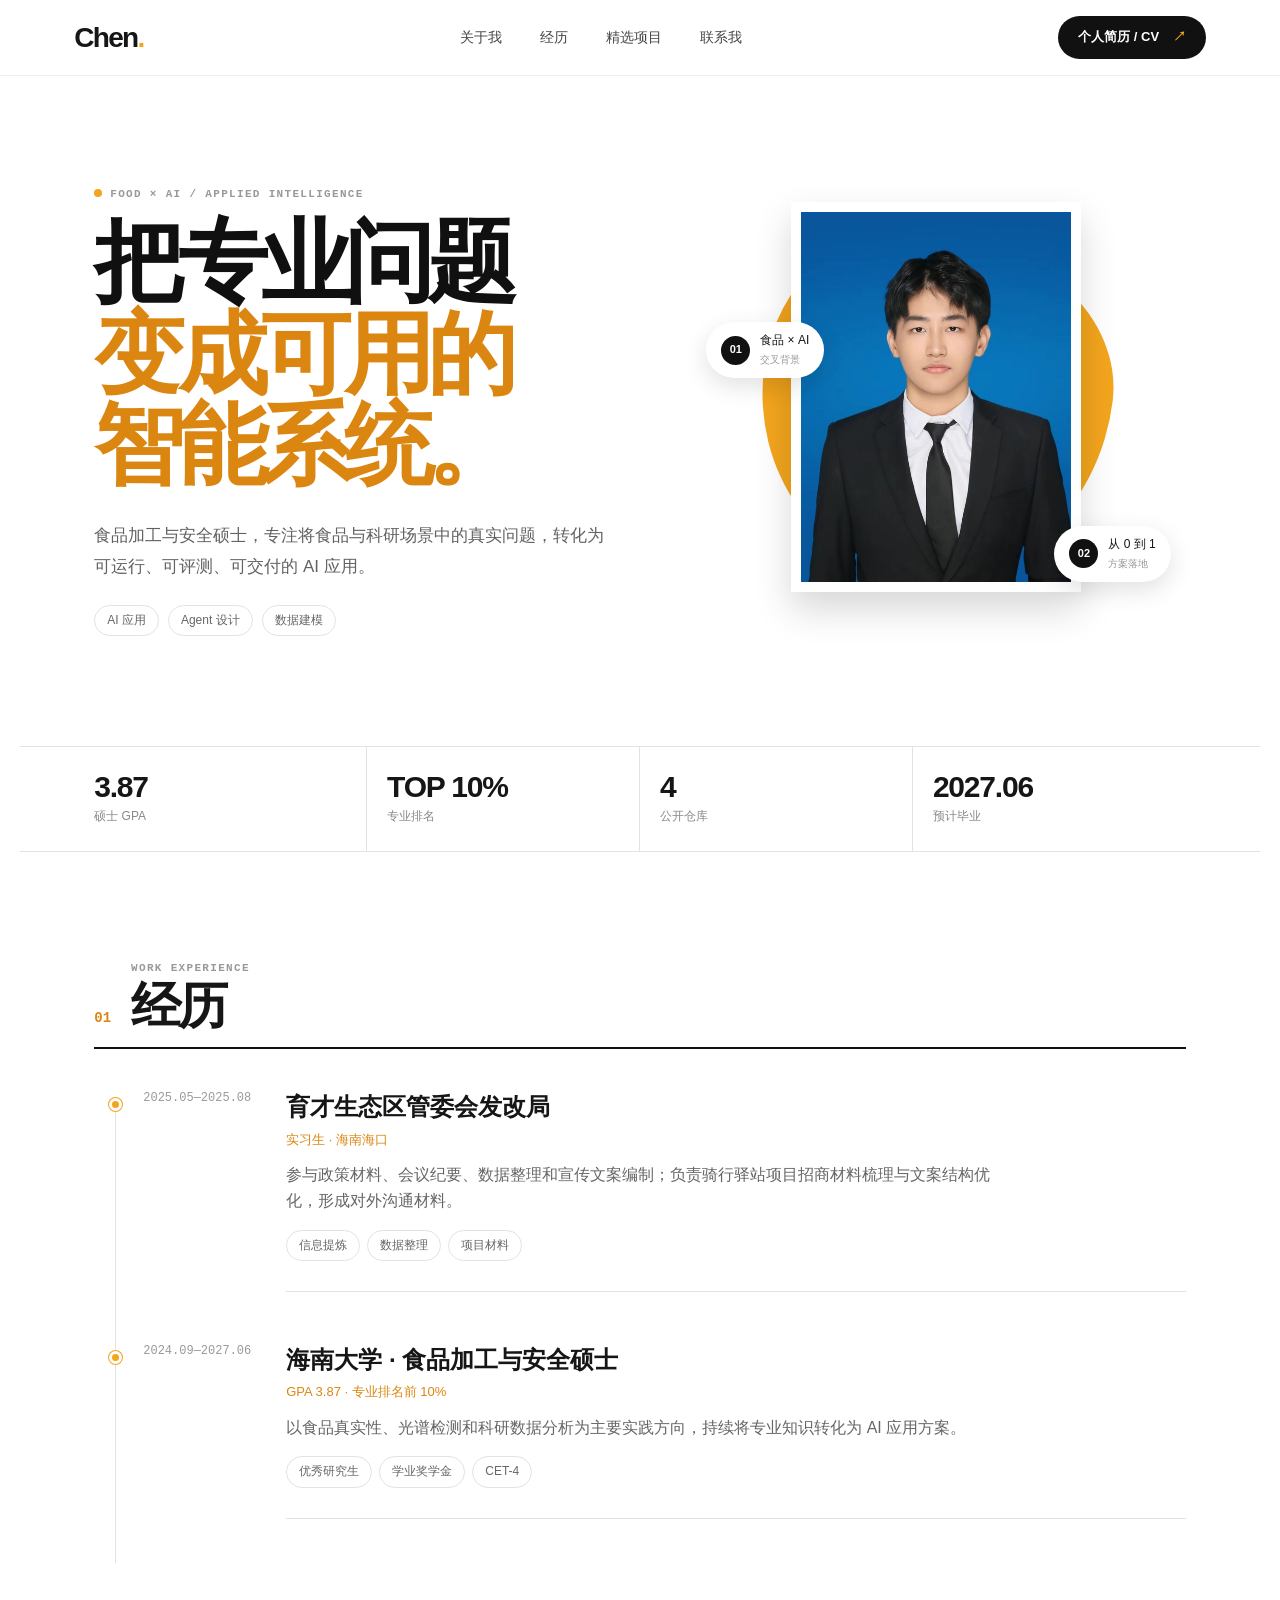
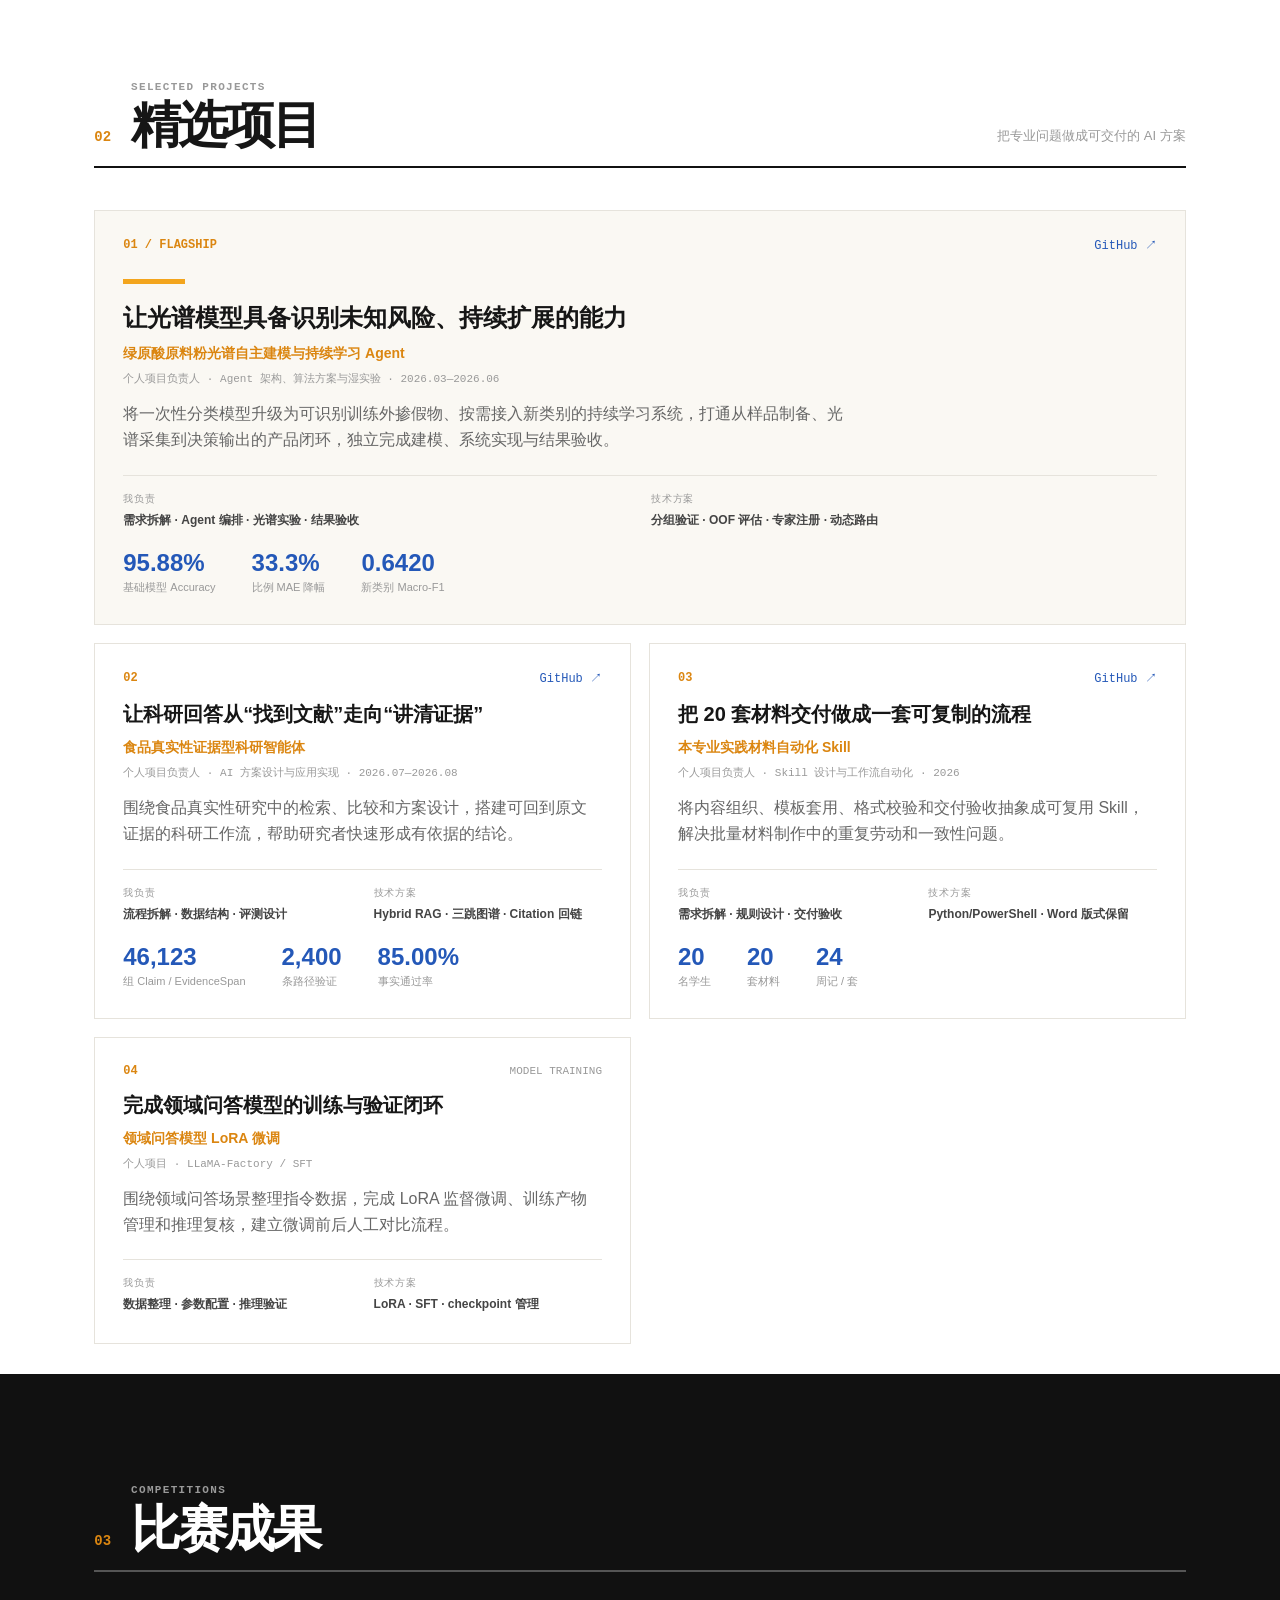
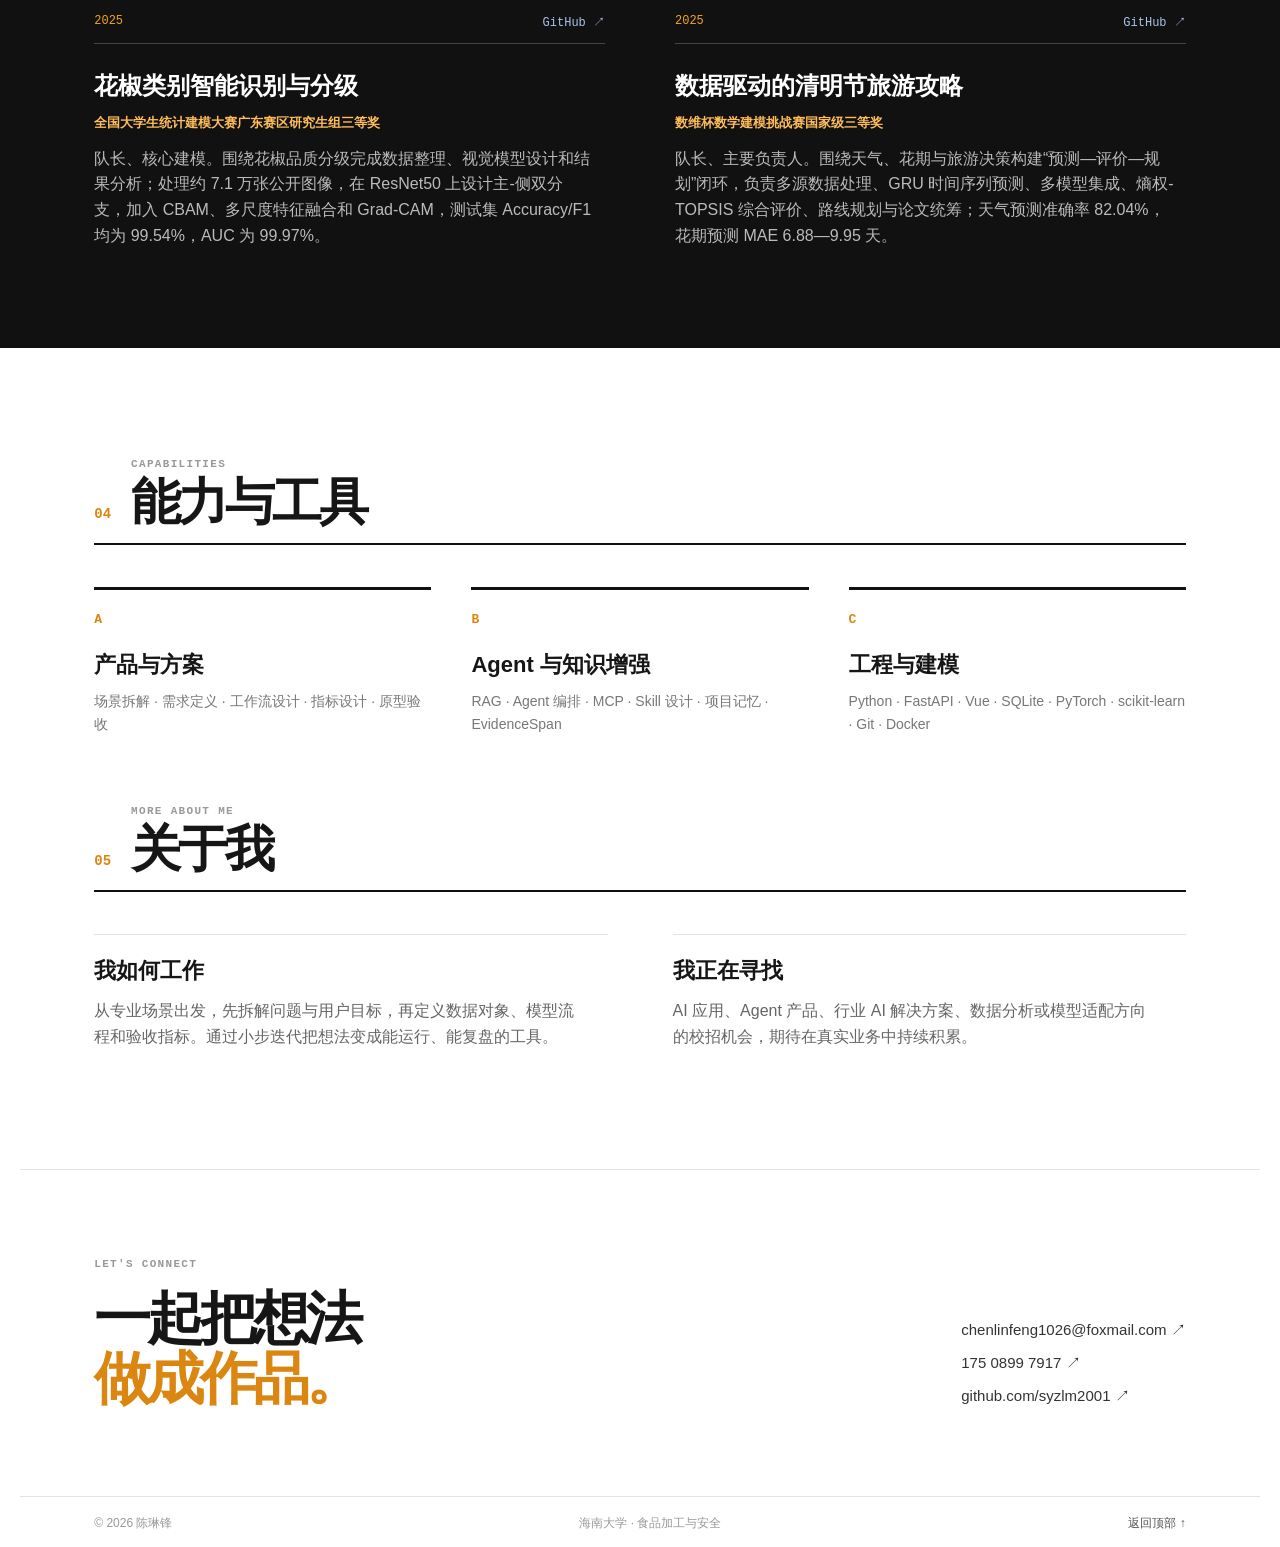
==== index.html @ dabf3e1b "feat: add personal portfolio site" ====
<!doctype html>
<html lang="zh-CN">
<head>
  <meta charset="utf-8"><meta name="viewport" content="width=device-width, initial-scale=1">
  <meta name="description" content="陈琳锋的个人作品集：食品 × AI，聚焦智能体、光谱建模与科研应用。">
  <title>陈琳锋｜个人作品集</title>
  <link rel="stylesheet" href="styles.css"><link rel="stylesheet" href="mobile.css"><link rel="stylesheet" href="details.css">
</head>
<body>
  <header class="site-header"><a class="brand" href="#top">Chen<span>.</span></a><nav aria-label="主导航"><a href="#about">关于我</a><a href="#experience">经历</a><a href="#projects">精选项目</a><a href="#contact">联系我</a></nav><a class="cv-button" href="../output/asu-resumes/pdf-final/陈琳锋_校招简历_项目经历版.pdf">个人简历 / CV <span>↗</span></a></header>
  <main id="top">
    <section class="hero" id="about"><div class="hero-copy"><p class="eyebrow"><span></span>FOOD × AI / APPLIED INTELLIGENCE</p><h1>把专业问题<br><em>变成可用的<br>智能系统。</em></h1><p class="hero-intro">食品加工与安全硕士，专注将食品与科研场景中的真实问题，转化为可运行、可评测、可交付的 AI 应用。</p><div class="hero-tags"><span>AI 应用</span><span>Agent 设计</span><span>数据建模</span></div></div><div class="hero-visual"><div class="orange-shape"></div><div class="portrait-frame"><img src="assets/resume-photo.jpg" alt="陈琳锋证件照"></div><div class="float-label label-one"><b>01</b><span>食品 × AI<br><small>交叉背景</small></span></div><div class="float-label label-two"><b>02</b><span>从 0 到 1<br><small>方案落地</small></span></div></div></section>
    <section class="quick-facts"><div><b>3.87</b><span>硕士 GPA</span></div><div><b>TOP 10%</b><span>专业排名</span></div><div><b>4</b><span>公开仓库</span></div><div><b>2027.06</b><span>预计毕业</span></div></section>
    <section class="section" id="experience"><div class="section-title"><span class="section-no">01</span><div><p class="eyebrow">WORK EXPERIENCE</p><h2>经历</h2></div></div><div class="timeline"><article class="timeline-item"><div class="timeline-dot"></div><div class="timeline-date">2025.05—2025.08</div><div class="timeline-content"><h3>育才生态区管委会发改局</h3><p class="role">实习生 · 海南海口</p><p>参与政策材料、会议纪要、数据整理和宣传文案编制；负责骑行驿站项目招商材料梳理与文案结构优化，形成对外沟通材料。</p><div class="mini-tags"><span>信息提炼</span><span>数据整理</span><span>项目材料</span></div></div></article><article class="timeline-item"><div class="timeline-dot"></div><div class="timeline-date">2024.09—2027.06</div><div class="timeline-content"><h3>海南大学 · 食品加工与安全硕士</h3><p class="role">GPA 3.87 · 专业排名前 10%</p><p>以食品真实性、光谱检测和科研数据分析为主要实践方向，持续将专业知识转化为 AI 应用方案。</p><div class="mini-tags"><span>优秀研究生</span><span>学业奖学金</span><span>CET-4</span></div></div></article></div></section>
    <section class="section project-section" id="projects"><div class="section-title"><span class="section-no">02</span><div><p class="eyebrow">SELECTED PROJECTS</p><h2>精选项目</h2></div><p class="section-caption">把专业问题做成可交付的 AI 方案</p></div><div class="project-grid">
      <article class="project-card project-card-featured"><div class="card-top"><span class="card-number">01 / FLAGSHIP</span><a href="https://github.com/syzlm2001/AOW-CSL-Food-Spectral-Agent" target="_blank" rel="noreferrer">GitHub ↗</a></div><div class="card-accent"></div><h3>让光谱模型具备识别未知风险、持续扩展的能力</h3><p class="project-name">绿原酸原料粉光谱自主建模与持续学习 Agent</p><p class="card-role">个人项目负责人 · Agent 架构、算法方案与湿实验 · 2026.03—2026.06</p><p>将一次性分类模型升级为可识别训练外掺假物、按需接入新类别的持续学习系统，打通从样品制备、光谱采集到决策输出的产品闭环，独立完成建模、系统实现与结果验收。</p><div class="responsibility-row"><div><span>我负责</span><strong>需求拆解 · Agent 编排 · 光谱实验 · 结果验收</strong></div><div><span>技术方案</span><strong>分组验证 · OOF 评估 · 专家注册 · 动态路由</strong></div></div><div class="card-metrics"><b>95.88%<small>基础模型 Accuracy</small></b><b>33.3%<small>比例 MAE 降幅</small></b><b>0.6420<small>新类别 Macro-F1</small></b></div></article>
      <article class="project-card"><div class="card-top"><span class="card-number">02</span><a href="https://github.com/syzlm2001/food-authenticity-research-agent" target="_blank" rel="noreferrer">GitHub ↗</a></div><h3>让科研回答从“找到文献”走向“讲清证据”</h3><p class="project-name">食品真实性证据型科研智能体</p><p class="card-role">个人项目负责人 · AI 方案设计与应用实现 · 2026.07—2026.08</p><p>围绕食品真实性研究中的检索、比较和方案设计，搭建可回到原文证据的科研工作流，帮助研究者快速形成有依据的结论。</p><div class="responsibility-row"><div><span>我负责</span><strong>流程拆解 · 数据结构 · 评测设计</strong></div><div><span>技术方案</span><strong>Hybrid RAG · 三跳图谱 · Citation 回链</strong></div></div><div class="card-metrics"><b>46,123<small>组 Claim / EvidenceSpan</small></b><b>2,400<small>条路径验证</small></b><b>85.00%<small>事实通过率</small></b></div></article>
      <article class="project-card"><div class="card-top"><span class="card-number">03</span><a href="https://github.com/syzlm2001/practice-materials-automation-skill" target="_blank" rel="noreferrer">GitHub ↗</a></div><h3>把 20 套材料交付做成一套可复制的流程</h3><p class="project-name">本专业实践材料自动化 Skill</p><p class="card-role">个人项目负责人 · Skill 设计与工作流自动化 · 2026</p><p>将内容组织、模板套用、格式校验和交付验收抽象成可复用 Skill，解决批量材料制作中的重复劳动和一致性问题。</p><div class="responsibility-row"><div><span>我负责</span><strong>需求拆解 · 规则设计 · 交付验收</strong></div><div><span>技术方案</span><strong>Python/PowerShell · Word 版式保留</strong></div></div><div class="card-metrics"><b>20<small>名学生</small></b><b>20<small>套材料</small></b><b>24<small>周记 / 套</small></b></div></article>
      <article class="project-card"><div class="card-top"><span class="card-number">04</span><span class="card-type">MODEL TRAINING</span></div><h3>完成领域问答模型的训练与验证闭环</h3><p class="project-name">领域问答模型 LoRA 微调</p><p class="card-role">个人项目 · LLaMA-Factory / SFT</p><p>围绕领域问答场景整理指令数据，完成 LoRA 监督微调、训练产物管理和推理复核，建立微调前后人工对比流程。</p><div class="responsibility-row"><div><span>我负责</span><strong>数据整理 · 参数配置 · 推理验证</strong></div><div><span>技术方案</span><strong>LoRA · SFT · checkpoint 管理</strong></div></div></article>
    </div></section>
    <section class="section competition-section" id="competitions"><div class="section-title"><span class="section-no">03</span><div><p class="eyebrow">COMPETITIONS</p><h2>比赛成果</h2></div></div><div class="competition-grid"><article><div class="competition-head"><span>2025</span><a href="https://github.com/syzlm2001/statistical-modeling-pepper" target="_blank" rel="noreferrer">GitHub ↗</a></div><h3>花椒类别智能识别与分级</h3><strong>全国大学生统计建模大赛广东赛区研究生组三等奖</strong><p>队长、核心建模。围绕花椒品质分级完成数据整理、视觉模型设计和结果分析；处理约 7.1 万张公开图像，在 ResNet50 上设计主-侧双分支，加入 CBAM、多尺度特征融合和 Grad-CAM，测试集 Accuracy/F1 均为 99.54%，AUC 为 99.97%。</p></article><article><div class="competition-head"><span>2025</span><a href="https://github.com/syzlm2001/shuwei-mathematical-modeling" target="_blank" rel="noreferrer">GitHub ↗</a></div><h3>数据驱动的清明节旅游攻略</h3><strong>数维杯数学建模挑战赛国家级三等奖</strong><p>队长、主要负责人。围绕天气、花期与旅游决策构建“预测—评价—规划”闭环，负责多源数据处理、GRU 时间序列预测、多模型集成、熵权-TOPSIS 综合评价、路线规划与论文统筹；天气预测准确率 82.04%，花期预测 MAE 6.88—9.95 天。</p></article></div></section>
    <section class="section capability-section" id="capabilities"><div class="section-title"><span class="section-no">04</span><div><p class="eyebrow">CAPABILITIES</p><h2>能力与工具</h2></div></div><div class="capability-grid"><div><span>A</span><h3>产品与方案</h3><p>场景拆解 · 需求定义 · 工作流设计 · 指标设计 · 原型验收</p></div><div><span>B</span><h3>Agent 与知识增强</h3><p>RAG · Agent 编排 · MCP · Skill 设计 · 项目记忆 · EvidenceSpan</p></div><div><span>C</span><h3>工程与建模</h3><p>Python · FastAPI · Vue · SQLite · PyTorch · scikit-learn · Git · Docker</p></div></div></section>
    <section class="section detail-section" id="details"><div class="section-title"><span class="section-no">05</span><div><p class="eyebrow">MORE ABOUT ME</p><h2>关于我</h2></div></div><div class="about-grid"><div><h3>我如何工作</h3><p>从专业场景出发，先拆解问题与用户目标，再定义数据对象、模型流程和验收指标。通过小步迭代把想法变成能运行、能复盘的工具。</p></div><div><h3>我正在寻找</h3><p>AI 应用、Agent 产品、行业 AI 解决方案、数据分析或模型适配方向的校招机会，期待在真实业务中持续积累。</p></div></div></section>
    <section class="contact" id="contact"><div><p class="eyebrow">LET'S CONNECT</p><h2>一起把想法<br><em>做成作品。</em></h2></div><div class="contact-links"><a href="mailto:chenlinfeng1026@foxmail.com">chenlinfeng1026@foxmail.com ↗</a><a href="tel:17508997917">175 0899 7917 ↗</a><a href="https://github.com/syzlm2001" target="_blank" rel="noreferrer">github.com/syzlm2001 ↗</a></div></section>
  </main><footer><span>© 2026 陈琳锋</span><span>海南大学 · 食品加工与安全</span><a href="#top">返回顶部 ↑</a></footer>
</body></html>
---- styles.css ----
:root{--ink:#161616;--muted:#777;--line:#e6e3dc;--paper:#fff;--soft:#faf8f3;--orange:#f3a51d;--orange-deep:#db8611;--blue:#2458b8}*{box-sizing:border-box}html{scroll-behavior:smooth}body{margin:0;background:var(--paper);color:var(--ink);font-family:"Microsoft YaHei","PingFang SC",sans-serif;line-height:1.6}.site-header{height:76px;padding:0 5.8vw;display:flex;align-items:center;justify-content:space-between;border-bottom:1px solid #eee;position:sticky;top:0;z-index:5;background:rgba(255,255,255,.95)}.brand{font:800 28px/1 Arial,sans-serif;color:var(--ink);text-decoration:none;letter-spacing:-.06em}.brand span{color:var(--orange)}nav{display:flex;gap:38px}nav a{font-size:14px;color:#444;text-decoration:none}nav a:hover{color:var(--orange-deep)}.cv-button{background:#111;color:#fff;padding:11px 20px;border-radius:24px;text-decoration:none;font-weight:700;font-size:13px}.cv-button span{color:var(--orange);margin-left:10px}.hero,.quick-facts,.section,.contact,footer{max-width:1240px;margin:0 auto;padding-left:5.8vw;padding-right:5.8vw}.hero{min-height:670px;display:grid;grid-template-columns:1.05fr .95fr;gap:40px;align-items:center;padding-top:74px;padding-bottom:72px}.eyebrow{font:700 11px/1.2 ui-monospace,monospace;letter-spacing:.12em;color:#999;margin:0 0 16px}.eyebrow span{display:inline-block;width:8px;height:8px;border-radius:50%;background:var(--orange);margin-right:8px}.hero h1{font:800 clamp(58px,7vw,92px)/1.02 Arial,sans-serif;letter-spacing:-.075em;margin:0;color:#101010}.hero h1 em{font-style:normal;color:var(--orange-deep)}.hero-intro{max-width:510px;color:#626262;font-size:17px;line-height:1.8;margin:30px 0 22px}.hero-tags{display:flex;gap:9px;flex-wrap:wrap}.hero-tags span,.mini-tags span{border:1px solid var(--line);border-radius:18px;padding:5px 12px;color:#666;font-size:12px}.hero-visual{height:490px;position:relative}.orange-shape{position:absolute;background:var(--orange);width:350px;height:350px;left:50%;top:62px;transform:translateX(-50%) rotate(7deg);border-radius:42% 58% 50% 50%/46% 43% 57% 54%}.portrait-frame{position:absolute;width:290px;height:390px;left:50%;top:35px;transform:translateX(-50%);overflow:hidden;border:10px solid #fff;box-shadow:0 17px 35px rgba(0,0,0,.16)}.portrait-frame img{width:100%;height:100%;object-fit:cover}.float-label{position:absolute;background:#fff;border-radius:28px;box-shadow:0 8px 24px rgba(0,0,0,.12);display:flex;align-items:center;gap:10px;padding:9px 15px;font-size:12px}.float-label b{width:29px;height:29px;border-radius:50%;display:grid;place-items:center;background:#111;color:#fff;font-size:11px}.float-label small{color:#999}.label-one{left:4%;top:155px}.label-two{right:3%;bottom:75px}.quick-facts{display:grid;grid-template-columns:repeat(4,1fr);border-top:1px solid var(--line);border-bottom:1px solid var(--line)}.quick-facts div{padding:25px 20px;border-right:1px solid var(--line)}.quick-facts div:first-child{padding-left:0}.quick-facts div:last-child{border-right:0}.quick-facts b{display:block;font:800 30px/1 Arial,sans-serif;letter-spacing:-.04em}.quick-facts span{display:block;color:#888;font-size:12px;margin-top:5px}.section{padding-top:110px}.section-title{display:flex;align-items:end;gap:20px;border-bottom:2px solid #111;padding-bottom:16px;margin-bottom:42px}.section-no{font:800 14px ui-monospace,monospace;color:var(--orange-deep);padding-bottom:5px}.section-title .eyebrow{margin-bottom:6px}.section-title h2{font:800 50px/1 Arial,sans-serif;letter-spacing:-.06em;margin:0}.section-caption{margin:0 0 3px auto;color:#999;font-size:13px}.timeline{position:relative;margin-left:15px}.timeline:before{content:"";position:absolute;left:6px;top:7px;bottom:8px;width:1px;background:var(--line)}.timeline-item{display:grid;grid-template-columns:145px 1fr;gap:32px;position:relative;padding:0 0 52px}.timeline-dot{position:absolute;left:0;top:7px;width:13px;height:13px;border-radius:50%;background:var(--orange);border:3px solid #fff;box-shadow:0 0 0 1px var(--orange)}.timeline-date{padding-left:34px;color:#999;font:12px ui-monospace,monospace}.timeline-content{border-bottom:1px solid var(--line);padding-bottom:30px}.timeline-content h3{font-size:24px;line-height:1.3;margin:0}.timeline-content .role{color:var(--orange-deep);font-size:13px;margin:7px 0}.timeline-content p:not(.role){max-width:730px;color:#666;margin:12px 0}.mini-tags{display:flex;gap:7px;flex-wrap:wrap;margin-top:16px}.project-section{padding-bottom:30px}.project-grid{display:grid;grid-template-columns:repeat(2,1fr);gap:18px}.project-card{position:relative;border:1px solid var(--line);padding:26px 28px 30px;min-height:300px;background:#fff}.project-card:hover{border-color:#aaa}.project-card-featured{grid-column:span 2;background:var(--soft);min-height:340px}.card-top{display:flex;justify-content:space-between;align-items:center}.card-number{font:700 12px ui-monospace,monospace;color:var(--orange-deep)}.card-top a,.competition-head a{color:var(--blue);font:12px ui-monospace,monospace;text-decoration:none}.card-accent{height:5px;width:62px;background:var(--orange);margin:25px 0 18px}.project-card h3{font-size:24px;line-height:1.35;margin:14px 0 8px;max-width:670px}.project-card:not(.project-card-featured) h3{font-size:20px}.card-role{color:#999;font:11px ui-monospace,monospace;margin:0 0 15px}.project-card>p:not(.card-role){color:#666;margin:0;max-width:720px}.card-metrics{display:flex;gap:36px;margin-top:22px;flex-wrap:wrap}.card-metrics b{font:800 24px/1 Arial,sans-serif;color:var(--blue)}.card-metrics small{font:11px/1.3 "Microsoft YaHei",sans-serif;color:#999;display:block;font-weight:400;margin-top:5px}.card-type{color:#999;font:11px ui-monospace,monospace}.competition-section{background:#111;color:#fff;max-width:none;padding-left:calc((100% - 1240px)/2 + 5.8vw);padding-right:calc((100% - 1240px)/2 + 5.8vw);padding-bottom:100px}.competition-section .section-title{border-color:#555}.competition-section .section-title h2{color:#fff}.competition-section .eyebrow{color:#999}.competition-grid{display:grid;grid-template-columns:1fr 1fr;gap:70px}.competition-head{display:flex;justify-content:space-between;border-bottom:1px solid #444;padding-bottom:12px;margin-bottom:23px;color:var(--orange);font:12px ui-monospace,monospace}.competition-head a{color:#aac2eb}.competition-grid h3{font-size:24px;margin:0 0 8px}.competition-grid strong{display:block;color:#ffbd5a;font-size:13px;margin-bottom:12px}.competition-grid p{color:#bbb;margin:0;max-width:500px}.capability-grid{display:grid;grid-template-columns:repeat(3,1fr);gap:40px}.capability-grid>div{border-top:3px solid #111;padding-top:15px}.capability-grid span{font:800 13px ui-monospace,monospace;color:var(--orange-deep)}.capability-grid h3{font-size:22px;margin:16px 0 8px}.capability-grid p{color:#777;margin:0;font-size:14px}.about-grid{display:grid;grid-template-columns:1fr 1fr;gap:65px}.about-grid>div{border-top:1px solid var(--line);padding-top:18px}.about-grid h3{font-size:22px;margin:0 0 10px}.about-grid p{color:#666;margin:0;max-width:480px}.contact{margin-top:120px;padding-top:88px;padding-bottom:88px;border-top:1px solid var(--line);display:flex;justify-content:space-between;align-items:end}.contact h2{font:800 57px/1.06 Arial,sans-serif;letter-spacing:-.07em;margin:0}.contact h2 em{font-style:normal;color:var(--orange-deep)}.contact-links{display:flex;flex-direction:column;gap:9px}.contact-links a{color:#333;text-decoration:none;font-size:15px}.contact-links a:hover{color:var(--orange-deep)}footer{border-top:1px solid var(--line);padding-top:17px;padding-bottom:22px;display:flex;justify-content:space-between;color:#999;font-size:12px}footer a{color:#555;text-decoration:none}
---- mobile.css ----
@media (max-width: 760px) {
  body { overflow-x: hidden; }
  main, .site-header, .site-footer { width: 100%; max-width: 100%; }
  .nav { align-items: flex-start; gap: 14px; }
  .nav-links { display: none; }
  .hero h1 { max-width: 100%; font-size: 38px; word-break: break-all; overflow-wrap: anywhere; }
  .lede { max-width: 100%; overflow-wrap: anywhere; }
}
---- details.css ----
.detail-section{padding-top:70px}.detail-grid{display:grid;grid-template-columns:1fr 1fr;column-gap:58px;row-gap:46px}.detail-column{border-top:2px solid var(--deep);padding-top:13px}.detail-kicker{color:var(--orange);font:700 10px/1.2 ui-monospace,monospace;letter-spacing:.12em}.detail-column h3{font:700 21px/1.3 Georgia,serif;color:var(--deep);margin:12px 0 12px}.detail-column ul{padding-left:18px;margin:0;color:#53635b;font-size:14px;line-height:1.7}.detail-column li{padding-left:3px;margin:5px 0}.detail-column li::marker{color:var(--blue)}
.card-bullets{padding-left:18px;margin:15px 0 0;color:#666;font-size:13px;line-height:1.65}.card-bullets li{margin:4px 0;padding-left:3px}.card-bullets li::marker{color:var(--orange-deep)}
.project-name{font-size:14px!important;color:var(--orange-deep)!important;font-weight:700;margin:0 0 7px!important}.responsibility-row{display:grid;grid-template-columns:1fr 1fr;gap:22px;margin-top:22px;padding-top:16px;border-top:1px solid var(--line)}.responsibility-row span{display:block;color:#999;font:10px ui-monospace,monospace;letter-spacing:.08em;text-transform:uppercase;margin-bottom:5px}.responsibility-row strong{display:block;color:#444;font-size:12px;line-height:1.5}
@media(max-width:760px){.detail-section{padding-top:55px}.detail-grid{grid-template-columns:1fr;row-gap:34px}.detail-column h3{font-size:19px}.detail-column ul{font-size:13.5px}}
@media(max-width:760px){.responsibility-row{grid-template-columns:1fr;gap:12px}.responsibility-row strong{font-size:12px}}
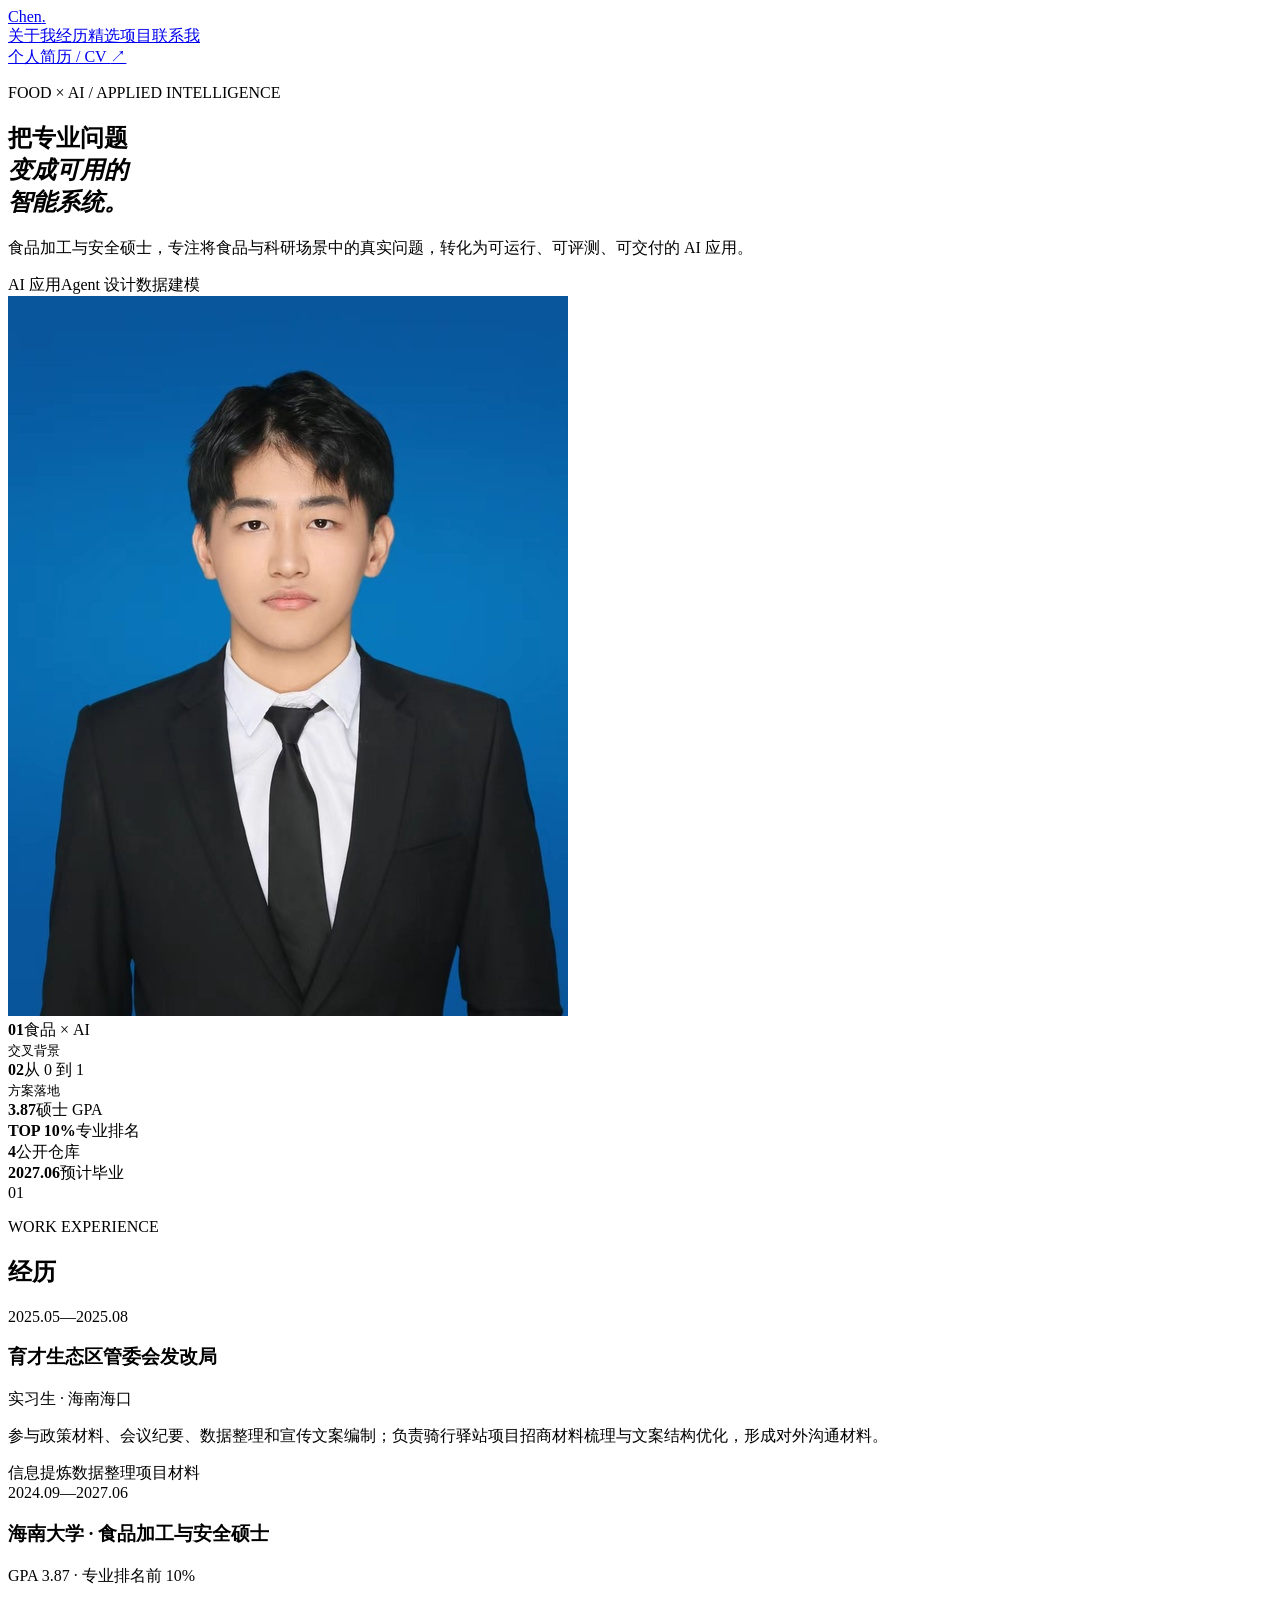
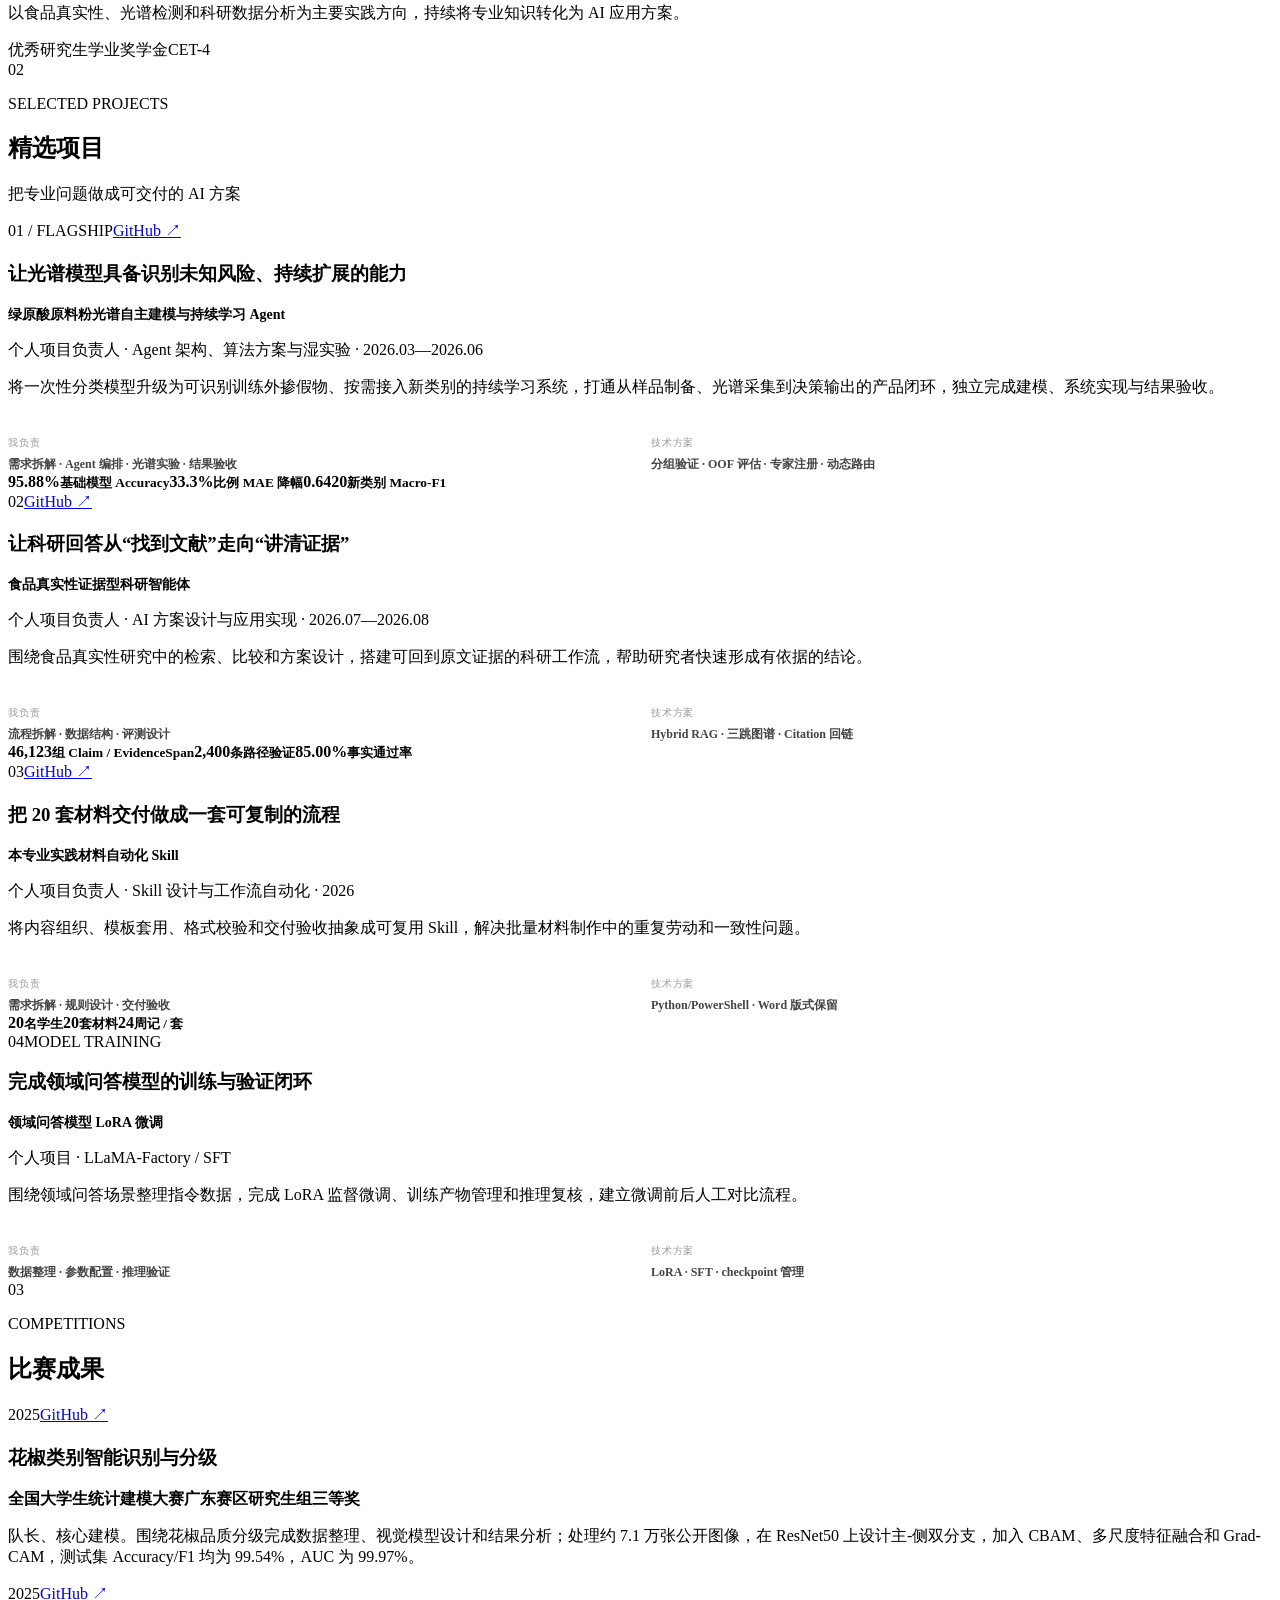
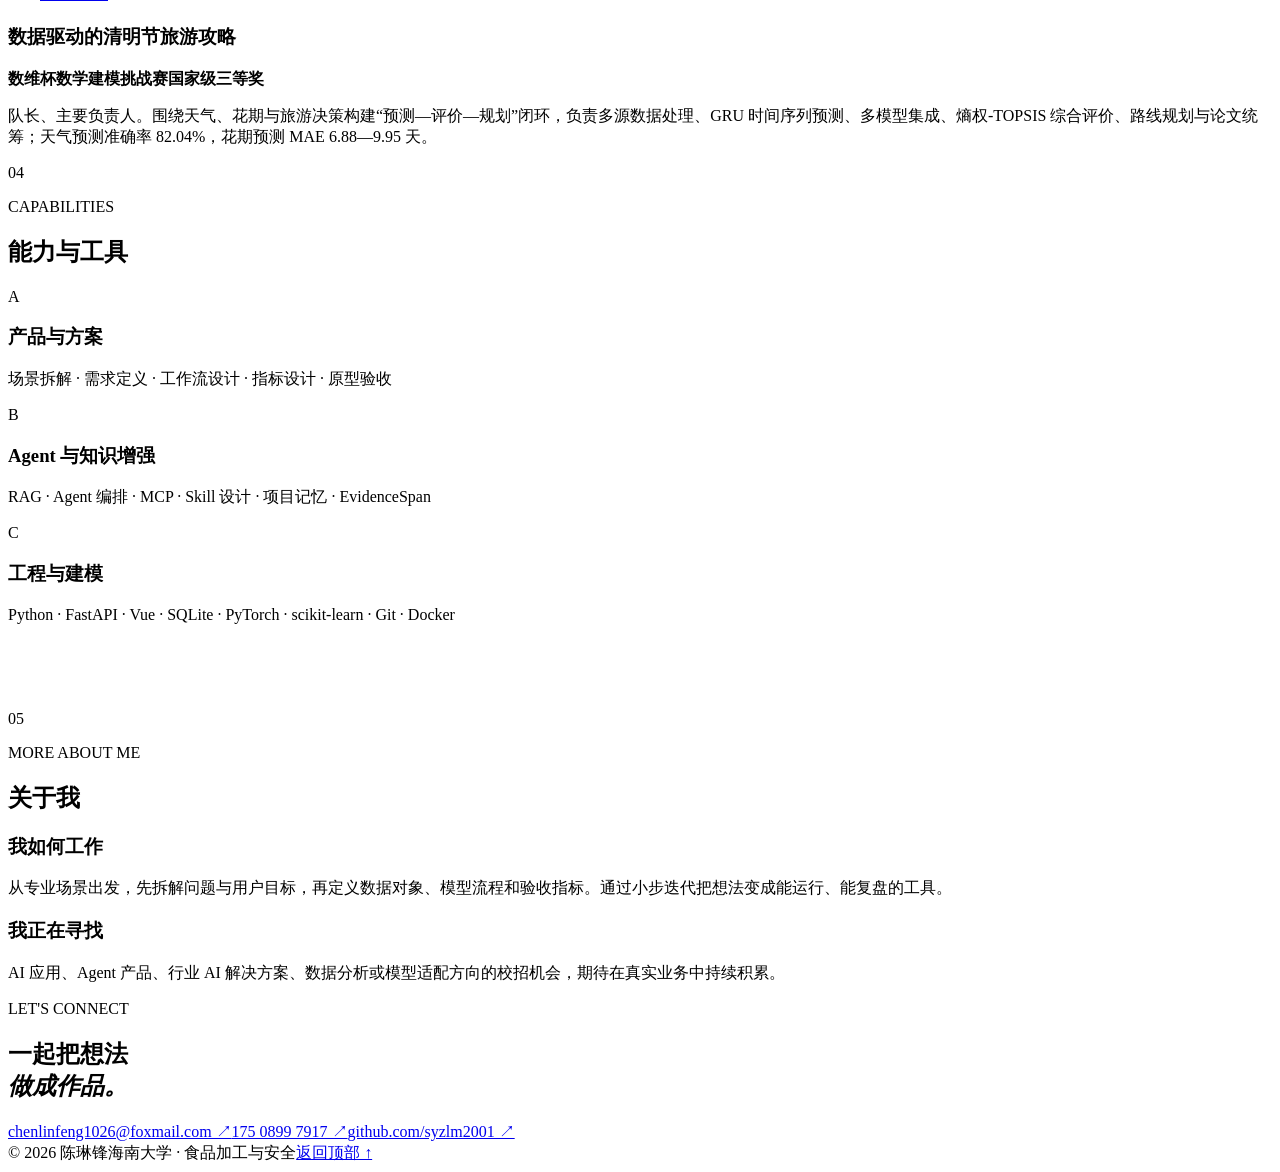
==== commit c37a2c34: "fix: publish resume PDF and photo layering" ====
--- a/index.html
+++ b/index.html
@@ -7,7 +7,7 @@
   <link rel="stylesheet" href="styles.css"><link rel="stylesheet" href="mobile.css"><link rel="stylesheet" href="details.css">
 </head>
 <body>
-  <header class="site-header"><a class="brand" href="#top">Chen<span>.</span></a><nav aria-label="主导航"><a href="#about">关于我</a><a href="#experience">经历</a><a href="#projects">精选项目</a><a href="#contact">联系我</a></nav><a class="cv-button" href="../output/asu-resumes/pdf-final/陈琳锋_校招简历_项目经历版.pdf">个人简历 / CV <span>↗</span></a></header>
+  <header class="site-header"><a class="brand" href="#top">Chen<span>.</span></a><nav aria-label="主导航"><a href="#about">关于我</a><a href="#experience">经历</a><a href="#projects">精选项目</a><a href="#contact">联系我</a></nav><a class="cv-button" href="assets/陈琳锋_校招简历_项目经历版.pdf">个人简历 / CV <span>↗</span></a></header>
   <main id="top">
     <section class="hero" id="about"><div class="hero-copy"><p class="eyebrow"><span></span>FOOD × AI / APPLIED INTELLIGENCE</p><h1>把专业问题<br><em>变成可用的<br>智能系统。</em></h1><p class="hero-intro">食品加工与安全硕士，专注将食品与科研场景中的真实问题，转化为可运行、可评测、可交付的 AI 应用。</p><div class="hero-tags"><span>AI 应用</span><span>Agent 设计</span><span>数据建模</span></div></div><div class="hero-visual"><div class="orange-shape"></div><div class="portrait-frame"><img src="assets/resume-photo.jpg" alt="陈琳锋证件照"></div><div class="float-label label-one"><b>01</b><span>食品 × AI<br><small>交叉背景</small></span></div><div class="float-label label-two"><b>02</b><span>从 0 到 1<br><small>方案落地</small></span></div></div></section>
     <section class="quick-facts"><div><b>3.87</b><span>硕士 GPA</span></div><div><b>TOP 10%</b><span>专业排名</span></div><div><b>4</b><span>公开仓库</span></div><div><b>2027.06</b><span>预计毕业</span></div></section>
--- a/styles.css
+++ b/styles.css
@@ -1 +1 @@
-:root{--ink:#161616;--muted:#777;--line:#e6e3dc;--paper:#fff;--soft:#faf8f3;--orange:#f3a51d;--orange-deep:#db8611;--blue:#2458b8}*{box-sizing:border-box}html{scroll-behavior:smooth}body{margin:0;background:var(--paper);color:var(--ink);font-family:"Microsoft YaHei","PingFang SC",sans-serif;line-height:1.6}.site-header{height:76px;padding:0 5.8vw;display:flex;align-items:center;justify-content:space-between;border-bottom:1px solid #eee;position:sticky;top:0;z-index:5;background:rgba(255,255,255,.95)}.brand{font:800 28px/1 Arial,sans-serif;color:var(--ink);text-decoration:none;letter-spacing:-.06em}.brand span{color:var(--orange)}nav{display:flex;gap:38px}nav a{font-size:14px;color:#444;text-decoration:none}nav a:hover{color:var(--orange-deep)}.cv-button{background:#111;color:#fff;padding:11px 20px;border-radius:24px;text-decoration:none;font-weight:700;font-size:13px}.cv-button span{color:var(--orange);margin-left:10px}.hero,.quick-facts,.section,.contact,footer{max-width:1240px;margin:0 auto;padding-left:5.8vw;padding-right:5.8vw}.hero{min-height:670px;display:grid;grid-template-columns:1.05fr .95fr;gap:40px;align-items:center;padding-top:74px;padding-bottom:72px}.eyebrow{font:700 11px/1.2 ui-monospace,monospace;letter-spacing:.12em;color:#999;margin:0 0 16px}.eyebrow span{display:inline-block;width:8px;height:8px;border-radius:50%;background:var(--orange);margin-right:8px}.hero h1{font:800 clamp(58px,7vw,92px)/1.02 Arial,sans-serif;letter-spacing:-.075em;margin:0;color:#101010}.hero h1 em{font-style:normal;color:var(--orange-deep)}.hero-intro{max-width:510px;color:#626262;font-size:17px;line-height:1.8;margin:30px 0 22px}.hero-tags{display:flex;gap:9px;flex-wrap:wrap}.hero-tags span,.mini-tags span{border:1px solid var(--line);border-radius:18px;padding:5px 12px;color:#666;font-size:12px}.hero-visual{height:490px;position:relative}.orange-shape{position:absolute;background:var(--orange);width:350px;height:350px;left:50%;top:62px;transform:translateX(-50%) rotate(7deg);border-radius:42% 58% 50% 50%/46% 43% 57% 54%}.portrait-frame{position:absolute;width:290px;height:390px;left:50%;top:35px;transform:translateX(-50%);overflow:hidden;border:10px solid #fff;box-shadow:0 17px 35px rgba(0,0,0,.16)}.portrait-frame img{width:100%;height:100%;object-fit:cover}.float-label{position:absolute;background:#fff;border-radius:28px;box-shadow:0 8px 24px rgba(0,0,0,.12);display:flex;align-items:center;gap:10px;padding:9px 15px;font-size:12px}.float-label b{width:29px;height:29px;border-radius:50%;display:grid;place-items:center;background:#111;color:#fff;font-size:11px}.float-label small{color:#999}.label-one{left:4%;top:155px}.label-two{right:3%;bottom:75px}.quick-facts{display:grid;grid-template-columns:repeat(4,1fr);border-top:1px solid var(--line);border-bottom:1px solid var(--line)}.quick-facts div{padding:25px 20px;border-right:1px solid var(--line)}.quick-facts div:first-child{padding-left:0}.quick-facts div:last-child{border-right:0}.quick-facts b{display:block;font:800 30px/1 Arial,sans-serif;letter-spacing:-.04em}.quick-facts span{display:block;color:#888;font-size:12px;margin-top:5px}.section{padding-top:110px}.section-title{display:flex;align-items:end;gap:20px;border-bottom:2px solid #111;padding-bottom:16px;margin-bottom:42px}.section-no{font:800 14px ui-monospace,monospace;color:var(--orange-deep);padding-bottom:5px}.section-title .eyebrow{margin-bottom:6px}.section-title h2{font:800 50px/1 Arial,sans-serif;letter-spacing:-.06em;margin:0}.section-caption{margin:0 0 3px auto;color:#999;font-size:13px}.timeline{position:relative;margin-left:15px}.timeline:before{content:"";position:absolute;left:6px;top:7px;bottom:8px;width:1px;background:var(--line)}.timeline-item{display:grid;grid-template-columns:145px 1fr;gap:32px;position:relative;padding:0 0 52px}.timeline-dot{position:absolute;left:0;top:7px;width:13px;height:13px;border-radius:50%;background:var(--orange);border:3px solid #fff;box-shadow:0 0 0 1px var(--orange)}.timeline-date{padding-left:34px;color:#999;font:12px ui-monospace,monospace}.timeline-content{border-bottom:1px solid var(--line);padding-bottom:30px}.timeline-content h3{font-size:24px;line-height:1.3;margin:0}.timeline-content .role{color:var(--orange-deep);font-size:13px;margin:7px 0}.timeline-content p:not(.role){max-width:730px;color:#666;margin:12px 0}.mini-tags{display:flex;gap:7px;flex-wrap:wrap;margin-top:16px}.project-section{padding-bottom:30px}.project-grid{display:grid;grid-template-columns:repeat(2,1fr);gap:18px}.project-card{position:relative;border:1px solid var(--line);padding:26px 28px 30px;min-height:300px;background:#fff}.project-card:hover{border-color:#aaa}.project-card-featured{grid-column:span 2;background:var(--soft);min-height:340px}.card-top{display:flex;justify-content:space-between;align-items:center}.card-number{font:700 12px ui-monospace,monospace;color:var(--orange-deep)}.card-top a,.competition-head a{color:var(--blue);font:12px ui-monospace,monospace;text-decoration:none}.card-accent{height:5px;width:62px;background:var(--orange);margin:25px 0 18px}.project-card h3{font-size:24px;line-height:1.35;margin:14px 0 8px;max-width:670px}.project-card:not(.project-card-featured) h3{font-size:20px}.card-role{color:#999;font:11px ui-monospace,monospace;margin:0 0 15px}.project-card>p:not(.card-role){color:#666;margin:0;max-width:720px}.card-metrics{display:flex;gap:36px;margin-top:22px;flex-wrap:wrap}.card-metrics b{font:800 24px/1 Arial,sans-serif;color:var(--blue)}.card-metrics small{font:11px/1.3 "Microsoft YaHei",sans-serif;color:#999;display:block;font-weight:400;margin-top:5px}.card-type{color:#999;font:11px ui-monospace,monospace}.competition-section{background:#111;color:#fff;max-width:none;padding-left:calc((100% - 1240px)/2 + 5.8vw);padding-right:calc((100% - 1240px)/2 + 5.8vw);padding-bottom:100px}.competition-section .section-title{border-color:#555}.competition-section .section-title h2{color:#fff}.competition-section .eyebrow{color:#999}.competition-grid{display:grid;grid-template-columns:1fr 1fr;gap:70px}.competition-head{display:flex;justify-content:space-between;border-bottom:1px solid #444;padding-bottom:12px;margin-bottom:23px;color:var(--orange);font:12px ui-monospace,monospace}.competition-head a{color:#aac2eb}.competition-grid h3{font-size:24px;margin:0 0 8px}.competition-grid strong{display:block;color:#ffbd5a;font-size:13px;margin-bottom:12px}.competition-grid p{color:#bbb;margin:0;max-width:500px}.capability-grid{display:grid;grid-template-columns:repeat(3,1fr);gap:40px}.capability-grid>div{border-top:3px solid #111;padding-top:15px}.capability-grid span{font:800 13px ui-monospace,monospace;color:var(--orange-deep)}.capability-grid h3{font-size:22px;margin:16px 0 8px}.capability-grid p{color:#777;margin:0;font-size:14px}.about-grid{display:grid;grid-template-columns:1fr 1fr;gap:65px}.about-grid>div{border-top:1px solid var(--line);padding-top:18px}.about-grid h3{font-size:22px;margin:0 0 10px}.about-grid p{color:#666;margin:0;max-width:480px}.contact{margin-top:120px;padding-top:88px;padding-bottom:88px;border-top:1px solid var(--line);display:flex;justify-content:space-between;align-items:end}.contact h2{font:800 57px/1.06 Arial,sans-serif;letter-spacing:-.07em;margin:0}.contact h2 em{font-style:normal;color:var(--orange-deep)}.contact-links{display:flex;flex-direction:column;gap:9px}.contact-links a{color:#333;text-decoration:none;font-size:15px}.contact-links a:hover{color:var(--orange-deep)}footer{border-top:1px solid var(--line);padding-top:17px;padding-bottom:22px;display:flex;justify-content:space-between;color:#999;font-size:12px}footer a{color:#555;text-decoration:none}
+.orange-shape{z-index:1}.portrait-frame{z-index:2}.float-label{z-index:3}
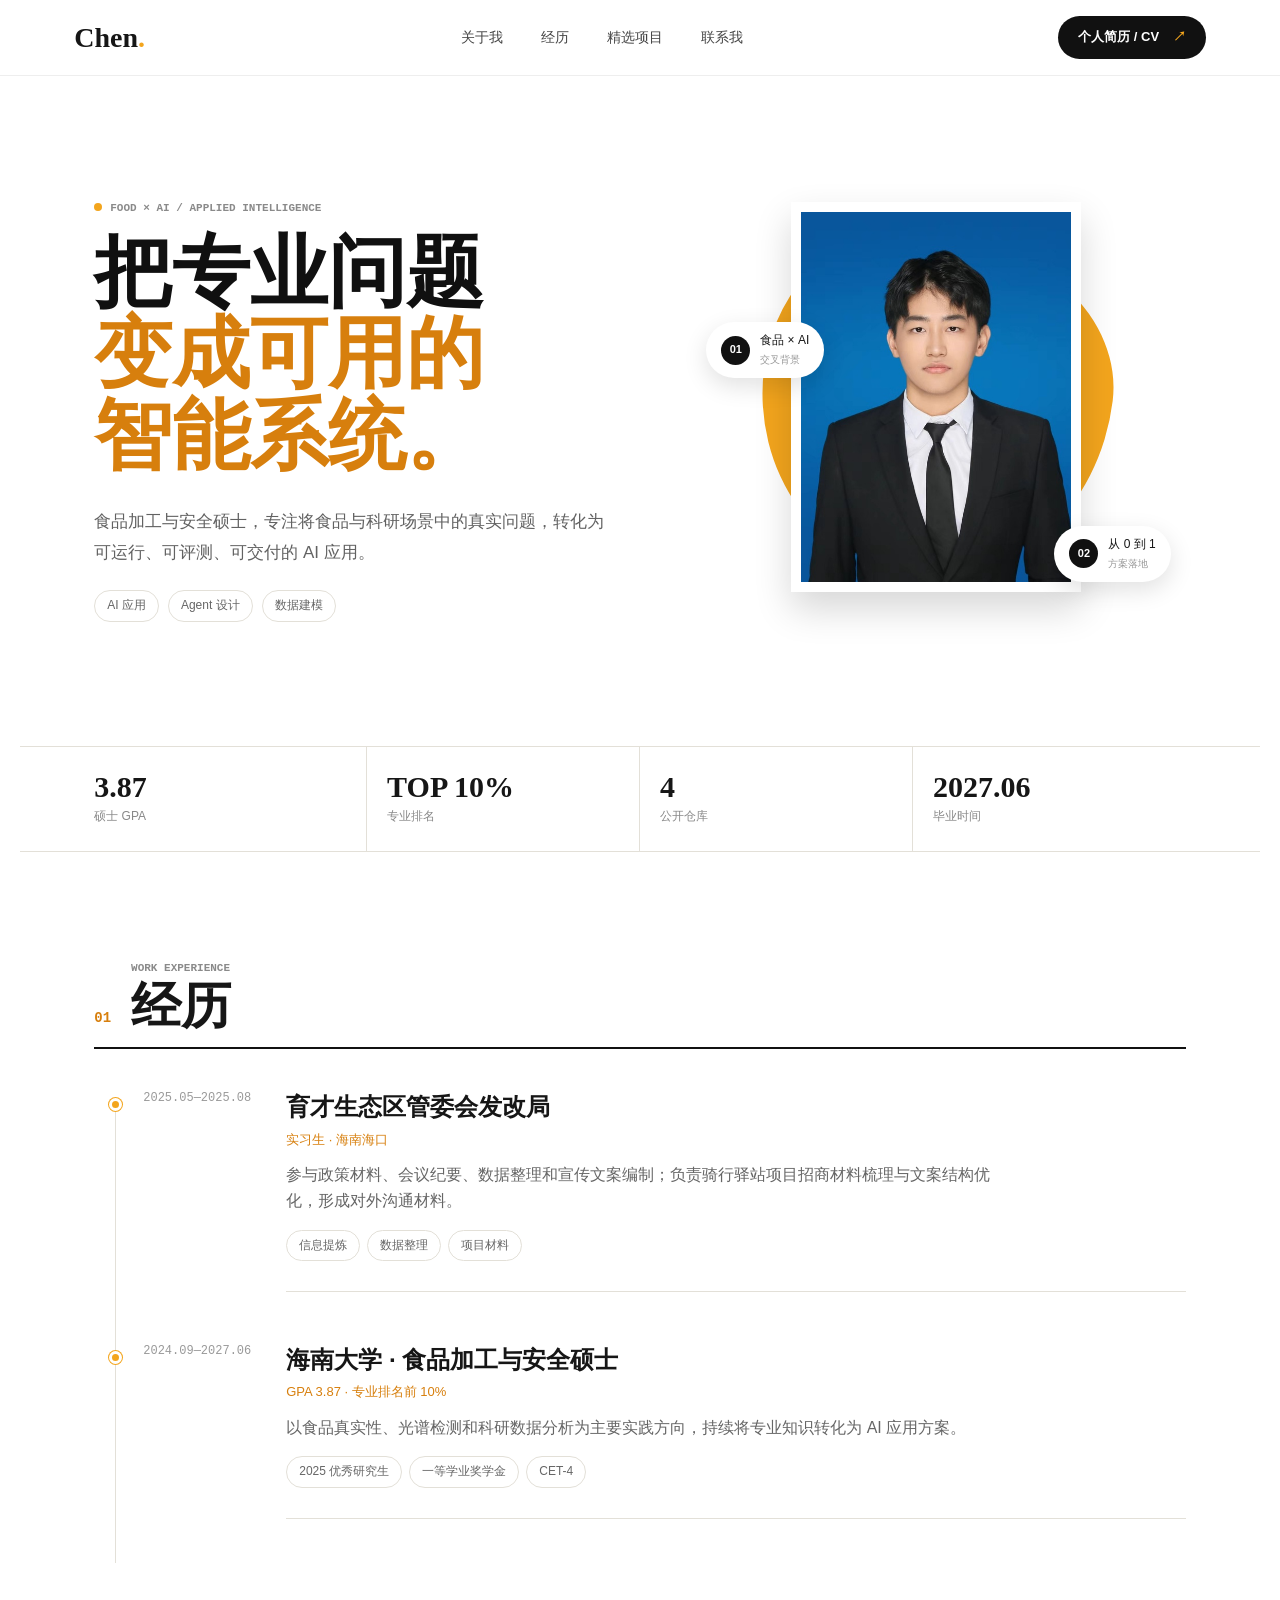
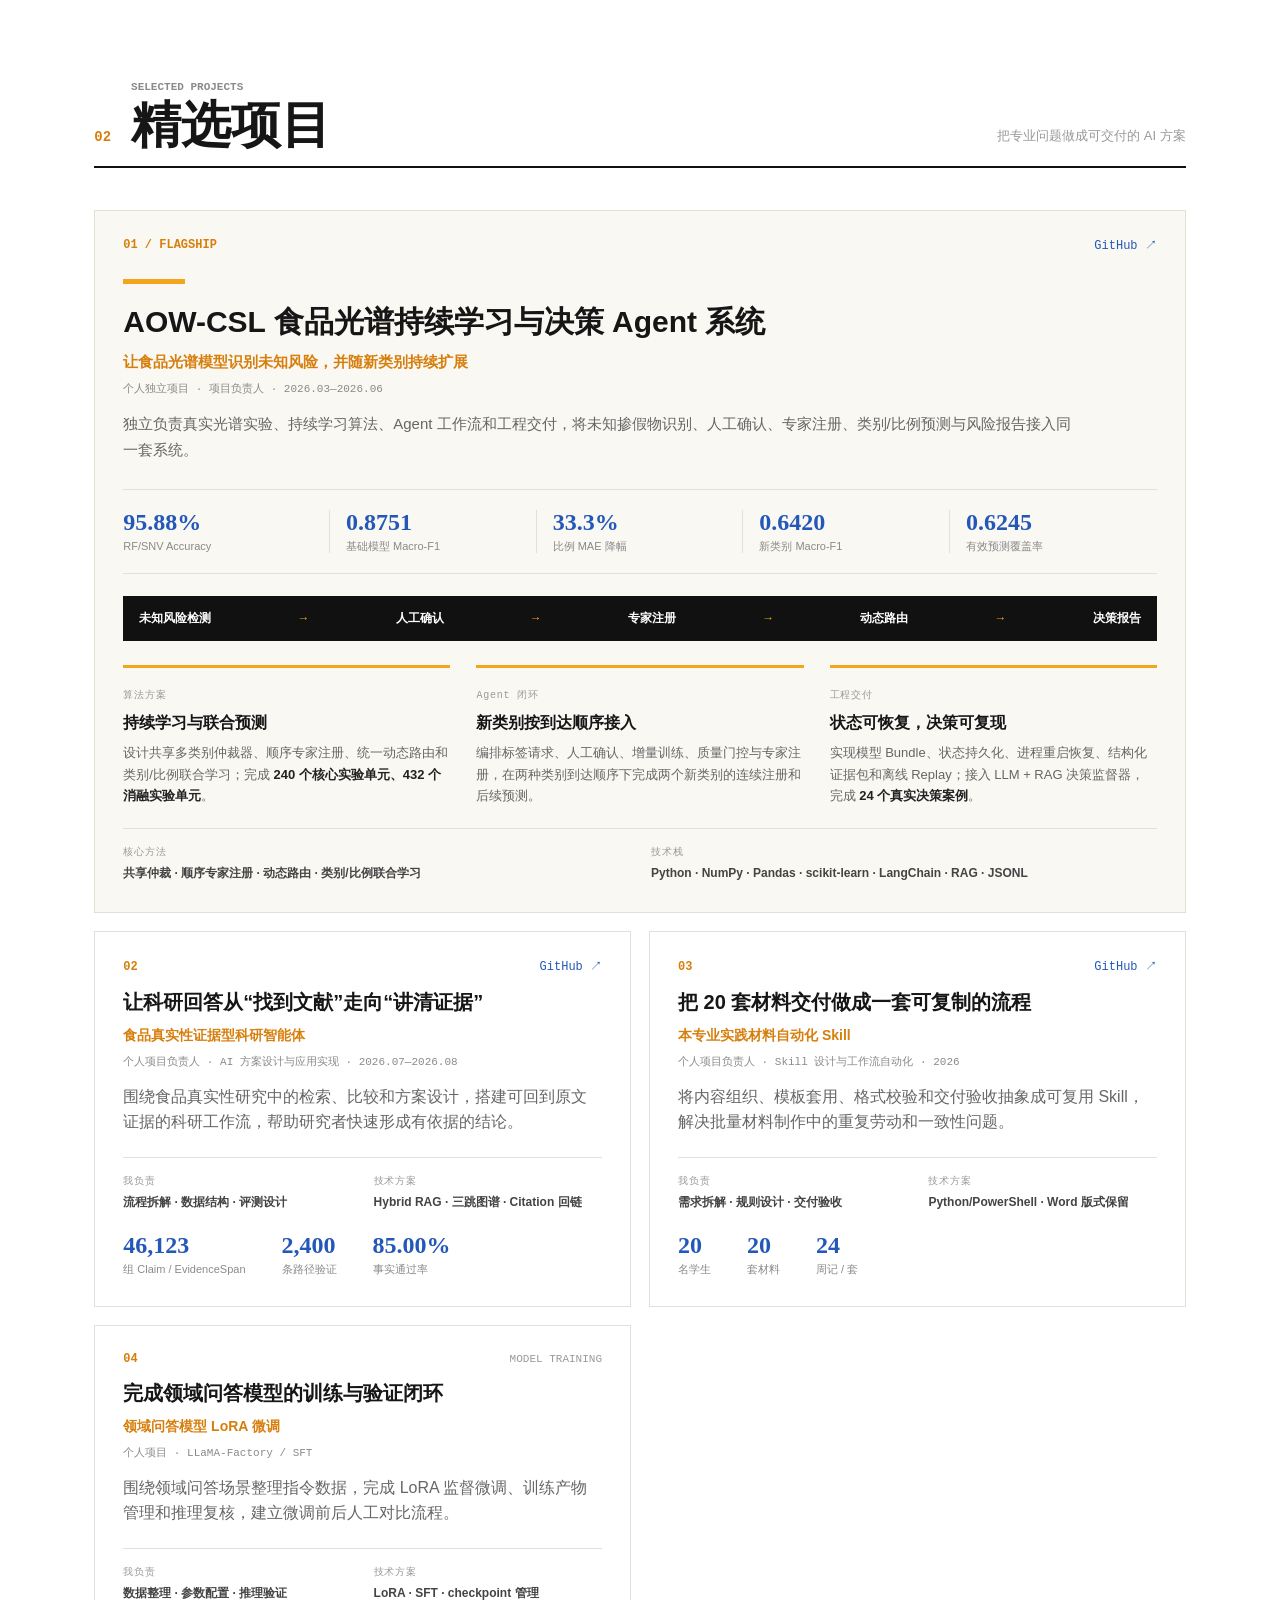
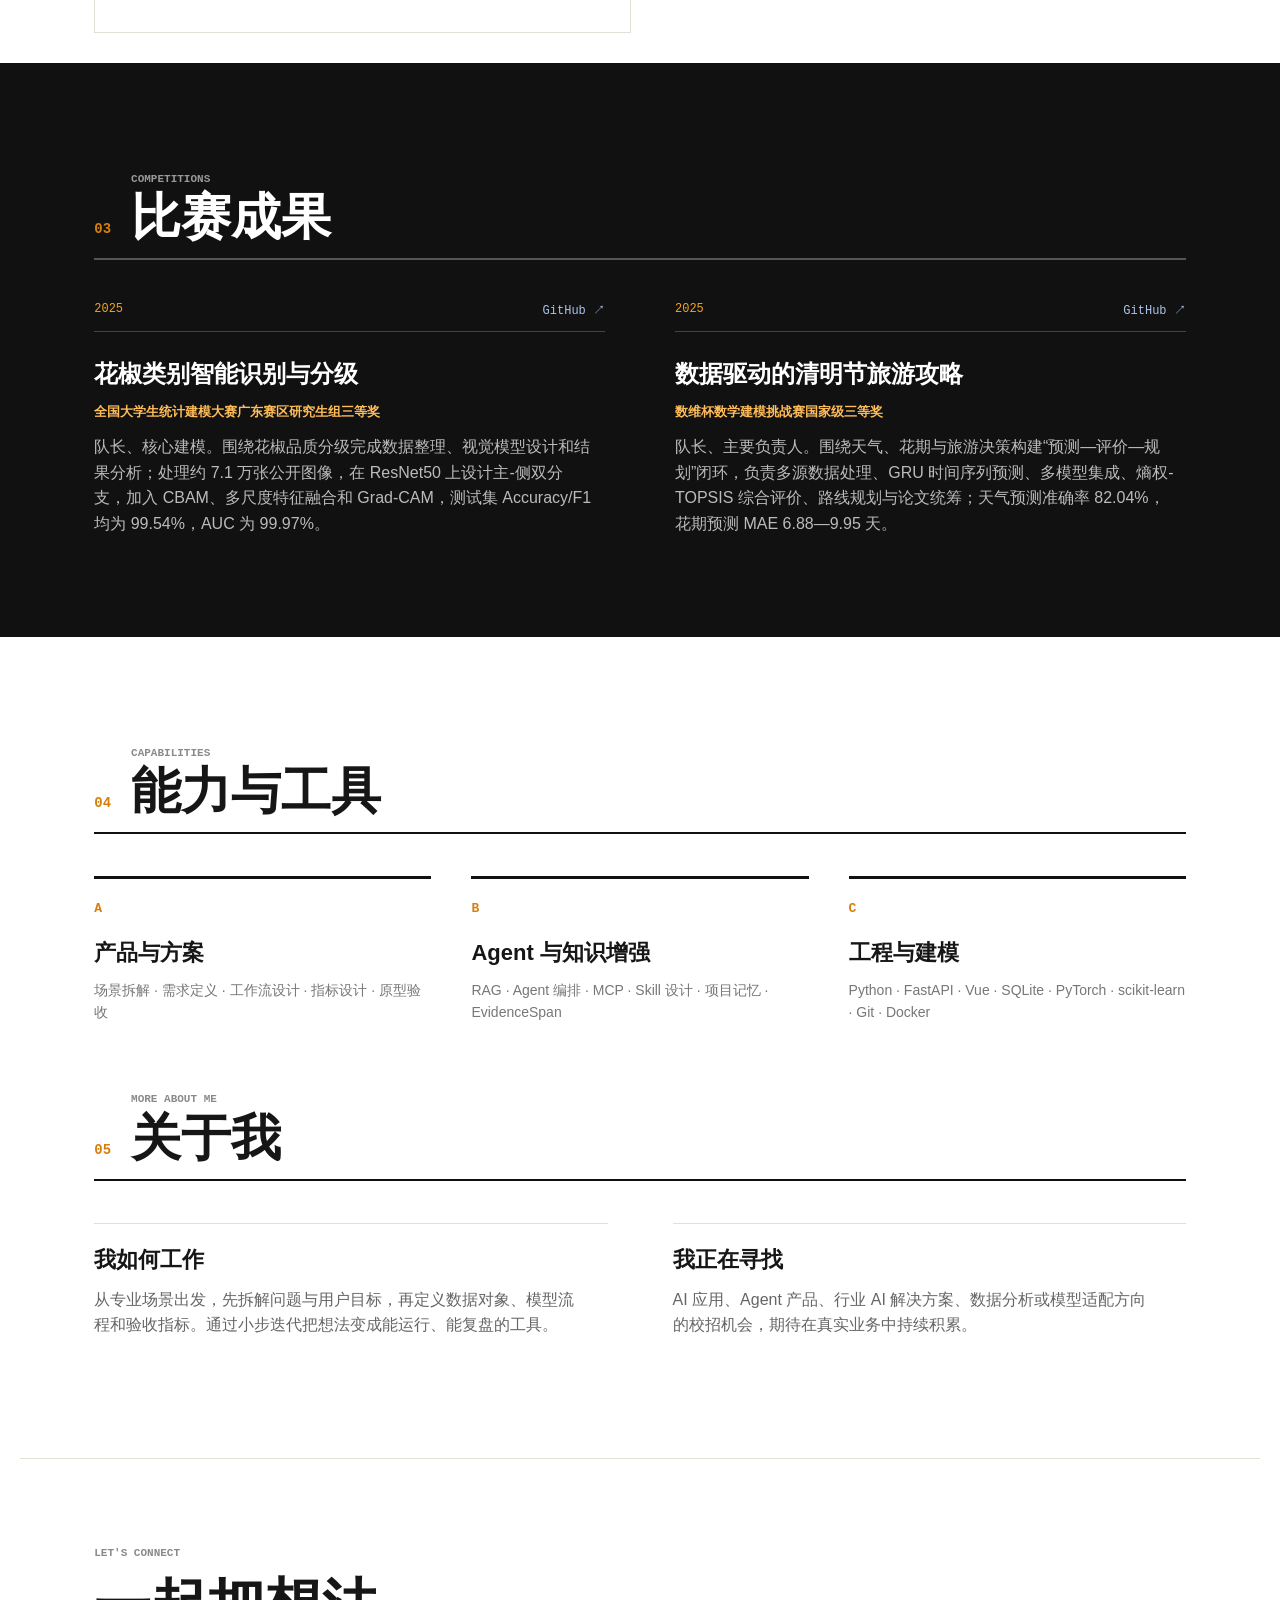
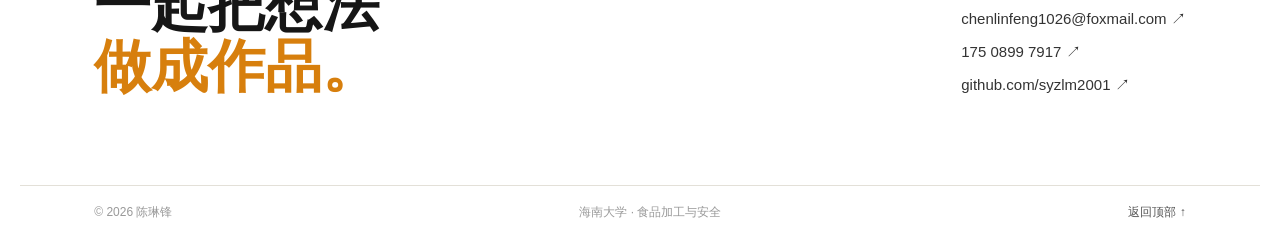
==== commit 78da32ac: "feat: strengthen AOW-CSL project presentation" ====
--- a/index.html
+++ b/index.html
@@ -4,16 +4,17 @@
   <meta charset="utf-8"><meta name="viewport" content="width=device-width, initial-scale=1">
   <meta name="description" content="陈琳锋的个人作品集：食品 × AI，聚焦智能体、光谱建模与科研应用。">
   <title>陈琳锋｜个人作品集</title>
-  <link rel="stylesheet" href="styles.css"><link rel="stylesheet" href="mobile.css"><link rel="stylesheet" href="details.css">
+  <link rel="icon" href="data:,">
+  <link rel="stylesheet" href="styles.css?v=20260904c"><link rel="stylesheet" href="mobile.css?v=20260904c"><link rel="stylesheet" href="details.css?v=20260904c">
 </head>
 <body>
-  <header class="site-header"><a class="brand" href="#top">Chen<span>.</span></a><nav aria-label="主导航"><a href="#about">关于我</a><a href="#experience">经历</a><a href="#projects">精选项目</a><a href="#contact">联系我</a></nav><a class="cv-button" href="assets/陈琳锋_校招简历_项目经历版.pdf">个人简历 / CV <span>↗</span></a></header>
+  <header class="site-header"><a class="brand" href="#top">Chen<span>.</span></a><nav aria-label="主导航"><a href="#about">关于我</a><a href="#experience">经历</a><a href="#projects">精选项目</a><a href="#contact">联系我</a></nav><a class="cv-button" href="assets/陈琳锋_校招简历_项目经历版_二维码.pdf">个人简历 / CV <span>↗</span></a></header>
   <main id="top">
     <section class="hero" id="about"><div class="hero-copy"><p class="eyebrow"><span></span>FOOD × AI / APPLIED INTELLIGENCE</p><h1>把专业问题<br><em>变成可用的<br>智能系统。</em></h1><p class="hero-intro">食品加工与安全硕士，专注将食品与科研场景中的真实问题，转化为可运行、可评测、可交付的 AI 应用。</p><div class="hero-tags"><span>AI 应用</span><span>Agent 设计</span><span>数据建模</span></div></div><div class="hero-visual"><div class="orange-shape"></div><div class="portrait-frame"><img src="assets/resume-photo.jpg" alt="陈琳锋证件照"></div><div class="float-label label-one"><b>01</b><span>食品 × AI<br><small>交叉背景</small></span></div><div class="float-label label-two"><b>02</b><span>从 0 到 1<br><small>方案落地</small></span></div></div></section>
-    <section class="quick-facts"><div><b>3.87</b><span>硕士 GPA</span></div><div><b>TOP 10%</b><span>专业排名</span></div><div><b>4</b><span>公开仓库</span></div><div><b>2027.06</b><span>预计毕业</span></div></section>
-    <section class="section" id="experience"><div class="section-title"><span class="section-no">01</span><div><p class="eyebrow">WORK EXPERIENCE</p><h2>经历</h2></div></div><div class="timeline"><article class="timeline-item"><div class="timeline-dot"></div><div class="timeline-date">2025.05—2025.08</div><div class="timeline-content"><h3>育才生态区管委会发改局</h3><p class="role">实习生 · 海南海口</p><p>参与政策材料、会议纪要、数据整理和宣传文案编制；负责骑行驿站项目招商材料梳理与文案结构优化，形成对外沟通材料。</p><div class="mini-tags"><span>信息提炼</span><span>数据整理</span><span>项目材料</span></div></div></article><article class="timeline-item"><div class="timeline-dot"></div><div class="timeline-date">2024.09—2027.06</div><div class="timeline-content"><h3>海南大学 · 食品加工与安全硕士</h3><p class="role">GPA 3.87 · 专业排名前 10%</p><p>以食品真实性、光谱检测和科研数据分析为主要实践方向，持续将专业知识转化为 AI 应用方案。</p><div class="mini-tags"><span>优秀研究生</span><span>学业奖学金</span><span>CET-4</span></div></div></article></div></section>
+    <section class="quick-facts"><div><b>3.87</b><span>硕士 GPA</span></div><div><b>TOP 10%</b><span>专业排名</span></div><div><b>4</b><span>公开仓库</span></div><div><b>2027.06</b><span>毕业时间</span></div></section>
+    <section class="section" id="experience"><div class="section-title"><span class="section-no">01</span><div><p class="eyebrow">WORK EXPERIENCE</p><h2>经历</h2></div></div><div class="timeline"><article class="timeline-item"><div class="timeline-dot"></div><div class="timeline-date">2025.05—2025.08</div><div class="timeline-content"><h3>育才生态区管委会发改局</h3><p class="role">实习生 · 海南海口</p><p>参与政策材料、会议纪要、数据整理和宣传文案编制；负责骑行驿站项目招商材料梳理与文案结构优化，形成对外沟通材料。</p><div class="mini-tags"><span>信息提炼</span><span>数据整理</span><span>项目材料</span></div></div></article><article class="timeline-item"><div class="timeline-dot"></div><div class="timeline-date">2024.09—2027.06</div><div class="timeline-content"><h3>海南大学 · 食品加工与安全硕士</h3><p class="role">GPA 3.87 · 专业排名前 10%</p><p>以食品真实性、光谱检测和科研数据分析为主要实践方向，持续将专业知识转化为 AI 应用方案。</p><div class="mini-tags"><span>2025 优秀研究生</span><span>一等学业奖学金</span><span>CET-4</span></div></div></article></div></section>
     <section class="section project-section" id="projects"><div class="section-title"><span class="section-no">02</span><div><p class="eyebrow">SELECTED PROJECTS</p><h2>精选项目</h2></div><p class="section-caption">把专业问题做成可交付的 AI 方案</p></div><div class="project-grid">
-      <article class="project-card project-card-featured"><div class="card-top"><span class="card-number">01 / FLAGSHIP</span><a href="https://github.com/syzlm2001/AOW-CSL-Food-Spectral-Agent" target="_blank" rel="noreferrer">GitHub ↗</a></div><div class="card-accent"></div><h3>让光谱模型具备识别未知风险、持续扩展的能力</h3><p class="project-name">绿原酸原料粉光谱自主建模与持续学习 Agent</p><p class="card-role">个人项目负责人 · Agent 架构、算法方案与湿实验 · 2026.03—2026.06</p><p>将一次性分类模型升级为可识别训练外掺假物、按需接入新类别的持续学习系统，打通从样品制备、光谱采集到决策输出的产品闭环，独立完成建模、系统实现与结果验收。</p><div class="responsibility-row"><div><span>我负责</span><strong>需求拆解 · Agent 编排 · 光谱实验 · 结果验收</strong></div><div><span>技术方案</span><strong>分组验证 · OOF 评估 · 专家注册 · 动态路由</strong></div></div><div class="card-metrics"><b>95.88%<small>基础模型 Accuracy</small></b><b>33.3%<small>比例 MAE 降幅</small></b><b>0.6420<small>新类别 Macro-F1</small></b></div></article>
+      <article class="project-card project-card-featured spectral-project"><div class="card-top"><span class="card-number">01 / FLAGSHIP</span><a href="https://github.com/syzlm2001/AOW-CSL-Food-Spectral-Agent" target="_blank" rel="noreferrer">GitHub ↗</a></div><div class="card-accent"></div><h3>AOW-CSL 食品光谱持续学习与决策 Agent 系统</h3><p class="project-name">让食品光谱模型识别未知风险，并随新类别持续扩展</p><p class="card-role">个人独立项目 · 项目负责人 · 2026.03—2026.06</p><p class="project-lead">独立负责真实光谱实验、持续学习算法、Agent 工作流和工程交付，将未知掺假物识别、人工确认、专家注册、类别/比例预测与风险报告接入同一套系统。</p><div class="card-metrics metrics-wide"><b>95.88%<small>RF/SNV Accuracy</small></b><b>0.8751<small>基础模型 Macro-F1</small></b><b>33.3%<small>比例 MAE 降幅</small></b><b>0.6420<small>新类别 Macro-F1</small></b><b>0.6245<small>有效预测覆盖率</small></b></div><div class="agent-flow" aria-label="Agent 产品流程"><span>未知风险检测</span><i>→</i><span>人工确认</span><i>→</i><span>专家注册</span><i>→</i><span>动态路由</span><i>→</i><span>决策报告</span></div><div class="project-evidence"><section><span>算法方案</span><h4>持续学习与联合预测</h4><p>设计共享多类别仲裁器、顺序专家注册、统一动态路由和类别/比例联合学习；完成 <strong>240 个核心实验单元、432 个消融实验单元</strong>。</p></section><section><span>Agent 闭环</span><h4>新类别按到达顺序接入</h4><p>编排标签请求、人工确认、增量训练、质量门控与专家注册，在两种类别到达顺序下完成两个新类别的连续注册和后续预测。</p></section><section><span>工程交付</span><h4>状态可恢复，决策可复现</h4><p>实现模型 Bundle、状态持久化、进程重启恢复、结构化证据包和离线 Replay；接入 LLM + RAG 决策监督器，完成 <strong>24 个真实决策案例</strong>。</p></section></div><div class="responsibility-row"><div><span>核心方法</span><strong>共享仲裁 · 顺序专家注册 · 动态路由 · 类别/比例联合学习</strong></div><div><span>技术栈</span><strong>Python · NumPy · Pandas · scikit-learn · LangChain · RAG · JSONL</strong></div></div></article>
       <article class="project-card"><div class="card-top"><span class="card-number">02</span><a href="https://github.com/syzlm2001/food-authenticity-research-agent" target="_blank" rel="noreferrer">GitHub ↗</a></div><h3>让科研回答从“找到文献”走向“讲清证据”</h3><p class="project-name">食品真实性证据型科研智能体</p><p class="card-role">个人项目负责人 · AI 方案设计与应用实现 · 2026.07—2026.08</p><p>围绕食品真实性研究中的检索、比较和方案设计，搭建可回到原文证据的科研工作流，帮助研究者快速形成有依据的结论。</p><div class="responsibility-row"><div><span>我负责</span><strong>流程拆解 · 数据结构 · 评测设计</strong></div><div><span>技术方案</span><strong>Hybrid RAG · 三跳图谱 · Citation 回链</strong></div></div><div class="card-metrics"><b>46,123<small>组 Claim / EvidenceSpan</small></b><b>2,400<small>条路径验证</small></b><b>85.00%<small>事实通过率</small></b></div></article>
       <article class="project-card"><div class="card-top"><span class="card-number">03</span><a href="https://github.com/syzlm2001/practice-materials-automation-skill" target="_blank" rel="noreferrer">GitHub ↗</a></div><h3>把 20 套材料交付做成一套可复制的流程</h3><p class="project-name">本专业实践材料自动化 Skill</p><p class="card-role">个人项目负责人 · Skill 设计与工作流自动化 · 2026</p><p>将内容组织、模板套用、格式校验和交付验收抽象成可复用 Skill，解决批量材料制作中的重复劳动和一致性问题。</p><div class="responsibility-row"><div><span>我负责</span><strong>需求拆解 · 规则设计 · 交付验收</strong></div><div><span>技术方案</span><strong>Python/PowerShell · Word 版式保留</strong></div></div><div class="card-metrics"><b>20<small>名学生</small></b><b>20<small>套材料</small></b><b>24<small>周记 / 套</small></b></div></article>
       <article class="project-card"><div class="card-top"><span class="card-number">04</span><span class="card-type">MODEL TRAINING</span></div><h3>完成领域问答模型的训练与验证闭环</h3><p class="project-name">领域问答模型 LoRA 微调</p><p class="card-role">个人项目 · LLaMA-Factory / SFT</p><p>围绕领域问答场景整理指令数据，完成 LoRA 监督微调、训练产物管理和推理复核，建立微调前后人工对比流程。</p><div class="responsibility-row"><div><span>我负责</span><strong>数据整理 · 参数配置 · 推理验证</strong></div><div><span>技术方案</span><strong>LoRA · SFT · checkpoint 管理</strong></div></div></article>
--- a/styles.css
+++ b/styles.css
@@ -1 +1,409 @@
-.orange-shape{z-index:1}.portrait-frame{z-index:2}.float-label{z-index:3}
+:root {
+  --ink: #161616;
+  --muted: #707070;
+  --line: #e3e0d8;
+  --paper: #ffffff;
+  --soft: #faf8f3;
+  --orange: #f3a51d;
+  --orange-deep: #d77f0d;
+  --blue: #2458b8;
+}
+
+* { box-sizing: border-box; }
+html { scroll-behavior: smooth; }
+body {
+  margin: 0;
+  overflow-x: hidden;
+  background: var(--paper);
+  color: var(--ink);
+  font-family: "Microsoft YaHei", "PingFang SC", "Noto Sans CJK SC", sans-serif;
+  line-height: 1.6;
+}
+
+.site-header {
+  position: sticky;
+  top: 0;
+  z-index: 10;
+  display: flex;
+  align-items: center;
+  justify-content: space-between;
+  height: 76px;
+  padding: 0 5.8vw;
+  border-bottom: 1px solid #eeeeee;
+  background: rgba(255, 255, 255, 0.96);
+}
+.brand {
+  color: var(--ink);
+  font: 800 28px/1 Georgia, "Times New Roman", serif;
+  letter-spacing: 0;
+  text-decoration: none;
+}
+.brand span { color: var(--orange); }
+nav { display: flex; gap: 38px; }
+nav a { color: #444444; font-size: 14px; text-decoration: none; }
+nav a:hover { color: var(--orange-deep); }
+.cv-button {
+  padding: 11px 20px;
+  border-radius: 24px;
+  background: #111111;
+  color: #ffffff;
+  font-size: 13px;
+  font-weight: 700;
+  text-decoration: none;
+}
+.cv-button span { margin-left: 10px; color: var(--orange); }
+
+.hero,
+.quick-facts,
+.section,
+.contact,
+footer {
+  width: min(100%, 1240px);
+  margin: 0 auto;
+  padding-right: 5.8vw;
+  padding-left: 5.8vw;
+}
+.hero {
+  display: grid;
+  grid-template-columns: 1.05fr 0.95fr;
+  align-items: center;
+  gap: 40px;
+  min-height: 670px;
+  padding-top: 74px;
+  padding-bottom: 72px;
+}
+.eyebrow {
+  margin: 0 0 16px;
+  color: #8a8a8a;
+  font: 700 11px/1.2 ui-monospace, "Cascadia Mono", monospace;
+  letter-spacing: 0;
+}
+.eyebrow span {
+  display: inline-block;
+  width: 8px;
+  height: 8px;
+  margin-right: 8px;
+  border-radius: 50%;
+  background: var(--orange);
+}
+.hero h1 {
+  margin: 0;
+  color: #101010;
+  font: 800 78px/1.05 Georgia, "Noto Serif SC", "Songti SC", serif;
+  letter-spacing: 0;
+}
+.hero h1 em { color: var(--orange-deep); font-style: normal; }
+.hero-intro {
+  max-width: 510px;
+  margin: 30px 0 22px;
+  color: #626262;
+  font-size: 17px;
+  line-height: 1.8;
+}
+.hero-tags,
+.mini-tags { display: flex; flex-wrap: wrap; gap: 9px; }
+.hero-tags span,
+.mini-tags span {
+  padding: 5px 12px;
+  border: 1px solid var(--line);
+  border-radius: 18px;
+  color: #666666;
+  font-size: 12px;
+}
+.hero-visual { position: relative; height: 490px; }
+.orange-shape {
+  position: absolute;
+  z-index: 1;
+  top: 62px;
+  left: 50%;
+  width: 350px;
+  height: 350px;
+  border-radius: 42% 58% 50% 50% / 46% 43% 57% 54%;
+  background: var(--orange);
+  transform: translateX(-50%) rotate(7deg);
+}
+.portrait-frame {
+  position: absolute;
+  z-index: 2;
+  top: 35px;
+  left: 50%;
+  width: 290px;
+  height: 390px;
+  overflow: hidden;
+  border: 10px solid #ffffff;
+  box-shadow: 0 17px 35px rgba(0, 0, 0, 0.16);
+  transform: translateX(-50%);
+}
+.portrait-frame img { display: block; width: 100%; height: 100%; object-fit: cover; }
+.float-label {
+  position: absolute;
+  z-index: 3;
+  display: flex;
+  align-items: center;
+  gap: 10px;
+  padding: 9px 15px;
+  border-radius: 28px;
+  background: #ffffff;
+  box-shadow: 0 8px 24px rgba(0, 0, 0, 0.12);
+  font-size: 12px;
+}
+.float-label b {
+  display: grid;
+  place-items: center;
+  width: 29px;
+  height: 29px;
+  border-radius: 50%;
+  background: #111111;
+  color: #ffffff;
+  font-size: 11px;
+}
+.float-label small { color: #999999; }
+.label-one { top: 155px; left: 4%; }
+.label-two { right: 3%; bottom: 75px; }
+
+.quick-facts {
+  display: grid;
+  grid-template-columns: repeat(4, 1fr);
+  border-top: 1px solid var(--line);
+  border-bottom: 1px solid var(--line);
+}
+.quick-facts div { padding: 25px 20px; border-right: 1px solid var(--line); }
+.quick-facts div:first-child { padding-left: 0; }
+.quick-facts div:last-child { border-right: 0; }
+.quick-facts b {
+  display: block;
+  font: 800 30px/1 Georgia, "Times New Roman", serif;
+  letter-spacing: 0;
+}
+.quick-facts span { display: block; margin-top: 5px; color: #888888; font-size: 12px; }
+
+.section { padding-top: 110px; }
+.section-title {
+  display: flex;
+  align-items: end;
+  gap: 20px;
+  margin-bottom: 42px;
+  padding-bottom: 16px;
+  border-bottom: 2px solid #111111;
+}
+.section-no {
+  padding-bottom: 5px;
+  color: var(--orange-deep);
+  font: 800 14px ui-monospace, "Cascadia Mono", monospace;
+}
+.section-title .eyebrow { margin-bottom: 6px; }
+.section-title h2 {
+  margin: 0;
+  font: 800 50px/1 Georgia, "Noto Serif SC", "Songti SC", serif;
+  letter-spacing: 0;
+}
+.section-caption { margin: 0 0 3px auto; color: #999999; font-size: 13px; }
+
+.timeline { position: relative; margin-left: 15px; }
+.timeline::before {
+  position: absolute;
+  top: 7px;
+  bottom: 8px;
+  left: 6px;
+  width: 1px;
+  background: var(--line);
+  content: "";
+}
+.timeline-item {
+  position: relative;
+  display: grid;
+  grid-template-columns: 145px 1fr;
+  gap: 32px;
+  padding-bottom: 52px;
+}
+.timeline-dot {
+  position: absolute;
+  top: 7px;
+  left: 0;
+  width: 13px;
+  height: 13px;
+  border: 3px solid #ffffff;
+  border-radius: 50%;
+  background: var(--orange);
+  box-shadow: 0 0 0 1px var(--orange);
+}
+.timeline-date { padding-left: 34px; color: #999999; font: 12px ui-monospace, monospace; }
+.timeline-content { padding-bottom: 30px; border-bottom: 1px solid var(--line); }
+.timeline-content h3 { margin: 0; font-size: 24px; line-height: 1.3; }
+.timeline-content .role { margin: 7px 0; color: var(--orange-deep); font-size: 13px; }
+.timeline-content p:not(.role) { max-width: 730px; margin: 12px 0; color: #666666; }
+.mini-tags { margin-top: 16px; gap: 7px; }
+
+.project-section { padding-bottom: 30px; }
+.project-grid { display: grid; grid-template-columns: repeat(2, minmax(0, 1fr)); gap: 18px; }
+.project-card {
+  position: relative;
+  min-width: 0;
+  min-height: 300px;
+  padding: 26px 28px 30px;
+  border: 1px solid var(--line);
+  background: #ffffff;
+}
+.project-card:hover { border-color: #aaaaaa; }
+.project-card-featured { grid-column: span 2; min-height: 340px; background: var(--soft); }
+.card-top { display: flex; align-items: center; justify-content: space-between; gap: 16px; }
+.card-number { color: var(--orange-deep); font: 700 12px ui-monospace, monospace; }
+.card-top a,
+.competition-head a { color: var(--blue); font: 12px ui-monospace, monospace; text-decoration: none; }
+.card-accent { width: 62px; height: 5px; margin: 25px 0 18px; background: var(--orange); }
+.project-card h3 { max-width: 670px; margin: 14px 0 8px; font-size: 24px; line-height: 1.35; }
+.project-card:not(.project-card-featured) h3 { font-size: 20px; }
+.card-role { margin: 0 0 15px; color: #8a8a8a; font: 11px ui-monospace, monospace; }
+.project-card > p:not(.card-role) { max-width: 720px; margin: 0; color: #666666; }
+.card-metrics { display: flex; flex-wrap: wrap; gap: 36px; margin-top: 22px; }
+.card-metrics b { color: var(--blue); font: 800 24px/1 Georgia, "Times New Roman", serif; }
+.card-metrics small {
+  display: block;
+  margin-top: 5px;
+  color: #8a8a8a;
+  font: 400 11px/1.3 "Microsoft YaHei", sans-serif;
+}
+.card-type { color: #999999; font: 11px ui-monospace, monospace; }
+
+.competition-section {
+  width: 100%;
+  max-width: none;
+  padding-right: max(5.8vw, calc((100% - 1240px) / 2 + 5.8vw));
+  padding-bottom: 100px;
+  padding-left: max(5.8vw, calc((100% - 1240px) / 2 + 5.8vw));
+  background: #111111;
+  color: #ffffff;
+}
+.competition-section .section-title { border-color: #555555; }
+.competition-section .section-title h2 { color: #ffffff; }
+.competition-section .eyebrow { color: #999999; }
+.competition-grid { display: grid; grid-template-columns: 1fr 1fr; gap: 70px; }
+.competition-head {
+  display: flex;
+  justify-content: space-between;
+  margin-bottom: 23px;
+  padding-bottom: 12px;
+  border-bottom: 1px solid #444444;
+  color: var(--orange);
+  font: 12px ui-monospace, monospace;
+}
+.competition-head a { color: #aac2eb; }
+.competition-grid h3 { margin: 0 0 8px; font-size: 24px; }
+.competition-grid strong { display: block; margin-bottom: 12px; color: #ffbd5a; font-size: 13px; }
+.competition-grid p { max-width: 500px; margin: 0; color: #bbbbbb; }
+
+.capability-grid { display: grid; grid-template-columns: repeat(3, 1fr); gap: 40px; }
+.capability-grid > div { padding-top: 15px; border-top: 3px solid #111111; }
+.capability-grid span { color: var(--orange-deep); font: 800 13px ui-monospace, monospace; }
+.capability-grid h3 { margin: 16px 0 8px; font-size: 22px; }
+.capability-grid p { margin: 0; color: #777777; font-size: 14px; }
+.about-grid { display: grid; grid-template-columns: 1fr 1fr; gap: 65px; }
+.about-grid > div { padding-top: 18px; border-top: 1px solid var(--line); }
+.about-grid h3 { margin: 0 0 10px; font-size: 22px; }
+.about-grid p { max-width: 480px; margin: 0; color: #666666; }
+
+.contact {
+  display: flex;
+  align-items: end;
+  justify-content: space-between;
+  margin-top: 120px;
+  padding-top: 88px;
+  padding-bottom: 88px;
+  border-top: 1px solid var(--line);
+}
+.contact h2 {
+  margin: 0;
+  font: 800 57px/1.06 Georgia, "Noto Serif SC", "Songti SC", serif;
+  letter-spacing: 0;
+}
+.contact h2 em { color: var(--orange-deep); font-style: normal; }
+.contact-links { display: flex; flex-direction: column; gap: 9px; }
+.contact-links a { color: #333333; font-size: 15px; text-decoration: none; }
+.contact-links a:hover { color: var(--orange-deep); }
+footer {
+  display: flex;
+  justify-content: space-between;
+  padding-top: 17px;
+  padding-bottom: 22px;
+  border-top: 1px solid var(--line);
+  color: #999999;
+  font-size: 12px;
+}
+footer a { color: #555555; text-decoration: none; }
+
+@media (max-width: 1000px) {
+  nav { gap: 20px; }
+  .hero { grid-template-columns: 1fr 0.85fr; min-height: 610px; }
+  .hero h1 { font-size: 60px; }
+  .hero-visual { height: 430px; }
+  .orange-shape { width: 300px; height: 300px; }
+  .portrait-frame { width: 250px; height: 340px; }
+  .label-one { left: -2%; }
+  .label-two { right: -2%; }
+}
+
+@media (max-width: 760px) {
+  .site-header { height: 64px; padding: 0 20px; }
+  .brand { font-size: 24px; }
+  .site-header nav { display: none; }
+  .cv-button { padding: 9px 13px; font-size: 11px; }
+  .cv-button span { margin-left: 5px; }
+  .hero,
+  .quick-facts,
+  .section,
+  .contact,
+  footer { padding-right: 20px; padding-left: 20px; }
+  .hero {
+    grid-template-columns: 1fr;
+    gap: 35px;
+    min-height: 0;
+    padding-top: 55px;
+    padding-bottom: 52px;
+  }
+  .hero h1 { max-width: 350px; font-size: 44px; line-height: 1.08; word-break: keep-all; }
+  .hero-intro { margin-top: 24px; font-size: 15px; }
+  .hero-visual { height: 390px; }
+  .orange-shape { top: 46px; width: 270px; height: 270px; }
+  .portrait-frame { top: 25px; width: 225px; height: 305px; border-width: 8px; }
+  .float-label { padding: 7px 11px; font-size: 10px; }
+  .label-one { top: 125px; left: 0; }
+  .label-two { right: 0; bottom: 35px; }
+  .quick-facts { grid-template-columns: repeat(2, 1fr); }
+  .quick-facts div { padding: 21px 12px; border-bottom: 1px solid var(--line); }
+  .quick-facts div:nth-child(2) { border-right: 0; }
+  .quick-facts div:nth-child(3),
+  .quick-facts div:nth-child(4) { border-bottom: 0; }
+  .quick-facts div:first-child { padding-left: 12px; }
+  .quick-facts b { font-size: 25px; }
+  .section { padding-top: 72px; }
+  .section-title { gap: 13px; margin-bottom: 30px; padding-bottom: 12px; }
+  .section-title h2 { font-size: 36px; }
+  .section-caption { display: none; }
+  .timeline { margin-left: 0; }
+  .timeline::before, .timeline-dot { display: none; }
+  .timeline-item { grid-template-columns: 1fr; gap: 10px; padding-bottom: 38px; }
+  .timeline-date { padding-left: 0; }
+  .timeline-content { padding-bottom: 24px; }
+  .timeline-content h3 { font-size: 21px; }
+  .project-grid { grid-template-columns: 1fr; }
+  .project-card,
+  .project-card-featured { grid-column: span 1; min-height: 0; padding: 22px 20px 25px; }
+  .project-card h3,
+  .project-card:not(.project-card-featured) h3 { font-size: 21px; }
+  .card-top { align-items: flex-start; }
+  .competition-section { padding-right: 20px; padding-bottom: 72px; padding-left: 20px; }
+  .competition-grid { grid-template-columns: 1fr; gap: 50px; }
+  .competition-grid h3 { font-size: 21px; }
+  .capability-grid, .about-grid { grid-template-columns: 1fr; gap: 30px; }
+  .contact {
+    align-items: flex-start;
+    flex-direction: column;
+    gap: 35px;
+    margin-top: 78px;
+    padding-top: 62px;
+    padding-bottom: 62px;
+  }
+  .contact h2 { font-size: 42px; }
+  .contact-links a { overflow-wrap: anywhere; }
+  footer { flex-direction: column; gap: 5px; }
+}
--- a/mobile.css
+++ b/mobile.css
@@ -1,8 +1,3 @@
 @media (max-width: 760px) {
-  body { overflow-x: hidden; }
-  main, .site-header, .site-footer { width: 100%; max-width: 100%; }
-  .nav { align-items: flex-start; gap: 14px; }
-  .nav-links { display: none; }
-  .hero h1 { max-width: 100%; font-size: 38px; word-break: break-all; overflow-wrap: anywhere; }
-  .lede { max-width: 100%; overflow-wrap: anywhere; }
+  main, .site-header, footer { width: 100%; max-width: 100%; }
 }
--- a/details.css
+++ b/details.css
@@ -1,5 +1,7 @@
 .detail-section{padding-top:70px}.detail-grid{display:grid;grid-template-columns:1fr 1fr;column-gap:58px;row-gap:46px}.detail-column{border-top:2px solid var(--deep);padding-top:13px}.detail-kicker{color:var(--orange);font:700 10px/1.2 ui-monospace,monospace;letter-spacing:.12em}.detail-column h3{font:700 21px/1.3 Georgia,serif;color:var(--deep);margin:12px 0 12px}.detail-column ul{padding-left:18px;margin:0;color:#53635b;font-size:14px;line-height:1.7}.detail-column li{padding-left:3px;margin:5px 0}.detail-column li::marker{color:var(--blue)}
 .card-bullets{padding-left:18px;margin:15px 0 0;color:#666;font-size:13px;line-height:1.65}.card-bullets li{margin:4px 0;padding-left:3px}.card-bullets li::marker{color:var(--orange-deep)}
 .project-name{font-size:14px!important;color:var(--orange-deep)!important;font-weight:700;margin:0 0 7px!important}.responsibility-row{display:grid;grid-template-columns:1fr 1fr;gap:22px;margin-top:22px;padding-top:16px;border-top:1px solid var(--line)}.responsibility-row span{display:block;color:#999;font:10px ui-monospace,monospace;letter-spacing:.08em;text-transform:uppercase;margin-bottom:5px}.responsibility-row strong{display:block;color:#444;font-size:12px;line-height:1.5}
+.spectral-project h3{max-width:900px;font-size:30px}.spectral-project .project-name{font-size:15px!important}.project-lead{max-width:960px!important;font-size:15px;line-height:1.75}.metrics-wide{display:grid;grid-template-columns:repeat(5,minmax(0,1fr));gap:0;border-top:1px solid var(--line);border-bottom:1px solid var(--line);padding:20px 0;margin-top:25px}.metrics-wide b{padding:0 16px;border-right:1px solid var(--line)}.metrics-wide b:first-child{padding-left:0}.metrics-wide b:last-child{border-right:0}.agent-flow{display:flex;align-items:center;justify-content:space-between;gap:9px;margin:22px 0 0;padding:13px 16px;background:#111;color:#fff;font-size:12px;font-weight:700}.agent-flow i{color:var(--orange);font-style:normal}.project-evidence{display:grid;grid-template-columns:repeat(3,1fr);gap:26px;margin-top:24px}.project-evidence section{border-top:3px solid var(--orange);padding-top:12px}.project-evidence span{color:#999;font:10px ui-monospace,monospace;letter-spacing:.08em}.project-evidence h4{font-size:16px;line-height:1.4;margin:6px 0 8px}.project-evidence p{color:#666;font-size:13px;line-height:1.65;margin:0}.project-evidence strong{color:#222}
+@media(max-width:1000px){.metrics-wide{grid-template-columns:repeat(3,minmax(0,1fr));row-gap:18px}.metrics-wide b{padding:0;border-right:0}}
 @media(max-width:760px){.detail-section{padding-top:55px}.detail-grid{grid-template-columns:1fr;row-gap:34px}.detail-column h3{font-size:19px}.detail-column ul{font-size:13.5px}}
-@media(max-width:760px){.responsibility-row{grid-template-columns:1fr;gap:12px}.responsibility-row strong{font-size:12px}}
+@media(max-width:760px){.responsibility-row{grid-template-columns:1fr;gap:12px}.responsibility-row strong{font-size:12px}.spectral-project h3{font-size:23px}.metrics-wide{grid-template-columns:repeat(2,1fr);row-gap:16px}.metrics-wide b{border-right:0;padding:0}.agent-flow{align-items:flex-start;flex-direction:column}.agent-flow i{transform:rotate(90deg);margin-left:20px}.project-evidence{grid-template-columns:1fr;gap:18px}}
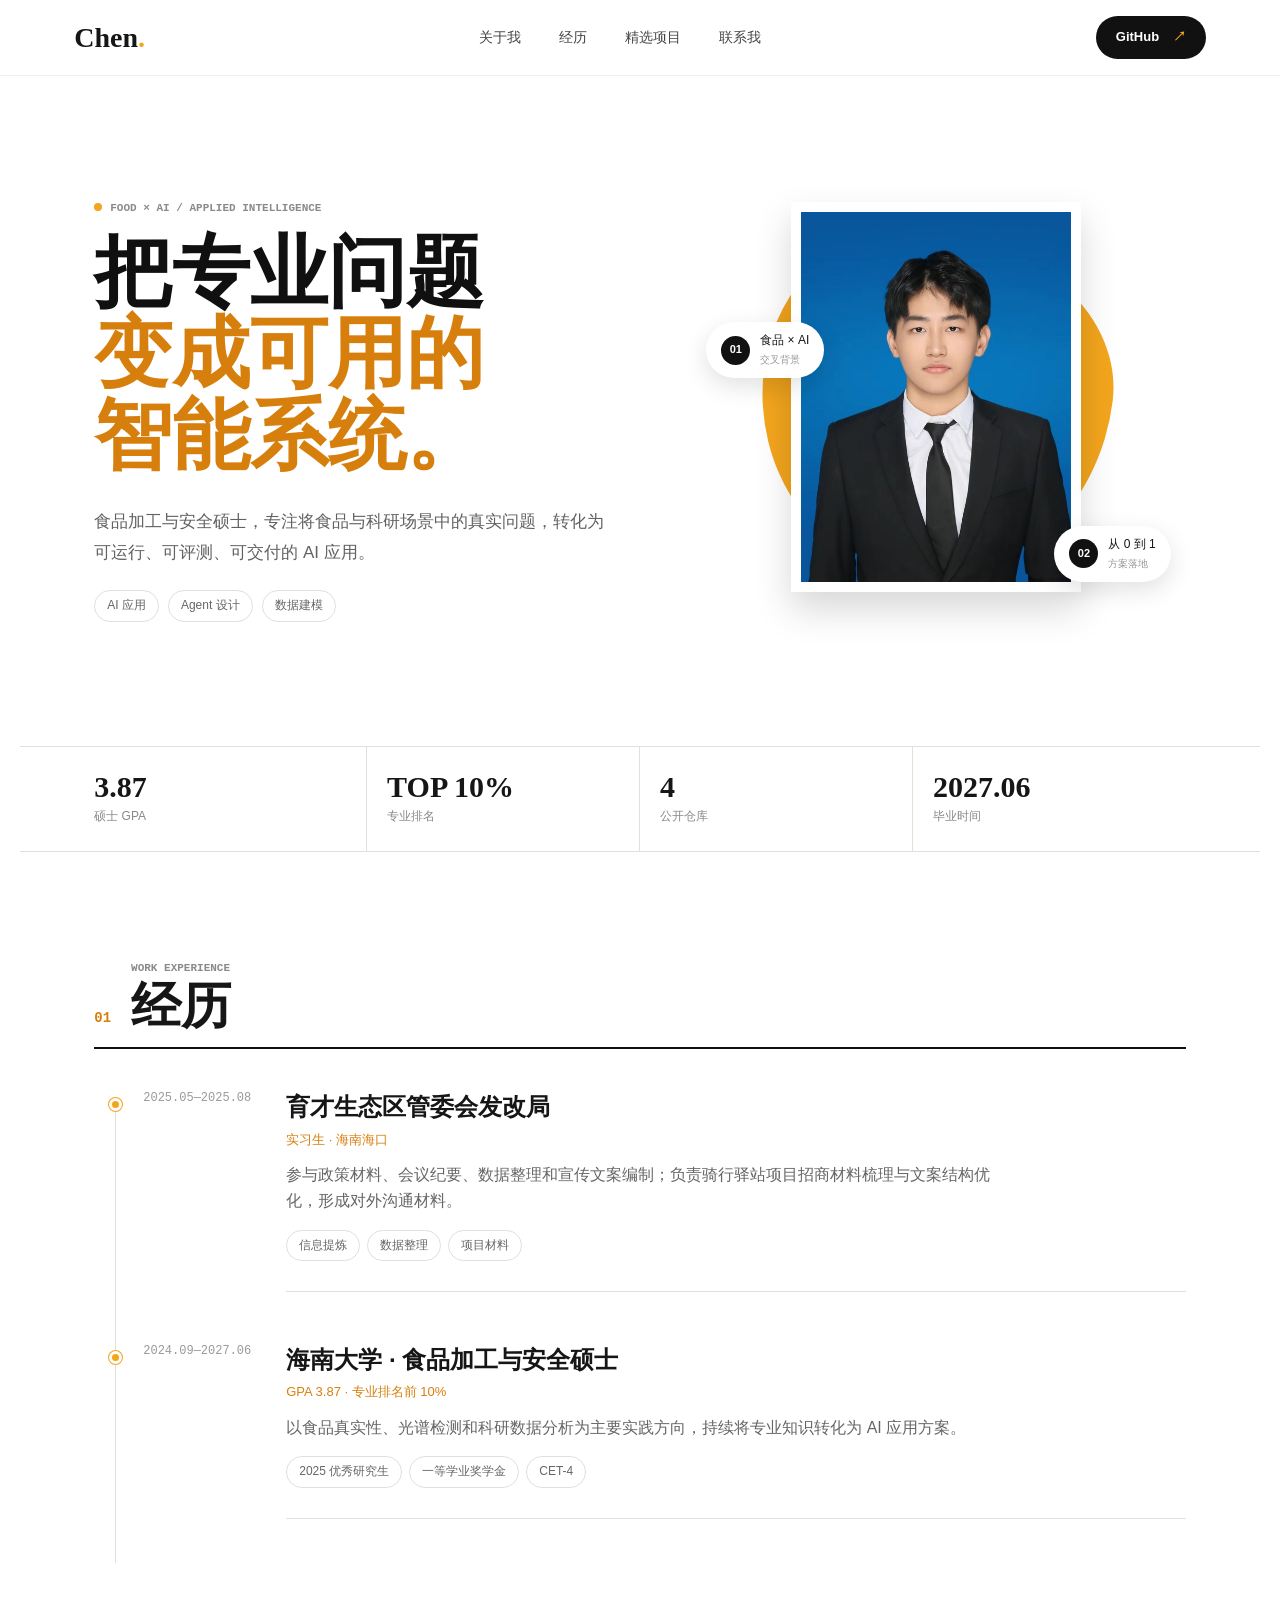
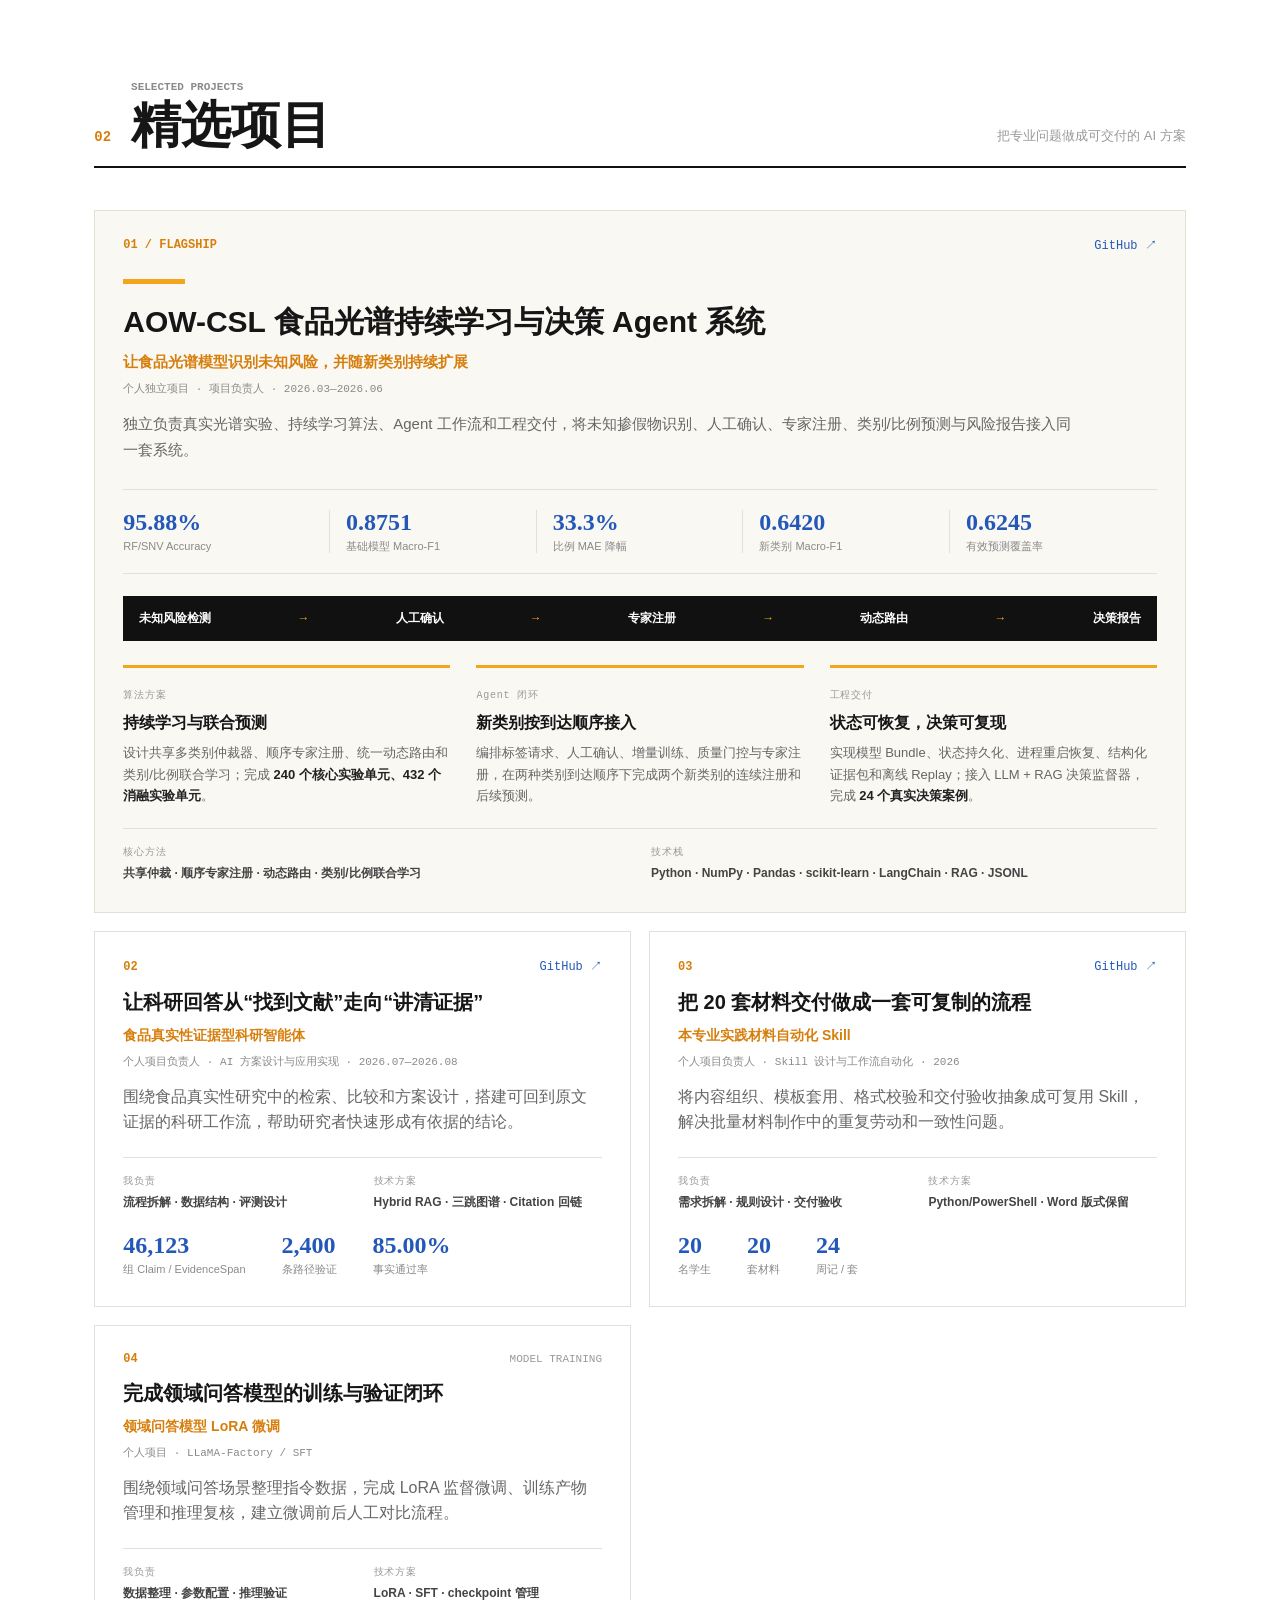
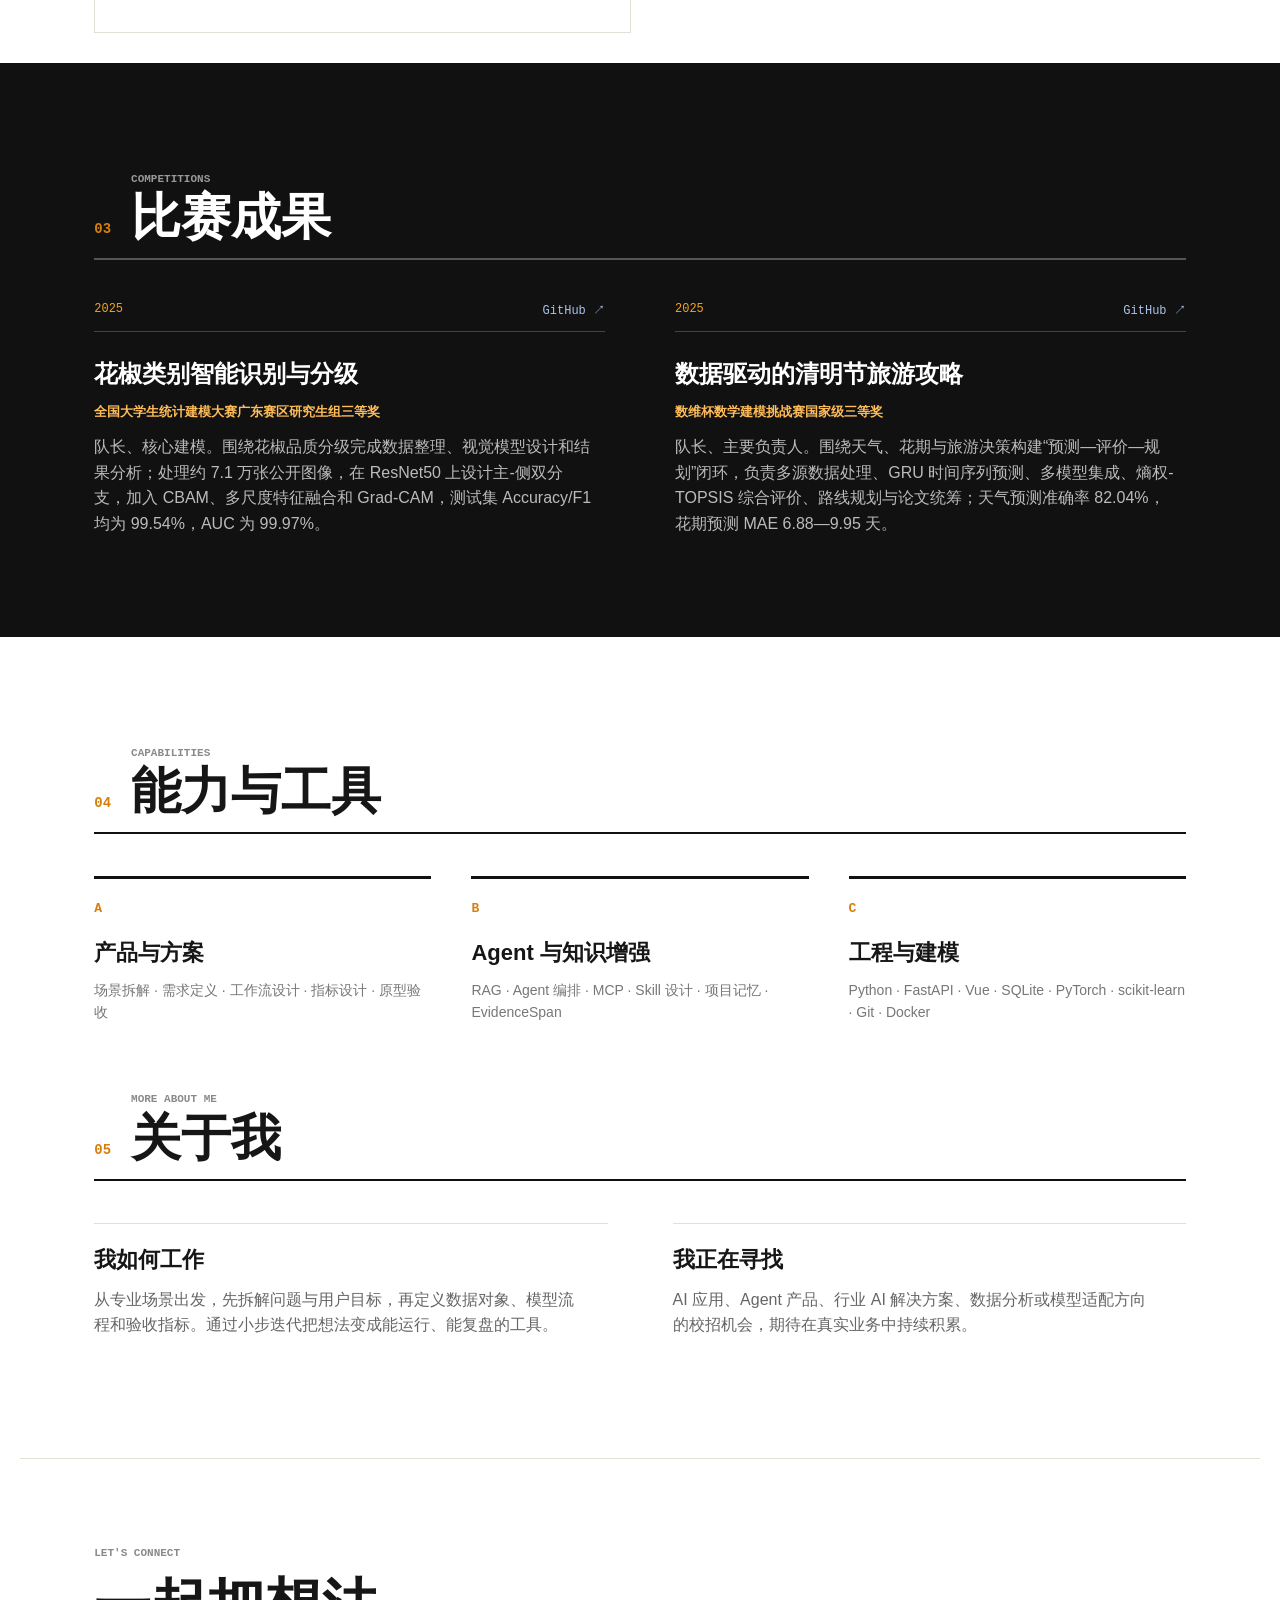
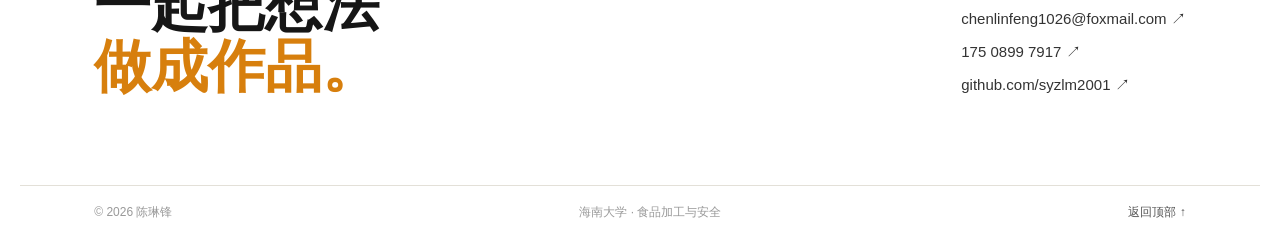
==== commit b7b9194d: "refactor: remove public CV downloads" ====
--- a/index.html
+++ b/index.html
@@ -8,7 +8,7 @@
   <link rel="stylesheet" href="styles.css?v=20260904c"><link rel="stylesheet" href="mobile.css?v=20260904c"><link rel="stylesheet" href="details.css?v=20260904c">
 </head>
 <body>
-  <header class="site-header"><a class="brand" href="#top">Chen<span>.</span></a><nav aria-label="主导航"><a href="#about">关于我</a><a href="#experience">经历</a><a href="#projects">精选项目</a><a href="#contact">联系我</a></nav><a class="cv-button" href="assets/陈琳锋_校招简历_项目经历版_二维码.pdf">个人简历 / CV <span>↗</span></a></header>
+  <header class="site-header"><a class="brand" href="#top">Chen<span>.</span></a><nav aria-label="主导航"><a href="#about">关于我</a><a href="#experience">经历</a><a href="#projects">精选项目</a><a href="#contact">联系我</a></nav><a class="header-action" href="https://github.com/syzlm2001" target="_blank" rel="noreferrer">GitHub <span>↗</span></a></header>
   <main id="top">
     <section class="hero" id="about"><div class="hero-copy"><p class="eyebrow"><span></span>FOOD × AI / APPLIED INTELLIGENCE</p><h1>把专业问题<br><em>变成可用的<br>智能系统。</em></h1><p class="hero-intro">食品加工与安全硕士，专注将食品与科研场景中的真实问题，转化为可运行、可评测、可交付的 AI 应用。</p><div class="hero-tags"><span>AI 应用</span><span>Agent 设计</span><span>数据建模</span></div></div><div class="hero-visual"><div class="orange-shape"></div><div class="portrait-frame"><img src="assets/resume-photo.jpg" alt="陈琳锋证件照"></div><div class="float-label label-one"><b>01</b><span>食品 × AI<br><small>交叉背景</small></span></div><div class="float-label label-two"><b>02</b><span>从 0 到 1<br><small>方案落地</small></span></div></div></section>
     <section class="quick-facts"><div><b>3.87</b><span>硕士 GPA</span></div><div><b>TOP 10%</b><span>专业排名</span></div><div><b>4</b><span>公开仓库</span></div><div><b>2027.06</b><span>毕业时间</span></div></section>
--- a/styles.css
+++ b/styles.css
@@ -42,7 +42,7 @@
 nav { display: flex; gap: 38px; }
 nav a { color: #444444; font-size: 14px; text-decoration: none; }
 nav a:hover { color: var(--orange-deep); }
-.cv-button {
+.header-action {
   padding: 11px 20px;
   border-radius: 24px;
   background: #111111;
@@ -51,7 +51,7 @@
   font-weight: 700;
   text-decoration: none;
 }
-.cv-button span { margin-left: 10px; color: var(--orange); }
+.header-action span { margin-left: 10px; color: var(--orange); }
 
 .hero,
 .quick-facts,
@@ -346,8 +346,8 @@
   .site-header { height: 64px; padding: 0 20px; }
   .brand { font-size: 24px; }
   .site-header nav { display: none; }
-  .cv-button { padding: 9px 13px; font-size: 11px; }
-  .cv-button span { margin-left: 5px; }
+  .header-action { padding: 9px 13px; font-size: 11px; }
+  .header-action span { margin-left: 5px; }
   .hero,
   .quick-facts,
   .section,
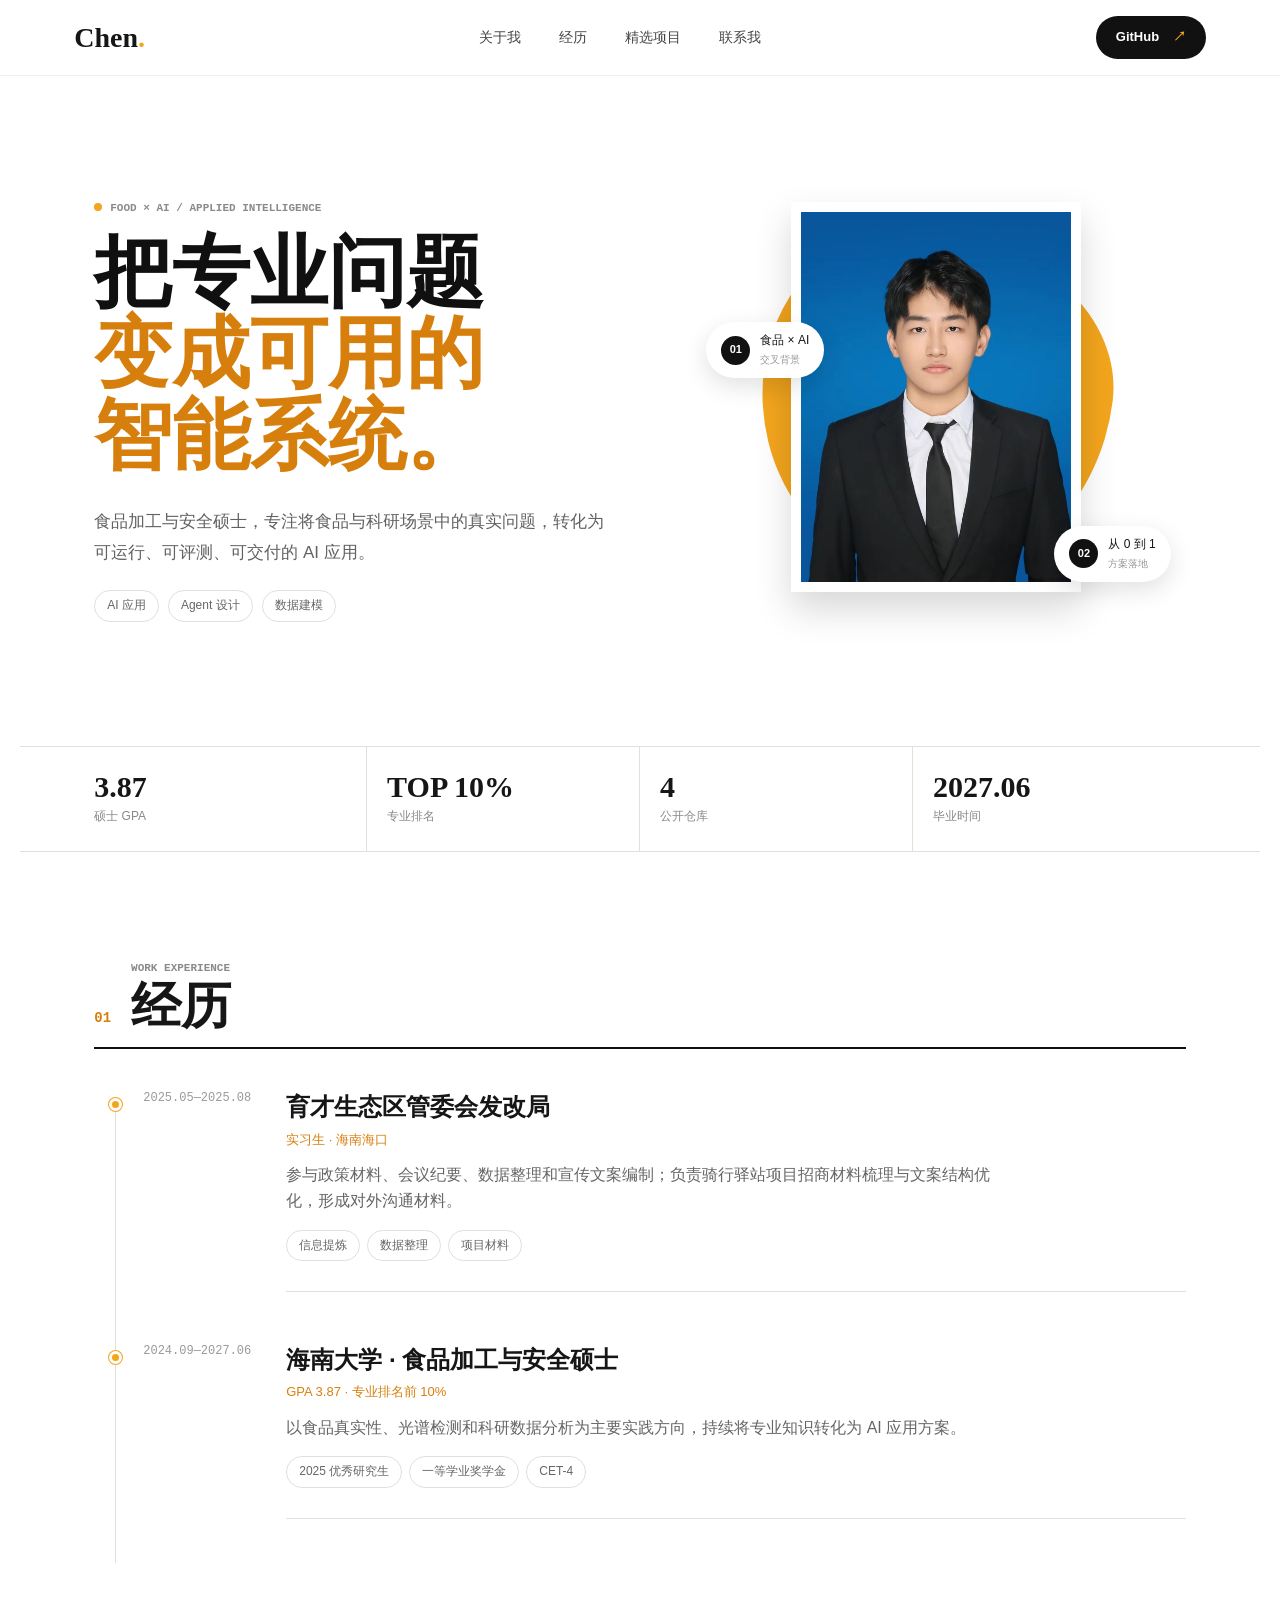
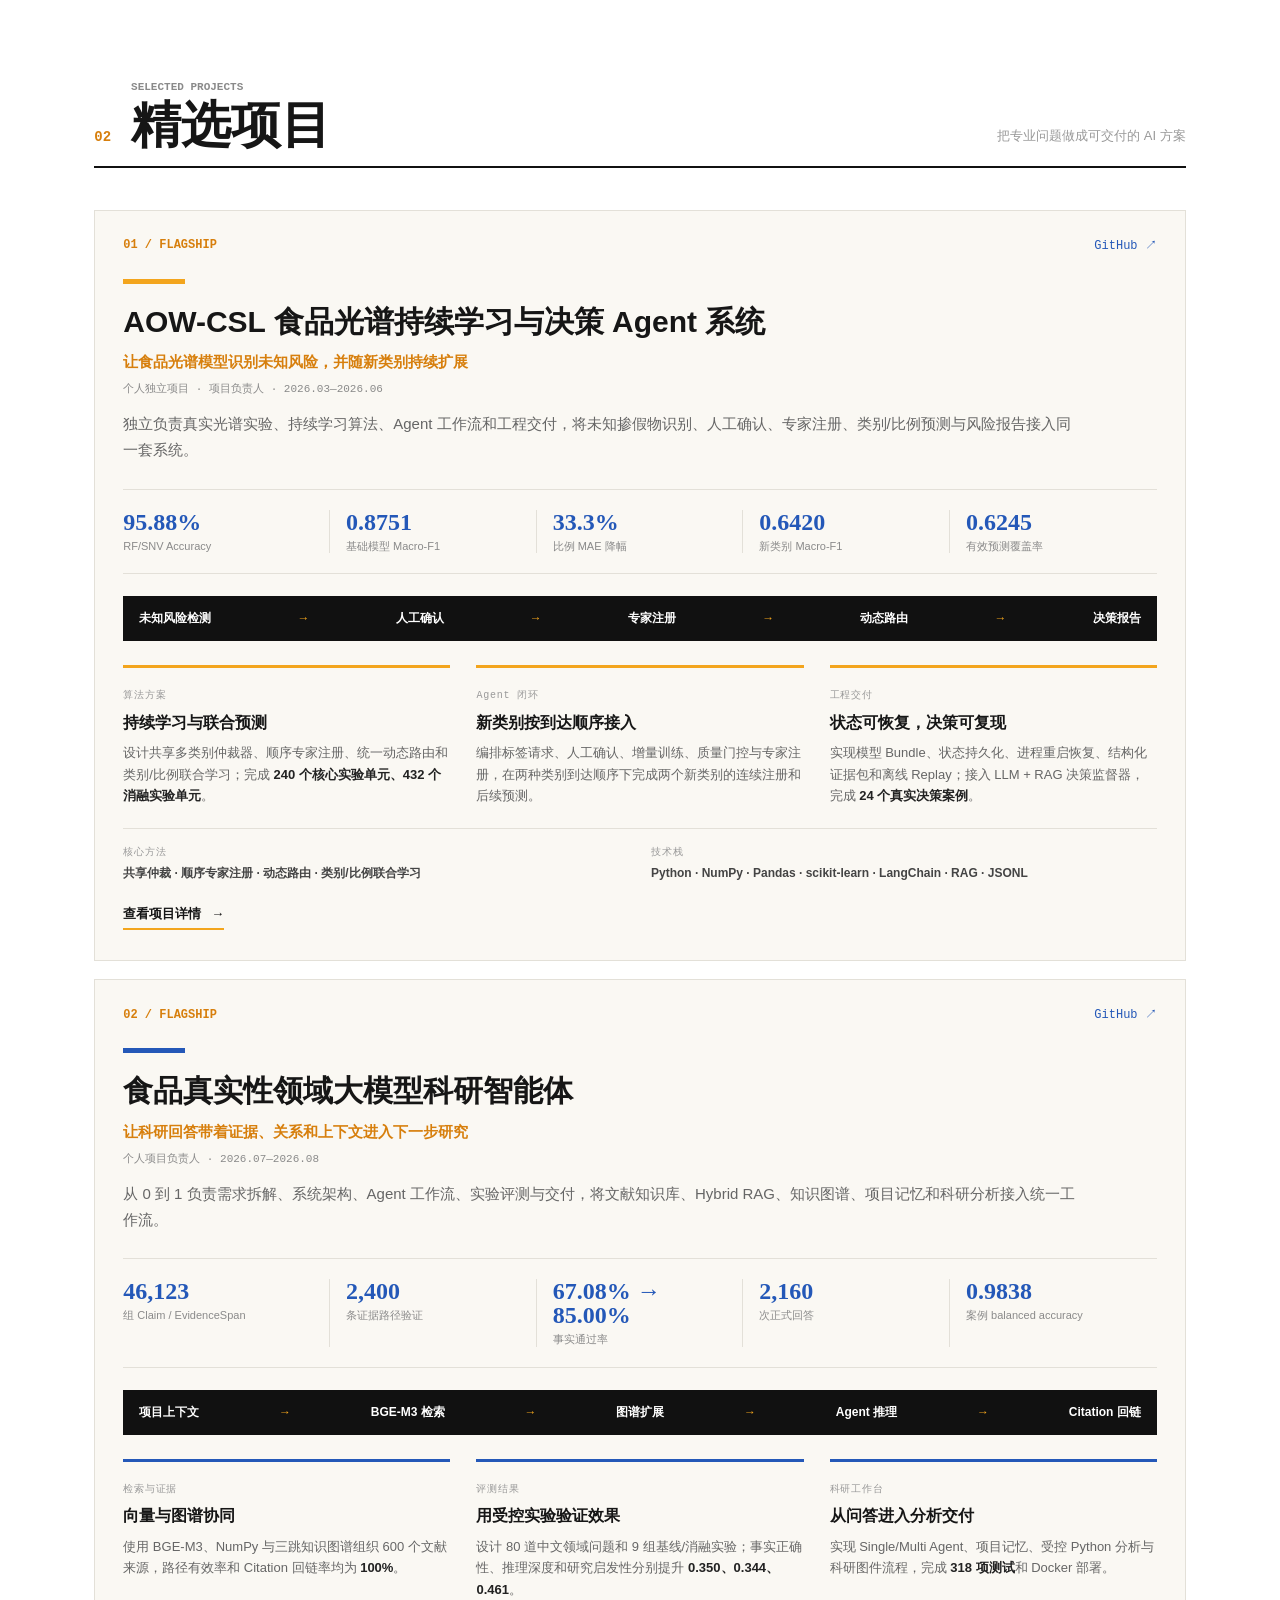
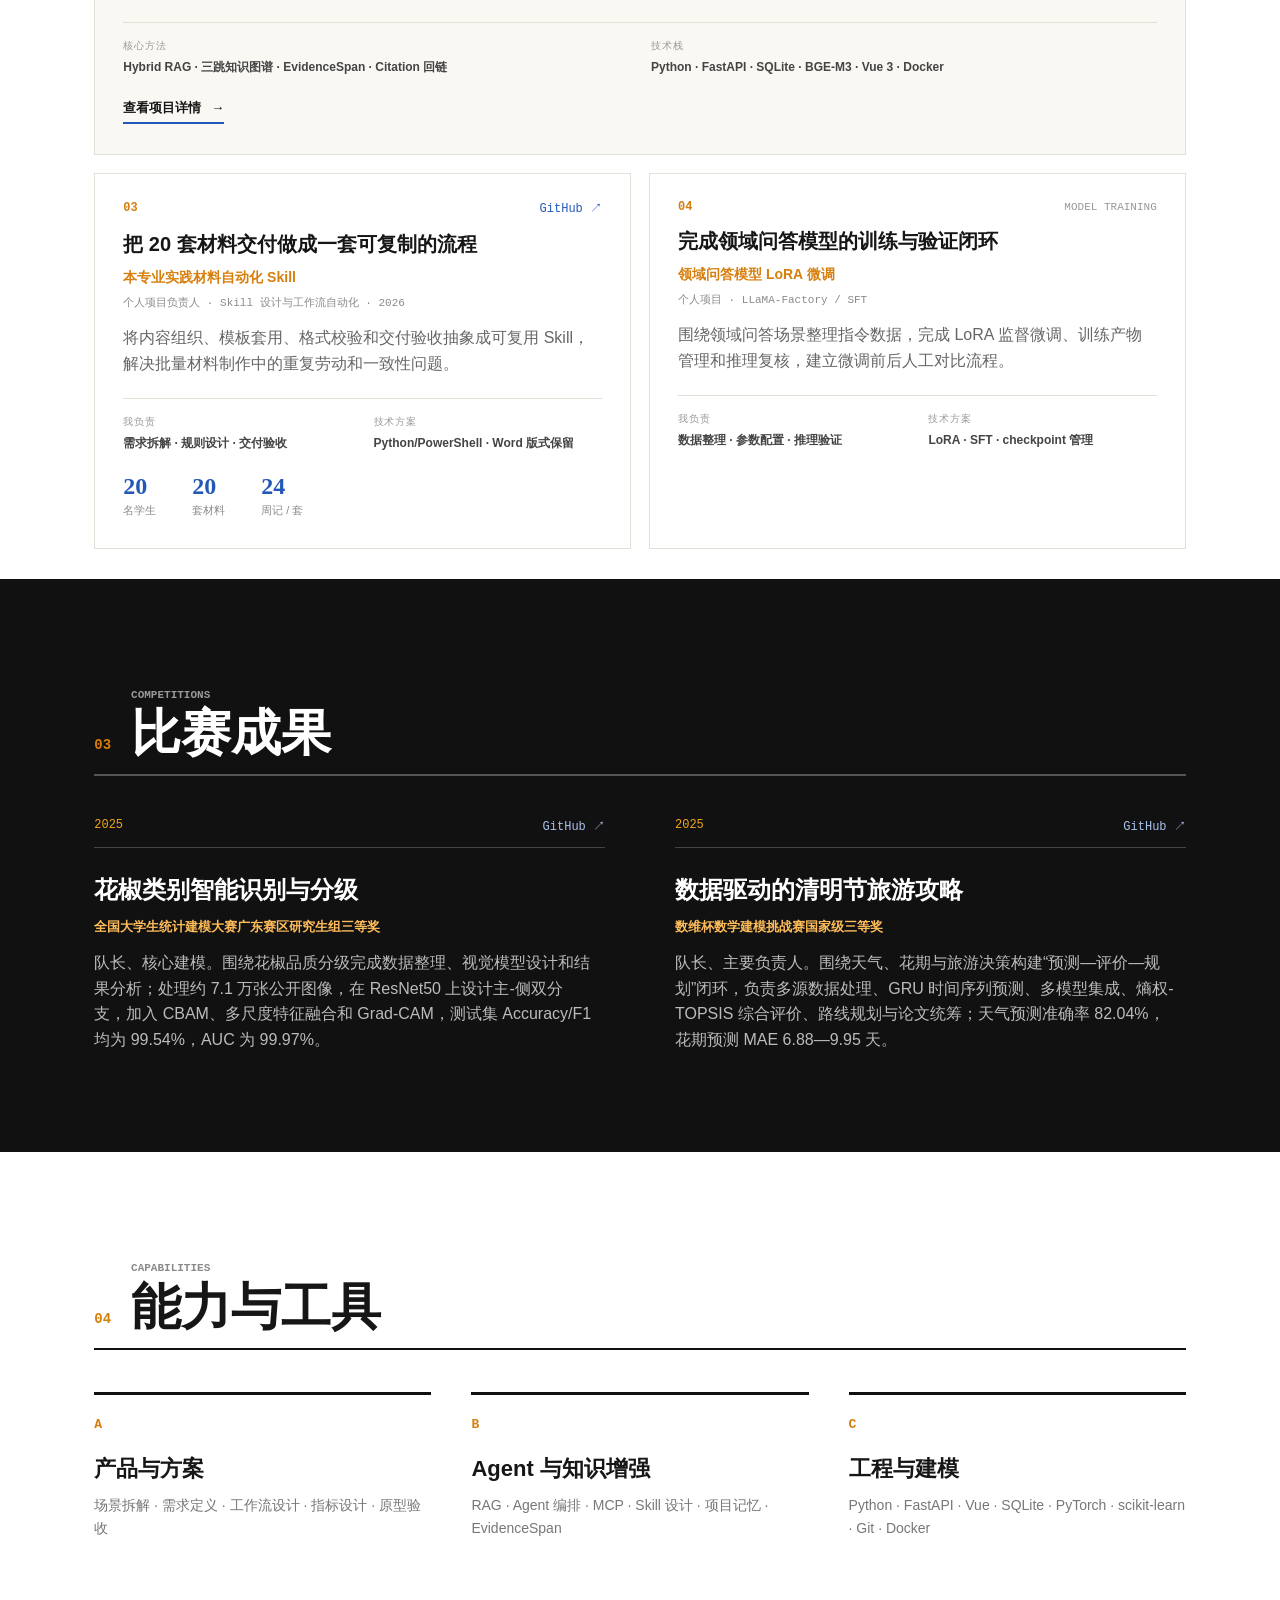
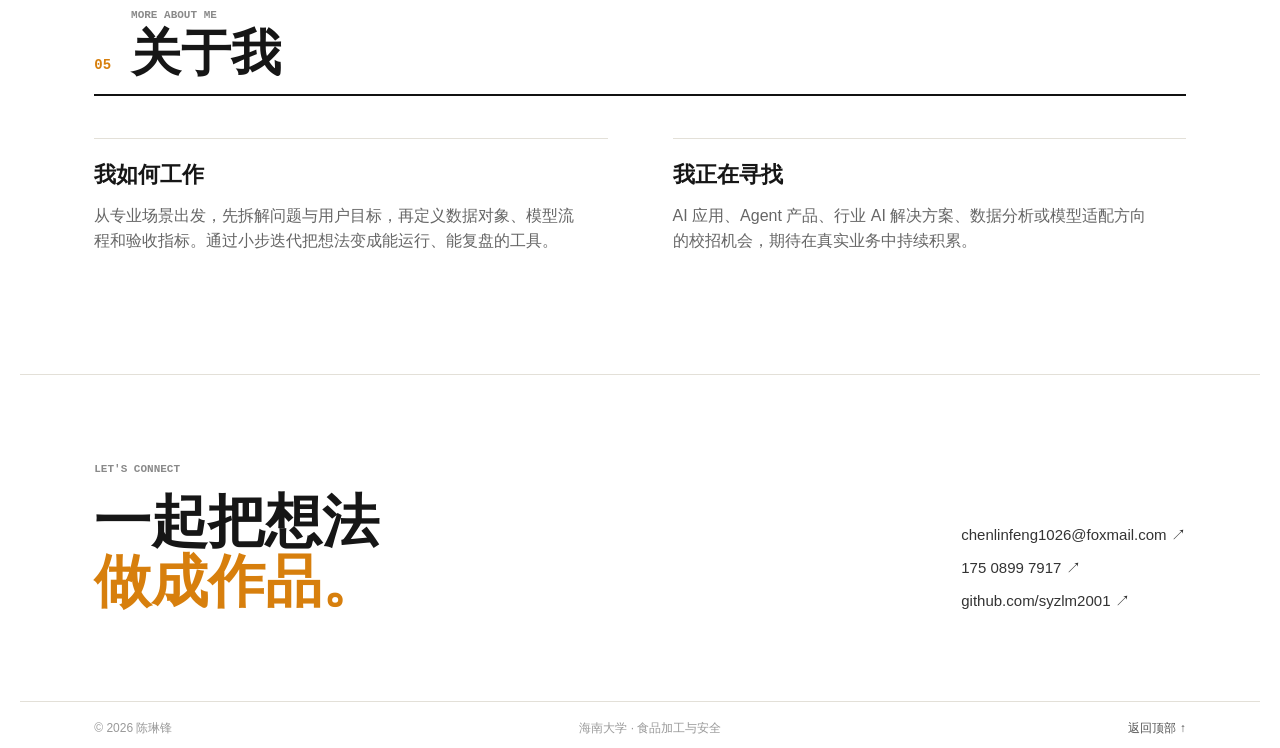
==== commit 5a960bd2: "feat: publish two flagship project case studies" ====
--- a/index.html
+++ b/index.html
@@ -14,8 +14,8 @@
     <section class="quick-facts"><div><b>3.87</b><span>硕士 GPA</span></div><div><b>TOP 10%</b><span>专业排名</span></div><div><b>4</b><span>公开仓库</span></div><div><b>2027.06</b><span>毕业时间</span></div></section>
     <section class="section" id="experience"><div class="section-title"><span class="section-no">01</span><div><p class="eyebrow">WORK EXPERIENCE</p><h2>经历</h2></div></div><div class="timeline"><article class="timeline-item"><div class="timeline-dot"></div><div class="timeline-date">2025.05—2025.08</div><div class="timeline-content"><h3>育才生态区管委会发改局</h3><p class="role">实习生 · 海南海口</p><p>参与政策材料、会议纪要、数据整理和宣传文案编制；负责骑行驿站项目招商材料梳理与文案结构优化，形成对外沟通材料。</p><div class="mini-tags"><span>信息提炼</span><span>数据整理</span><span>项目材料</span></div></div></article><article class="timeline-item"><div class="timeline-dot"></div><div class="timeline-date">2024.09—2027.06</div><div class="timeline-content"><h3>海南大学 · 食品加工与安全硕士</h3><p class="role">GPA 3.87 · 专业排名前 10%</p><p>以食品真实性、光谱检测和科研数据分析为主要实践方向，持续将专业知识转化为 AI 应用方案。</p><div class="mini-tags"><span>2025 优秀研究生</span><span>一等学业奖学金</span><span>CET-4</span></div></div></article></div></section>
     <section class="section project-section" id="projects"><div class="section-title"><span class="section-no">02</span><div><p class="eyebrow">SELECTED PROJECTS</p><h2>精选项目</h2></div><p class="section-caption">把专业问题做成可交付的 AI 方案</p></div><div class="project-grid">
-      <article class="project-card project-card-featured spectral-project"><div class="card-top"><span class="card-number">01 / FLAGSHIP</span><a href="https://github.com/syzlm2001/AOW-CSL-Food-Spectral-Agent" target="_blank" rel="noreferrer">GitHub ↗</a></div><div class="card-accent"></div><h3>AOW-CSL 食品光谱持续学习与决策 Agent 系统</h3><p class="project-name">让食品光谱模型识别未知风险，并随新类别持续扩展</p><p class="card-role">个人独立项目 · 项目负责人 · 2026.03—2026.06</p><p class="project-lead">独立负责真实光谱实验、持续学习算法、Agent 工作流和工程交付，将未知掺假物识别、人工确认、专家注册、类别/比例预测与风险报告接入同一套系统。</p><div class="card-metrics metrics-wide"><b>95.88%<small>RF/SNV Accuracy</small></b><b>0.8751<small>基础模型 Macro-F1</small></b><b>33.3%<small>比例 MAE 降幅</small></b><b>0.6420<small>新类别 Macro-F1</small></b><b>0.6245<small>有效预测覆盖率</small></b></div><div class="agent-flow" aria-label="Agent 产品流程"><span>未知风险检测</span><i>→</i><span>人工确认</span><i>→</i><span>专家注册</span><i>→</i><span>动态路由</span><i>→</i><span>决策报告</span></div><div class="project-evidence"><section><span>算法方案</span><h4>持续学习与联合预测</h4><p>设计共享多类别仲裁器、顺序专家注册、统一动态路由和类别/比例联合学习；完成 <strong>240 个核心实验单元、432 个消融实验单元</strong>。</p></section><section><span>Agent 闭环</span><h4>新类别按到达顺序接入</h4><p>编排标签请求、人工确认、增量训练、质量门控与专家注册，在两种类别到达顺序下完成两个新类别的连续注册和后续预测。</p></section><section><span>工程交付</span><h4>状态可恢复，决策可复现</h4><p>实现模型 Bundle、状态持久化、进程重启恢复、结构化证据包和离线 Replay；接入 LLM + RAG 决策监督器，完成 <strong>24 个真实决策案例</strong>。</p></section></div><div class="responsibility-row"><div><span>核心方法</span><strong>共享仲裁 · 顺序专家注册 · 动态路由 · 类别/比例联合学习</strong></div><div><span>技术栈</span><strong>Python · NumPy · Pandas · scikit-learn · LangChain · RAG · JSONL</strong></div></div></article>
-      <article class="project-card"><div class="card-top"><span class="card-number">02</span><a href="https://github.com/syzlm2001/food-authenticity-research-agent" target="_blank" rel="noreferrer">GitHub ↗</a></div><h3>让科研回答从“找到文献”走向“讲清证据”</h3><p class="project-name">食品真实性证据型科研智能体</p><p class="card-role">个人项目负责人 · AI 方案设计与应用实现 · 2026.07—2026.08</p><p>围绕食品真实性研究中的检索、比较和方案设计，搭建可回到原文证据的科研工作流，帮助研究者快速形成有依据的结论。</p><div class="responsibility-row"><div><span>我负责</span><strong>流程拆解 · 数据结构 · 评测设计</strong></div><div><span>技术方案</span><strong>Hybrid RAG · 三跳图谱 · Citation 回链</strong></div></div><div class="card-metrics"><b>46,123<small>组 Claim / EvidenceSpan</small></b><b>2,400<small>条路径验证</small></b><b>85.00%<small>事实通过率</small></b></div></article>
+      <article class="project-card project-card-featured flagship-card spectral-project"><div class="card-top"><span class="card-number">01 / FLAGSHIP</span><a href="https://github.com/syzlm2001/AOW-CSL-Food-Spectral-Agent" target="_blank" rel="noreferrer">GitHub ↗</a></div><div class="card-accent"></div><h3>AOW-CSL 食品光谱持续学习与决策 Agent 系统</h3><p class="project-name">让食品光谱模型识别未知风险，并随新类别持续扩展</p><p class="card-role">个人独立项目 · 项目负责人 · 2026.03—2026.06</p><p class="project-lead">独立负责真实光谱实验、持续学习算法、Agent 工作流和工程交付，将未知掺假物识别、人工确认、专家注册、类别/比例预测与风险报告接入同一套系统。</p><div class="card-metrics metrics-wide"><b>95.88%<small>RF/SNV Accuracy</small></b><b>0.8751<small>基础模型 Macro-F1</small></b><b>33.3%<small>比例 MAE 降幅</small></b><b>0.6420<small>新类别 Macro-F1</small></b><b>0.6245<small>有效预测覆盖率</small></b></div><div class="agent-flow" aria-label="Agent 产品流程"><span>未知风险检测</span><i>→</i><span>人工确认</span><i>→</i><span>专家注册</span><i>→</i><span>动态路由</span><i>→</i><span>决策报告</span></div><div class="project-evidence"><section><span>算法方案</span><h4>持续学习与联合预测</h4><p>设计共享多类别仲裁器、顺序专家注册、统一动态路由和类别/比例联合学习；完成 <strong>240 个核心实验单元、432 个消融实验单元</strong>。</p></section><section><span>Agent 闭环</span><h4>新类别按到达顺序接入</h4><p>编排标签请求、人工确认、增量训练、质量门控与专家注册，在两种类别到达顺序下完成两个新类别的连续注册和后续预测。</p></section><section><span>工程交付</span><h4>状态可恢复，决策可复现</h4><p>实现模型 Bundle、状态持久化、进程重启恢复、结构化证据包和离线 Replay；接入 LLM + RAG 决策监督器，完成 <strong>24 个真实决策案例</strong>。</p></section></div><div class="responsibility-row"><div><span>核心方法</span><strong>共享仲裁 · 顺序专家注册 · 动态路由 · 类别/比例联合学习</strong></div><div><span>技术栈</span><strong>Python · NumPy · Pandas · scikit-learn · LangChain · RAG · JSONL</strong></div></div><a class="detail-link" href="spectral-agent.html">查看项目详情 <span>→</span></a></article>
+      <article class="project-card project-card-featured flagship-card research-project"><div class="card-top"><span class="card-number">02 / FLAGSHIP</span><a href="https://github.com/syzlm2001/food-authenticity-research-agent" target="_blank" rel="noreferrer">GitHub ↗</a></div><div class="card-accent"></div><h3>食品真实性领域大模型科研智能体</h3><p class="project-name">让科研回答带着证据、关系和上下文进入下一步研究</p><p class="card-role">个人项目负责人 · 2026.07—2026.08</p><p class="project-lead">从 0 到 1 负责需求拆解、系统架构、Agent 工作流、实验评测与交付，将文献知识库、Hybrid RAG、知识图谱、项目记忆和科研分析接入统一工作流。</p><div class="card-metrics metrics-wide"><b>46,123<small>组 Claim / EvidenceSpan</small></b><b>2,400<small>条证据路径验证</small></b><b>67.08% → 85.00%<small>事实通过率</small></b><b>2,160<small>次正式回答</small></b><b>0.9838<small>案例 balanced accuracy</small></b></div><div class="agent-flow" aria-label="科研智能体流程"><span>项目上下文</span><i>→</i><span>BGE-M3 检索</span><i>→</i><span>图谱扩展</span><i>→</i><span>Agent 推理</span><i>→</i><span>Citation 回链</span></div><div class="project-evidence"><section><span>检索与证据</span><h4>向量与图谱协同</h4><p>使用 BGE-M3、NumPy 与三跳知识图谱组织 600 个文献来源，路径有效率和 Citation 回链率均为 <strong>100%</strong>。</p></section><section><span>评测结果</span><h4>用受控实验验证效果</h4><p>设计 80 道中文领域问题和 9 组基线/消融实验；事实正确性、推理深度和研究启发性分别提升 <strong>0.350、0.344、0.461</strong>。</p></section><section><span>科研工作台</span><h4>从问答进入分析交付</h4><p>实现 Single/Multi Agent、项目记忆、受控 Python 分析与科研图件流程，完成 <strong>318 项测试</strong>和 Docker 部署。</p></section></div><div class="responsibility-row"><div><span>核心方法</span><strong>Hybrid RAG · 三跳知识图谱 · EvidenceSpan · Citation 回链</strong></div><div><span>技术栈</span><strong>Python · FastAPI · SQLite · BGE-M3 · Vue 3 · Docker</strong></div></div><a class="detail-link" href="research-agent.html">查看项目详情 <span>→</span></a></article>
       <article class="project-card"><div class="card-top"><span class="card-number">03</span><a href="https://github.com/syzlm2001/practice-materials-automation-skill" target="_blank" rel="noreferrer">GitHub ↗</a></div><h3>把 20 套材料交付做成一套可复制的流程</h3><p class="project-name">本专业实践材料自动化 Skill</p><p class="card-role">个人项目负责人 · Skill 设计与工作流自动化 · 2026</p><p>将内容组织、模板套用、格式校验和交付验收抽象成可复用 Skill，解决批量材料制作中的重复劳动和一致性问题。</p><div class="responsibility-row"><div><span>我负责</span><strong>需求拆解 · 规则设计 · 交付验收</strong></div><div><span>技术方案</span><strong>Python/PowerShell · Word 版式保留</strong></div></div><div class="card-metrics"><b>20<small>名学生</small></b><b>20<small>套材料</small></b><b>24<small>周记 / 套</small></b></div></article>
       <article class="project-card"><div class="card-top"><span class="card-number">04</span><span class="card-type">MODEL TRAINING</span></div><h3>完成领域问答模型的训练与验证闭环</h3><p class="project-name">领域问答模型 LoRA 微调</p><p class="card-role">个人项目 · LLaMA-Factory / SFT</p><p>围绕领域问答场景整理指令数据，完成 LoRA 监督微调、训练产物管理和推理复核，建立微调前后人工对比流程。</p><div class="responsibility-row"><div><span>我负责</span><strong>数据整理 · 参数配置 · 推理验证</strong></div><div><span>技术方案</span><strong>LoRA · SFT · checkpoint 管理</strong></div></div></article>
     </div></section>
--- a/details.css
+++ b/details.css
@@ -1,7 +1,7 @@
 .detail-section{padding-top:70px}.detail-grid{display:grid;grid-template-columns:1fr 1fr;column-gap:58px;row-gap:46px}.detail-column{border-top:2px solid var(--deep);padding-top:13px}.detail-kicker{color:var(--orange);font:700 10px/1.2 ui-monospace,monospace;letter-spacing:.12em}.detail-column h3{font:700 21px/1.3 Georgia,serif;color:var(--deep);margin:12px 0 12px}.detail-column ul{padding-left:18px;margin:0;color:#53635b;font-size:14px;line-height:1.7}.detail-column li{padding-left:3px;margin:5px 0}.detail-column li::marker{color:var(--blue)}
 .card-bullets{padding-left:18px;margin:15px 0 0;color:#666;font-size:13px;line-height:1.65}.card-bullets li{margin:4px 0;padding-left:3px}.card-bullets li::marker{color:var(--orange-deep)}
 .project-name{font-size:14px!important;color:var(--orange-deep)!important;font-weight:700;margin:0 0 7px!important}.responsibility-row{display:grid;grid-template-columns:1fr 1fr;gap:22px;margin-top:22px;padding-top:16px;border-top:1px solid var(--line)}.responsibility-row span{display:block;color:#999;font:10px ui-monospace,monospace;letter-spacing:.08em;text-transform:uppercase;margin-bottom:5px}.responsibility-row strong{display:block;color:#444;font-size:12px;line-height:1.5}
-.spectral-project h3{max-width:900px;font-size:30px}.spectral-project .project-name{font-size:15px!important}.project-lead{max-width:960px!important;font-size:15px;line-height:1.75}.metrics-wide{display:grid;grid-template-columns:repeat(5,minmax(0,1fr));gap:0;border-top:1px solid var(--line);border-bottom:1px solid var(--line);padding:20px 0;margin-top:25px}.metrics-wide b{padding:0 16px;border-right:1px solid var(--line)}.metrics-wide b:first-child{padding-left:0}.metrics-wide b:last-child{border-right:0}.agent-flow{display:flex;align-items:center;justify-content:space-between;gap:9px;margin:22px 0 0;padding:13px 16px;background:#111;color:#fff;font-size:12px;font-weight:700}.agent-flow i{color:var(--orange);font-style:normal}.project-evidence{display:grid;grid-template-columns:repeat(3,1fr);gap:26px;margin-top:24px}.project-evidence section{border-top:3px solid var(--orange);padding-top:12px}.project-evidence span{color:#999;font:10px ui-monospace,monospace;letter-spacing:.08em}.project-evidence h4{font-size:16px;line-height:1.4;margin:6px 0 8px}.project-evidence p{color:#666;font-size:13px;line-height:1.65;margin:0}.project-evidence strong{color:#222}
+.flagship-card h3{max-width:900px;font-size:30px}.flagship-card .project-name{font-size:15px!important}.project-lead{max-width:960px!important;font-size:15px;line-height:1.75}.metrics-wide{display:grid;grid-template-columns:repeat(5,minmax(0,1fr));gap:0;border-top:1px solid var(--line);border-bottom:1px solid var(--line);padding:20px 0;margin-top:25px}.metrics-wide b{min-width:0;padding:0 16px;border-right:1px solid var(--line);overflow-wrap:anywhere}.metrics-wide b:first-child{padding-left:0}.metrics-wide b:last-child{border-right:0}.agent-flow{display:flex;align-items:center;justify-content:space-between;gap:9px;margin:22px 0 0;padding:13px 16px;background:#111;color:#fff;font-size:12px;font-weight:700}.agent-flow i{color:var(--orange);font-style:normal}.project-evidence{display:grid;grid-template-columns:repeat(3,1fr);gap:26px;margin-top:24px}.project-evidence section{border-top:3px solid var(--orange);padding-top:12px}.research-project .card-accent{background:var(--blue)}.research-project .project-evidence section{border-top-color:var(--blue)}.project-evidence span{color:#999;font:10px ui-monospace,monospace;letter-spacing:.08em}.project-evidence h4{font-size:16px;line-height:1.4;margin:6px 0 8px}.project-evidence p{color:#666;font-size:13px;line-height:1.65;margin:0}.project-evidence strong{color:#222}.detail-link{display:inline-flex;align-items:center;gap:10px;margin-top:22px;padding-bottom:3px;border-bottom:2px solid var(--orange);color:var(--ink);font-size:13px;font-weight:700;text-decoration:none}.research-project .detail-link{border-bottom-color:var(--blue)}.detail-link span{transition:transform .2s ease}.detail-link:hover{color:var(--orange-deep)}.research-project .detail-link:hover{color:var(--blue)}.detail-link:hover span{transform:translateX(4px)}
 @media(max-width:1000px){.metrics-wide{grid-template-columns:repeat(3,minmax(0,1fr));row-gap:18px}.metrics-wide b{padding:0;border-right:0}}
 @media(max-width:760px){.detail-section{padding-top:55px}.detail-grid{grid-template-columns:1fr;row-gap:34px}.detail-column h3{font-size:19px}.detail-column ul{font-size:13.5px}}
-@media(max-width:760px){.responsibility-row{grid-template-columns:1fr;gap:12px}.responsibility-row strong{font-size:12px}.spectral-project h3{font-size:23px}.metrics-wide{grid-template-columns:repeat(2,1fr);row-gap:16px}.metrics-wide b{border-right:0;padding:0}.agent-flow{align-items:flex-start;flex-direction:column}.agent-flow i{transform:rotate(90deg);margin-left:20px}.project-evidence{grid-template-columns:1fr;gap:18px}}
+@media(max-width:760px){.responsibility-row{grid-template-columns:1fr;gap:12px}.responsibility-row strong{font-size:12px}.flagship-card h3{font-size:23px}.metrics-wide{grid-template-columns:repeat(2,minmax(0,1fr));row-gap:16px}.metrics-wide b{border-right:0;padding:0}.agent-flow{align-items:flex-start;flex-direction:column}.agent-flow i{transform:rotate(90deg);margin-left:20px}.project-evidence{grid-template-columns:1fr;gap:18px}}
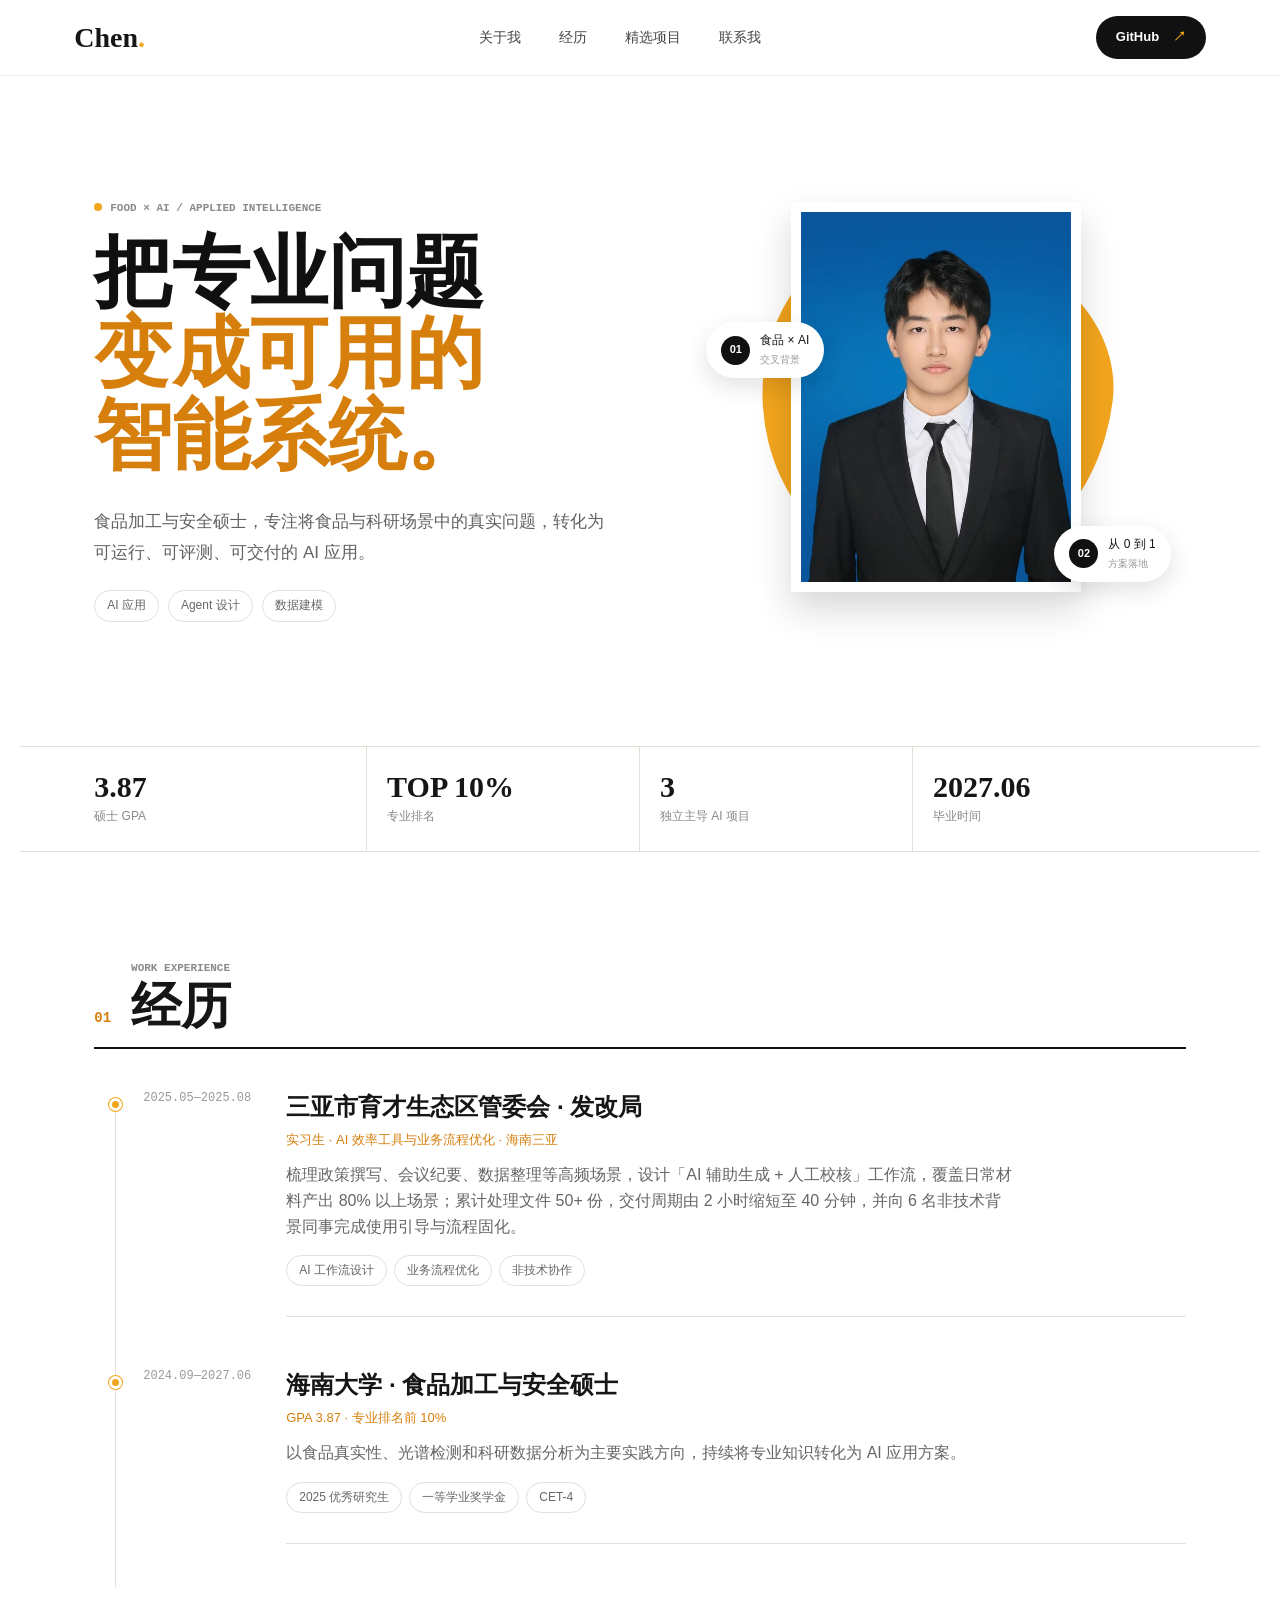
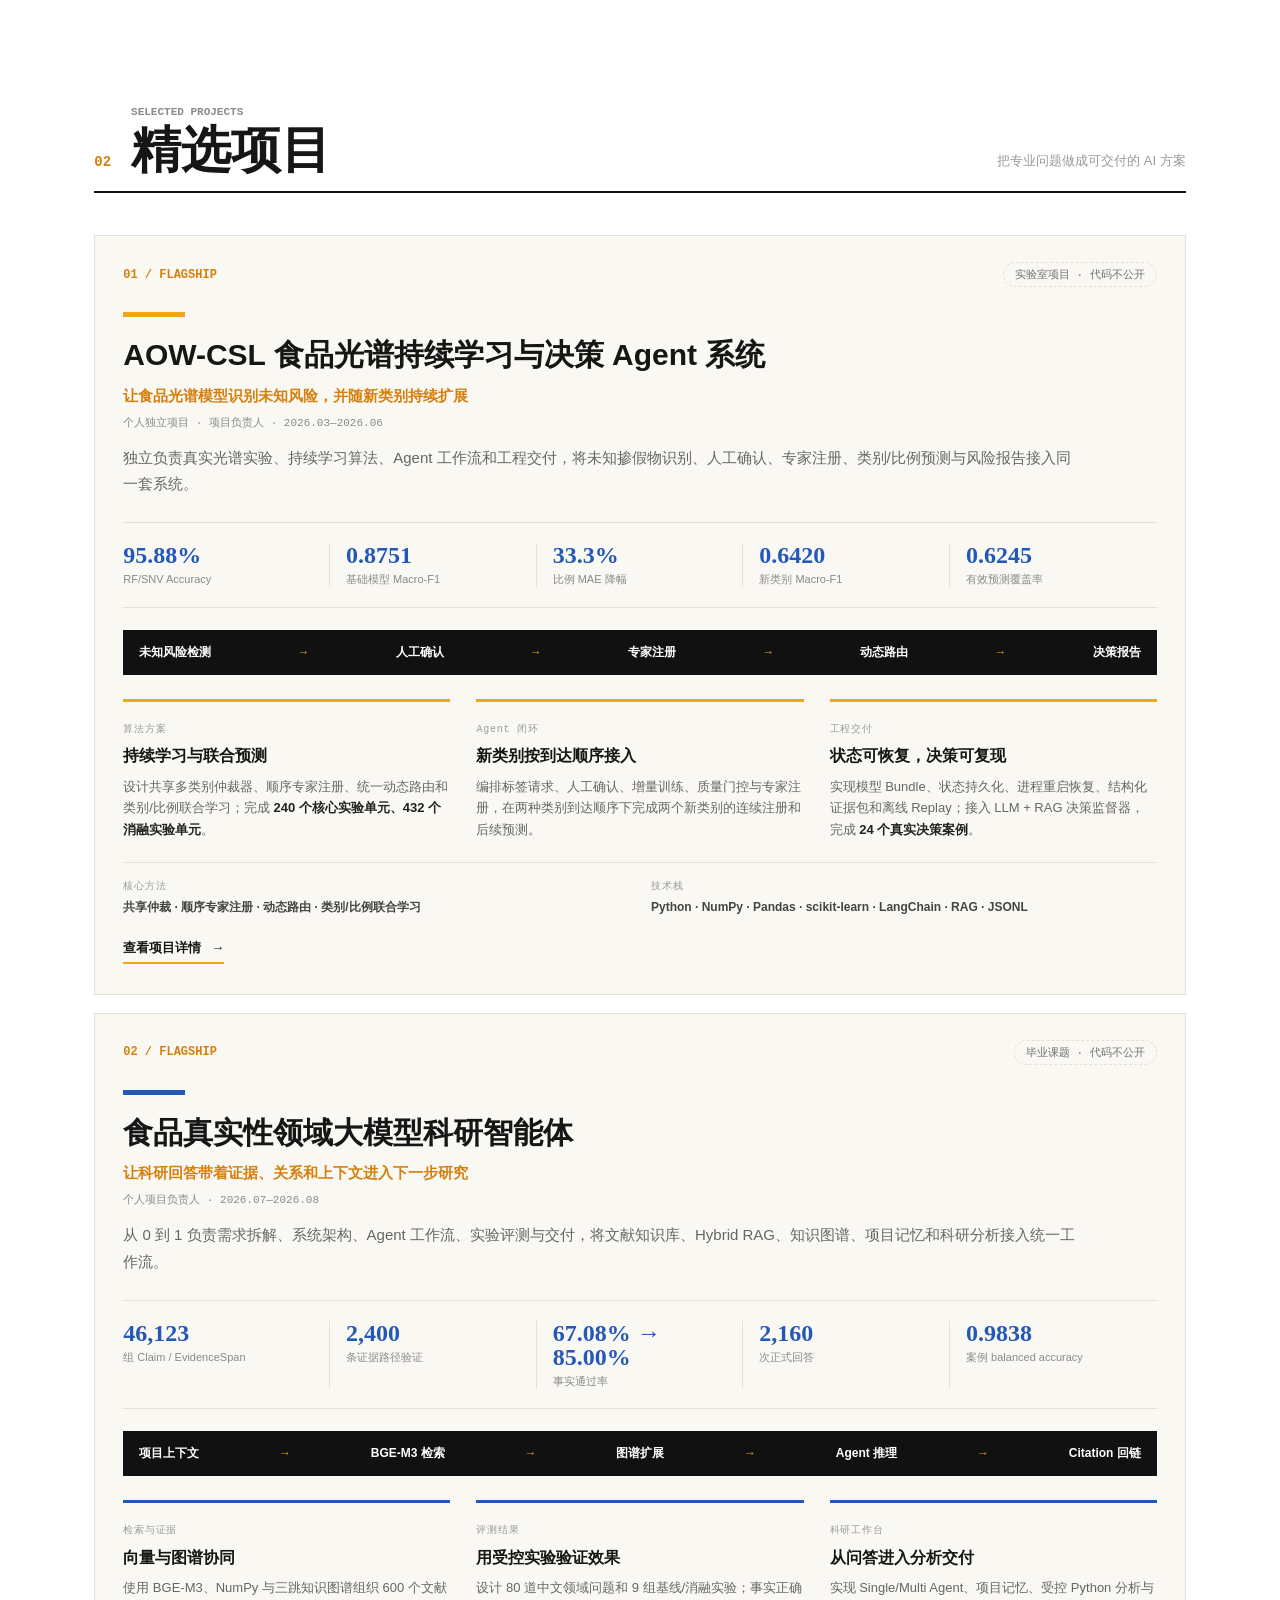
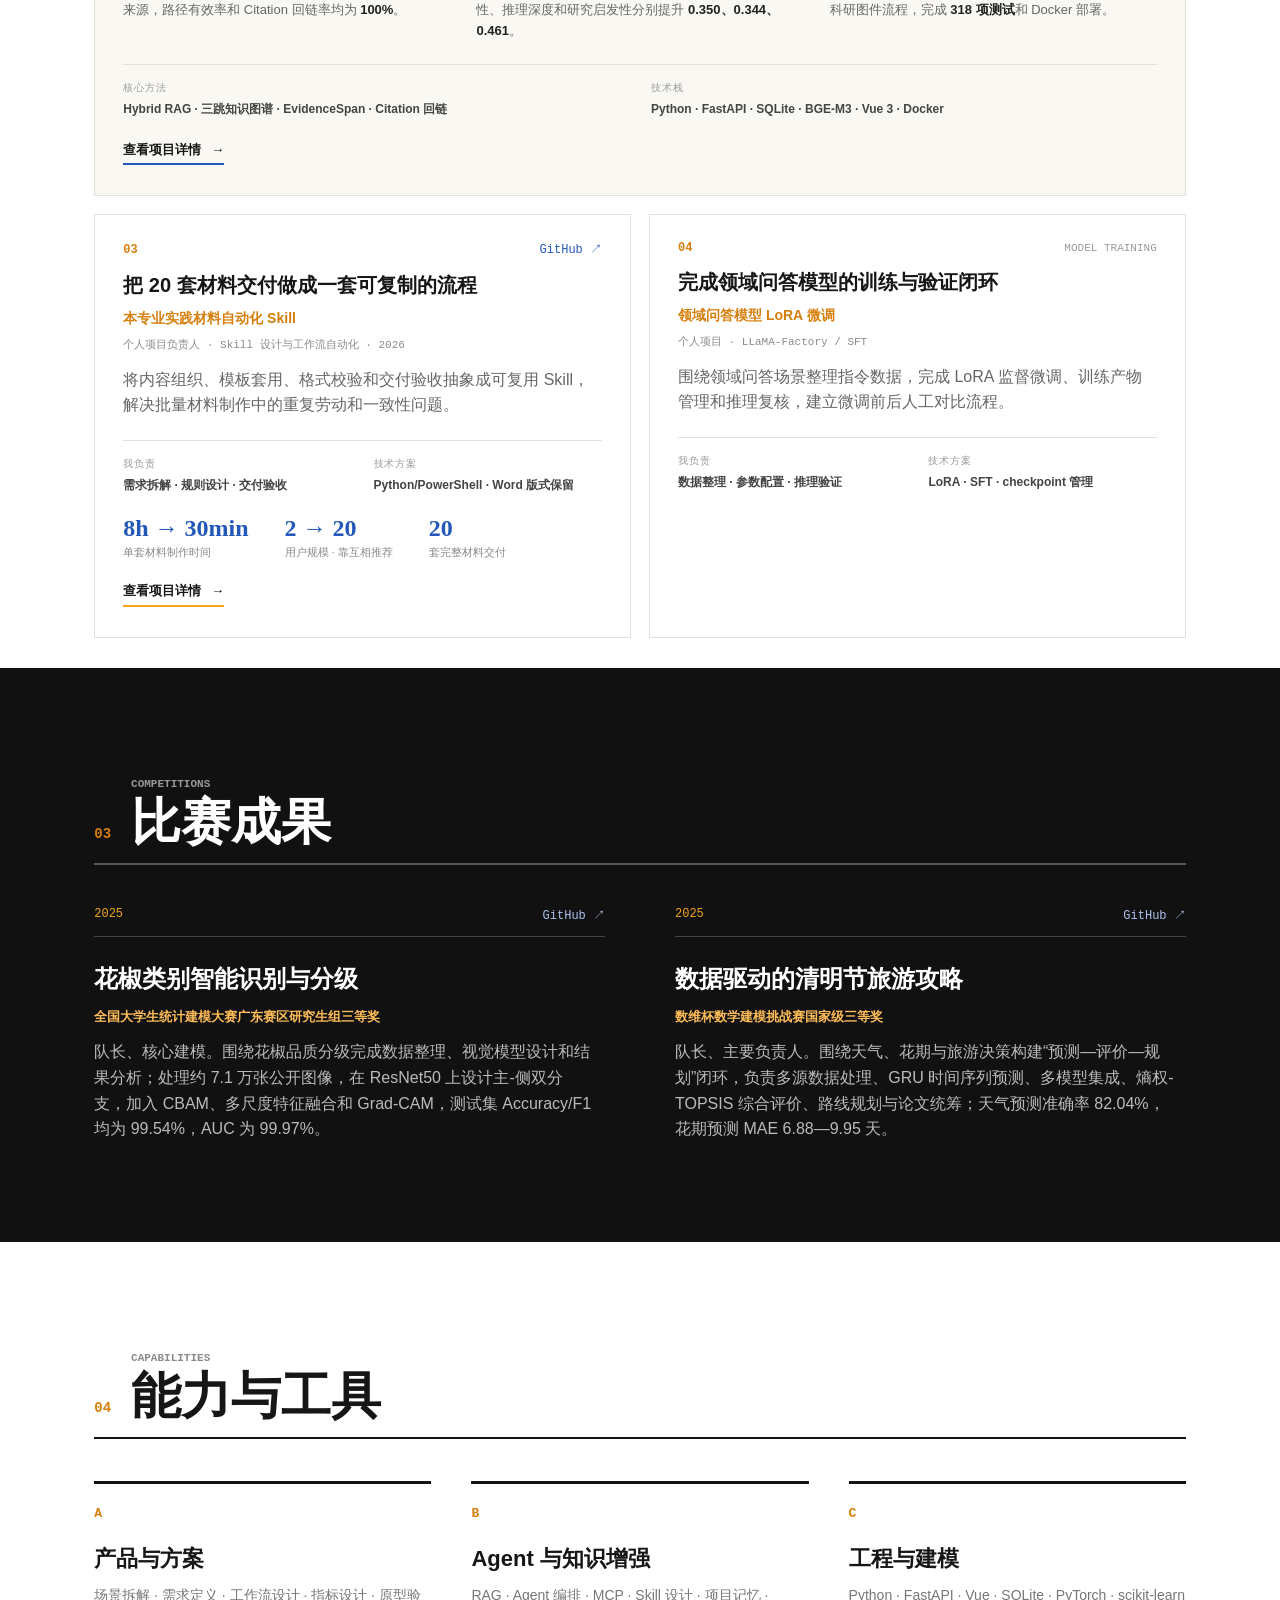
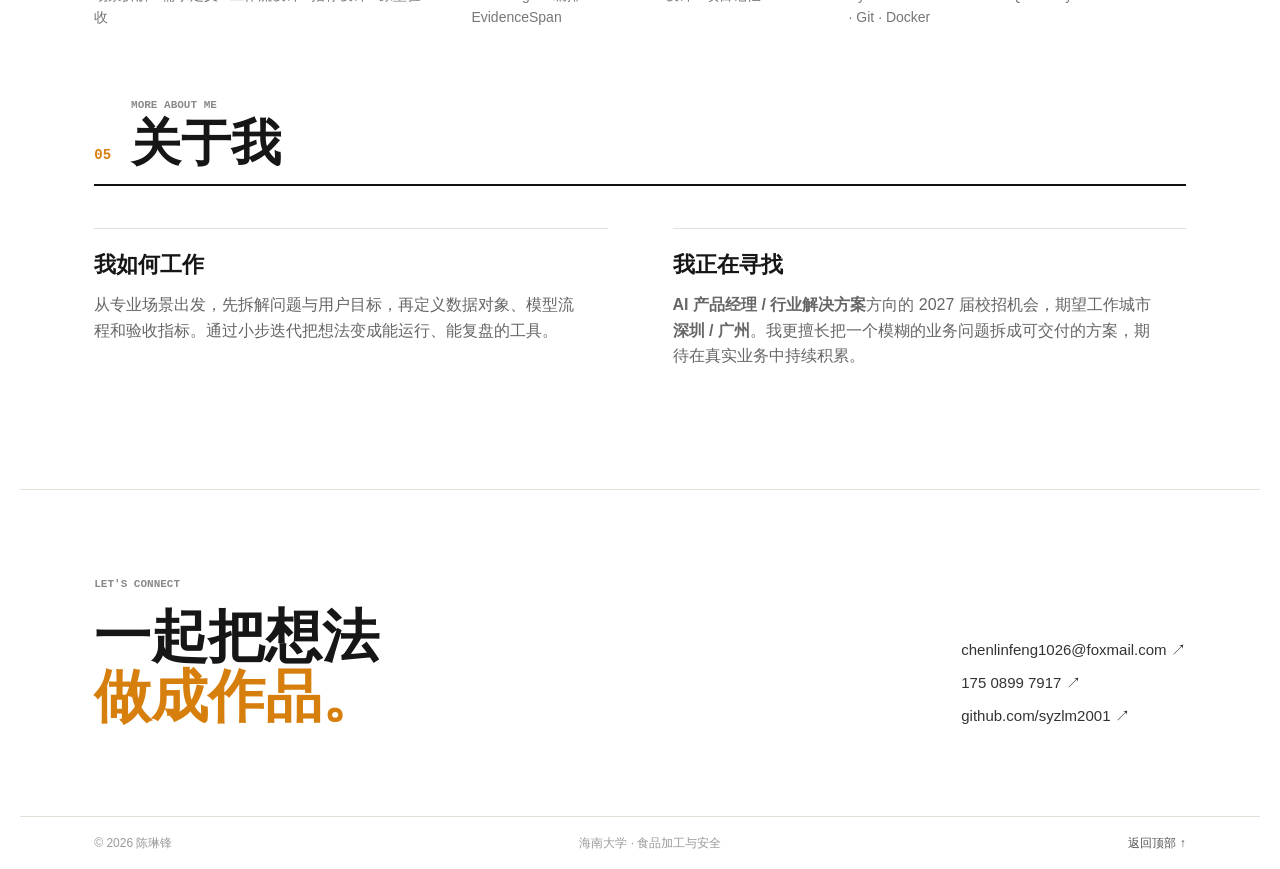
==== commit 01f50518: "fix: 撤下 2 个 404 仓库链接，补材料 Skill 详情页与口径对齐 - 首页 01/02 卡 + spectral/research 详情页顶部共 4 处 GitHub 链接指向   未公" ====
--- a/index.html
+++ b/index.html
@@ -5,23 +5,23 @@
   <meta name="description" content="陈琳锋的个人作品集：食品 × AI，聚焦智能体、光谱建模与科研应用。">
   <title>陈琳锋｜个人作品集</title>
   <link rel="icon" href="data:,">
-  <link rel="stylesheet" href="styles.css?v=20260904c"><link rel="stylesheet" href="mobile.css?v=20260904c"><link rel="stylesheet" href="details.css?v=20260904c">
+  <link rel="stylesheet" href="styles.css?v=20260912"><link rel="stylesheet" href="mobile.css?v=20260912"><link rel="stylesheet" href="details.css?v=20260912">
 </head>
 <body>
   <header class="site-header"><a class="brand" href="#top">Chen<span>.</span></a><nav aria-label="主导航"><a href="#about">关于我</a><a href="#experience">经历</a><a href="#projects">精选项目</a><a href="#contact">联系我</a></nav><a class="header-action" href="https://github.com/syzlm2001" target="_blank" rel="noreferrer">GitHub <span>↗</span></a></header>
   <main id="top">
     <section class="hero" id="about"><div class="hero-copy"><p class="eyebrow"><span></span>FOOD × AI / APPLIED INTELLIGENCE</p><h1>把专业问题<br><em>变成可用的<br>智能系统。</em></h1><p class="hero-intro">食品加工与安全硕士，专注将食品与科研场景中的真实问题，转化为可运行、可评测、可交付的 AI 应用。</p><div class="hero-tags"><span>AI 应用</span><span>Agent 设计</span><span>数据建模</span></div></div><div class="hero-visual"><div class="orange-shape"></div><div class="portrait-frame"><img src="assets/resume-photo.jpg" alt="陈琳锋证件照"></div><div class="float-label label-one"><b>01</b><span>食品 × AI<br><small>交叉背景</small></span></div><div class="float-label label-two"><b>02</b><span>从 0 到 1<br><small>方案落地</small></span></div></div></section>
-    <section class="quick-facts"><div><b>3.87</b><span>硕士 GPA</span></div><div><b>TOP 10%</b><span>专业排名</span></div><div><b>4</b><span>公开仓库</span></div><div><b>2027.06</b><span>毕业时间</span></div></section>
-    <section class="section" id="experience"><div class="section-title"><span class="section-no">01</span><div><p class="eyebrow">WORK EXPERIENCE</p><h2>经历</h2></div></div><div class="timeline"><article class="timeline-item"><div class="timeline-dot"></div><div class="timeline-date">2025.05—2025.08</div><div class="timeline-content"><h3>育才生态区管委会发改局</h3><p class="role">实习生 · 海南海口</p><p>参与政策材料、会议纪要、数据整理和宣传文案编制；负责骑行驿站项目招商材料梳理与文案结构优化，形成对外沟通材料。</p><div class="mini-tags"><span>信息提炼</span><span>数据整理</span><span>项目材料</span></div></div></article><article class="timeline-item"><div class="timeline-dot"></div><div class="timeline-date">2024.09—2027.06</div><div class="timeline-content"><h3>海南大学 · 食品加工与安全硕士</h3><p class="role">GPA 3.87 · 专业排名前 10%</p><p>以食品真实性、光谱检测和科研数据分析为主要实践方向，持续将专业知识转化为 AI 应用方案。</p><div class="mini-tags"><span>2025 优秀研究生</span><span>一等学业奖学金</span><span>CET-4</span></div></div></article></div></section>
+    <section class="quick-facts"><div><b>3.87</b><span>硕士 GPA</span></div><div><b>TOP 10%</b><span>专业排名</span></div><div><b>3</b><span>独立主导 AI 项目</span></div><div><b>2027.06</b><span>毕业时间</span></div></section>
+    <section class="section" id="experience"><div class="section-title"><span class="section-no">01</span><div><p class="eyebrow">WORK EXPERIENCE</p><h2>经历</h2></div></div><div class="timeline"><article class="timeline-item"><div class="timeline-dot"></div><div class="timeline-date">2025.05—2025.08</div><div class="timeline-content"><h3>三亚市育才生态区管委会 · 发改局</h3><p class="role">实习生 · AI 效率工具与业务流程优化 · 海南三亚</p><p>梳理政策撰写、会议纪要、数据整理等高频场景，设计「AI 辅助生成 + 人工校核」工作流，覆盖日常材料产出 80% 以上场景；累计处理文件 50+ 份，交付周期由 2 小时缩短至 40 分钟，并向 6 名非技术背景同事完成使用引导与流程固化。</p><div class="mini-tags"><span>AI 工作流设计</span><span>业务流程优化</span><span>非技术协作</span></div></div></article><article class="timeline-item"><div class="timeline-dot"></div><div class="timeline-date">2024.09—2027.06</div><div class="timeline-content"><h3>海南大学 · 食品加工与安全硕士</h3><p class="role">GPA 3.87 · 专业排名前 10%</p><p>以食品真实性、光谱检测和科研数据分析为主要实践方向，持续将专业知识转化为 AI 应用方案。</p><div class="mini-tags"><span>2025 优秀研究生</span><span>一等学业奖学金</span><span>CET-4</span></div></div></article></div></section>
     <section class="section project-section" id="projects"><div class="section-title"><span class="section-no">02</span><div><p class="eyebrow">SELECTED PROJECTS</p><h2>精选项目</h2></div><p class="section-caption">把专业问题做成可交付的 AI 方案</p></div><div class="project-grid">
-      <article class="project-card project-card-featured flagship-card spectral-project"><div class="card-top"><span class="card-number">01 / FLAGSHIP</span><a href="https://github.com/syzlm2001/AOW-CSL-Food-Spectral-Agent" target="_blank" rel="noreferrer">GitHub ↗</a></div><div class="card-accent"></div><h3>AOW-CSL 食品光谱持续学习与决策 Agent 系统</h3><p class="project-name">让食品光谱模型识别未知风险，并随新类别持续扩展</p><p class="card-role">个人独立项目 · 项目负责人 · 2026.03—2026.06</p><p class="project-lead">独立负责真实光谱实验、持续学习算法、Agent 工作流和工程交付，将未知掺假物识别、人工确认、专家注册、类别/比例预测与风险报告接入同一套系统。</p><div class="card-metrics metrics-wide"><b>95.88%<small>RF/SNV Accuracy</small></b><b>0.8751<small>基础模型 Macro-F1</small></b><b>33.3%<small>比例 MAE 降幅</small></b><b>0.6420<small>新类别 Macro-F1</small></b><b>0.6245<small>有效预测覆盖率</small></b></div><div class="agent-flow" aria-label="Agent 产品流程"><span>未知风险检测</span><i>→</i><span>人工确认</span><i>→</i><span>专家注册</span><i>→</i><span>动态路由</span><i>→</i><span>决策报告</span></div><div class="project-evidence"><section><span>算法方案</span><h4>持续学习与联合预测</h4><p>设计共享多类别仲裁器、顺序专家注册、统一动态路由和类别/比例联合学习；完成 <strong>240 个核心实验单元、432 个消融实验单元</strong>。</p></section><section><span>Agent 闭环</span><h4>新类别按到达顺序接入</h4><p>编排标签请求、人工确认、增量训练、质量门控与专家注册，在两种类别到达顺序下完成两个新类别的连续注册和后续预测。</p></section><section><span>工程交付</span><h4>状态可恢复，决策可复现</h4><p>实现模型 Bundle、状态持久化、进程重启恢复、结构化证据包和离线 Replay；接入 LLM + RAG 决策监督器，完成 <strong>24 个真实决策案例</strong>。</p></section></div><div class="responsibility-row"><div><span>核心方法</span><strong>共享仲裁 · 顺序专家注册 · 动态路由 · 类别/比例联合学习</strong></div><div><span>技术栈</span><strong>Python · NumPy · Pandas · scikit-learn · LangChain · RAG · JSONL</strong></div></div><a class="detail-link" href="spectral-agent.html">查看项目详情 <span>→</span></a></article>
-      <article class="project-card project-card-featured flagship-card research-project"><div class="card-top"><span class="card-number">02 / FLAGSHIP</span><a href="https://github.com/syzlm2001/food-authenticity-research-agent" target="_blank" rel="noreferrer">GitHub ↗</a></div><div class="card-accent"></div><h3>食品真实性领域大模型科研智能体</h3><p class="project-name">让科研回答带着证据、关系和上下文进入下一步研究</p><p class="card-role">个人项目负责人 · 2026.07—2026.08</p><p class="project-lead">从 0 到 1 负责需求拆解、系统架构、Agent 工作流、实验评测与交付，将文献知识库、Hybrid RAG、知识图谱、项目记忆和科研分析接入统一工作流。</p><div class="card-metrics metrics-wide"><b>46,123<small>组 Claim / EvidenceSpan</small></b><b>2,400<small>条证据路径验证</small></b><b>67.08% → 85.00%<small>事实通过率</small></b><b>2,160<small>次正式回答</small></b><b>0.9838<small>案例 balanced accuracy</small></b></div><div class="agent-flow" aria-label="科研智能体流程"><span>项目上下文</span><i>→</i><span>BGE-M3 检索</span><i>→</i><span>图谱扩展</span><i>→</i><span>Agent 推理</span><i>→</i><span>Citation 回链</span></div><div class="project-evidence"><section><span>检索与证据</span><h4>向量与图谱协同</h4><p>使用 BGE-M3、NumPy 与三跳知识图谱组织 600 个文献来源，路径有效率和 Citation 回链率均为 <strong>100%</strong>。</p></section><section><span>评测结果</span><h4>用受控实验验证效果</h4><p>设计 80 道中文领域问题和 9 组基线/消融实验；事实正确性、推理深度和研究启发性分别提升 <strong>0.350、0.344、0.461</strong>。</p></section><section><span>科研工作台</span><h4>从问答进入分析交付</h4><p>实现 Single/Multi Agent、项目记忆、受控 Python 分析与科研图件流程，完成 <strong>318 项测试</strong>和 Docker 部署。</p></section></div><div class="responsibility-row"><div><span>核心方法</span><strong>Hybrid RAG · 三跳知识图谱 · EvidenceSpan · Citation 回链</strong></div><div><span>技术栈</span><strong>Python · FastAPI · SQLite · BGE-M3 · Vue 3 · Docker</strong></div></div><a class="detail-link" href="research-agent.html">查看项目详情 <span>→</span></a></article>
-      <article class="project-card"><div class="card-top"><span class="card-number">03</span><a href="https://github.com/syzlm2001/practice-materials-automation-skill" target="_blank" rel="noreferrer">GitHub ↗</a></div><h3>把 20 套材料交付做成一套可复制的流程</h3><p class="project-name">本专业实践材料自动化 Skill</p><p class="card-role">个人项目负责人 · Skill 设计与工作流自动化 · 2026</p><p>将内容组织、模板套用、格式校验和交付验收抽象成可复用 Skill，解决批量材料制作中的重复劳动和一致性问题。</p><div class="responsibility-row"><div><span>我负责</span><strong>需求拆解 · 规则设计 · 交付验收</strong></div><div><span>技术方案</span><strong>Python/PowerShell · Word 版式保留</strong></div></div><div class="card-metrics"><b>20<small>名学生</small></b><b>20<small>套材料</small></b><b>24<small>周记 / 套</small></b></div></article>
+      <article class="project-card project-card-featured flagship-card spectral-project"><div class="card-top"><span class="card-number">01 / FLAGSHIP</span><span class="repo-note">实验室项目 · 代码不公开</span></div><div class="card-accent"></div><h3>AOW-CSL 食品光谱持续学习与决策 Agent 系统</h3><p class="project-name">让食品光谱模型识别未知风险，并随新类别持续扩展</p><p class="card-role">个人独立项目 · 项目负责人 · 2026.03—2026.06</p><p class="project-lead">独立负责真实光谱实验、持续学习算法、Agent 工作流和工程交付，将未知掺假物识别、人工确认、专家注册、类别/比例预测与风险报告接入同一套系统。</p><div class="card-metrics metrics-wide"><b>95.88%<small>RF/SNV Accuracy</small></b><b>0.8751<small>基础模型 Macro-F1</small></b><b>33.3%<small>比例 MAE 降幅</small></b><b>0.6420<small>新类别 Macro-F1</small></b><b>0.6245<small>有效预测覆盖率</small></b></div><div class="agent-flow" aria-label="Agent 产品流程"><span>未知风险检测</span><i>→</i><span>人工确认</span><i>→</i><span>专家注册</span><i>→</i><span>动态路由</span><i>→</i><span>决策报告</span></div><div class="project-evidence"><section><span>算法方案</span><h4>持续学习与联合预测</h4><p>设计共享多类别仲裁器、顺序专家注册、统一动态路由和类别/比例联合学习；完成 <strong>240 个核心实验单元、432 个消融实验单元</strong>。</p></section><section><span>Agent 闭环</span><h4>新类别按到达顺序接入</h4><p>编排标签请求、人工确认、增量训练、质量门控与专家注册，在两种类别到达顺序下完成两个新类别的连续注册和后续预测。</p></section><section><span>工程交付</span><h4>状态可恢复，决策可复现</h4><p>实现模型 Bundle、状态持久化、进程重启恢复、结构化证据包和离线 Replay；接入 LLM + RAG 决策监督器，完成 <strong>24 个真实决策案例</strong>。</p></section></div><div class="responsibility-row"><div><span>核心方法</span><strong>共享仲裁 · 顺序专家注册 · 动态路由 · 类别/比例联合学习</strong></div><div><span>技术栈</span><strong>Python · NumPy · Pandas · scikit-learn · LangChain · RAG · JSONL</strong></div></div><a class="detail-link" href="spectral-agent.html">查看项目详情 <span>→</span></a></article>
+      <article class="project-card project-card-featured flagship-card research-project"><div class="card-top"><span class="card-number">02 / FLAGSHIP</span><span class="repo-note">毕业课题 · 代码不公开</span></div><div class="card-accent"></div><h3>食品真实性领域大模型科研智能体</h3><p class="project-name">让科研回答带着证据、关系和上下文进入下一步研究</p><p class="card-role">个人项目负责人 · 2026.07—2026.08</p><p class="project-lead">从 0 到 1 负责需求拆解、系统架构、Agent 工作流、实验评测与交付，将文献知识库、Hybrid RAG、知识图谱、项目记忆和科研分析接入统一工作流。</p><div class="card-metrics metrics-wide"><b>46,123<small>组 Claim / EvidenceSpan</small></b><b>2,400<small>条证据路径验证</small></b><b>67.08% → 85.00%<small>事实通过率</small></b><b>2,160<small>次正式回答</small></b><b>0.9838<small>案例 balanced accuracy</small></b></div><div class="agent-flow" aria-label="科研智能体流程"><span>项目上下文</span><i>→</i><span>BGE-M3 检索</span><i>→</i><span>图谱扩展</span><i>→</i><span>Agent 推理</span><i>→</i><span>Citation 回链</span></div><div class="project-evidence"><section><span>检索与证据</span><h4>向量与图谱协同</h4><p>使用 BGE-M3、NumPy 与三跳知识图谱组织 600 个文献来源，路径有效率和 Citation 回链率均为 <strong>100%</strong>。</p></section><section><span>评测结果</span><h4>用受控实验验证效果</h4><p>设计 80 道中文领域问题和 9 组基线/消融实验；事实正确性、推理深度和研究启发性分别提升 <strong>0.350、0.344、0.461</strong>。</p></section><section><span>科研工作台</span><h4>从问答进入分析交付</h4><p>实现 Single/Multi Agent、项目记忆、受控 Python 分析与科研图件流程，完成 <strong>318 项测试</strong>和 Docker 部署。</p></section></div><div class="responsibility-row"><div><span>核心方法</span><strong>Hybrid RAG · 三跳知识图谱 · EvidenceSpan · Citation 回链</strong></div><div><span>技术栈</span><strong>Python · FastAPI · SQLite · BGE-M3 · Vue 3 · Docker</strong></div></div><a class="detail-link" href="research-agent.html">查看项目详情 <span>→</span></a></article>
+      <article class="project-card"><div class="card-top"><span class="card-number">03</span><a href="https://github.com/syzlm2001/practice-materials-automation-skill" target="_blank" rel="noreferrer">GitHub ↗</a></div><h3>把 20 套材料交付做成一套可复制的流程</h3><p class="project-name">本专业实践材料自动化 Skill</p><p class="card-role">个人项目负责人 · Skill 设计与工作流自动化 · 2026</p><p>将内容组织、模板套用、格式校验和交付验收抽象成可复用 Skill，解决批量材料制作中的重复劳动和一致性问题。</p><div class="responsibility-row"><div><span>我负责</span><strong>需求拆解 · 规则设计 · 交付验收</strong></div><div><span>技术方案</span><strong>Python/PowerShell · Word 版式保留</strong></div></div><div class="card-metrics"><b>8h → 30min<small>单套材料制作时间</small></b><b>2 → 20<small>用户规模 · 靠互相推荐</small></b><b>20<small>套完整材料交付</small></b></div><a class="detail-link" href="practice-materials.html">查看项目详情 <span>→</span></a></article>
       <article class="project-card"><div class="card-top"><span class="card-number">04</span><span class="card-type">MODEL TRAINING</span></div><h3>完成领域问答模型的训练与验证闭环</h3><p class="project-name">领域问答模型 LoRA 微调</p><p class="card-role">个人项目 · LLaMA-Factory / SFT</p><p>围绕领域问答场景整理指令数据，完成 LoRA 监督微调、训练产物管理和推理复核，建立微调前后人工对比流程。</p><div class="responsibility-row"><div><span>我负责</span><strong>数据整理 · 参数配置 · 推理验证</strong></div><div><span>技术方案</span><strong>LoRA · SFT · checkpoint 管理</strong></div></div></article>
     </div></section>
     <section class="section competition-section" id="competitions"><div class="section-title"><span class="section-no">03</span><div><p class="eyebrow">COMPETITIONS</p><h2>比赛成果</h2></div></div><div class="competition-grid"><article><div class="competition-head"><span>2025</span><a href="https://github.com/syzlm2001/statistical-modeling-pepper" target="_blank" rel="noreferrer">GitHub ↗</a></div><h3>花椒类别智能识别与分级</h3><strong>全国大学生统计建模大赛广东赛区研究生组三等奖</strong><p>队长、核心建模。围绕花椒品质分级完成数据整理、视觉模型设计和结果分析；处理约 7.1 万张公开图像，在 ResNet50 上设计主-侧双分支，加入 CBAM、多尺度特征融合和 Grad-CAM，测试集 Accuracy/F1 均为 99.54%，AUC 为 99.97%。</p></article><article><div class="competition-head"><span>2025</span><a href="https://github.com/syzlm2001/shuwei-mathematical-modeling" target="_blank" rel="noreferrer">GitHub ↗</a></div><h3>数据驱动的清明节旅游攻略</h3><strong>数维杯数学建模挑战赛国家级三等奖</strong><p>队长、主要负责人。围绕天气、花期与旅游决策构建“预测—评价—规划”闭环，负责多源数据处理、GRU 时间序列预测、多模型集成、熵权-TOPSIS 综合评价、路线规划与论文统筹；天气预测准确率 82.04%，花期预测 MAE 6.88—9.95 天。</p></article></div></section>
     <section class="section capability-section" id="capabilities"><div class="section-title"><span class="section-no">04</span><div><p class="eyebrow">CAPABILITIES</p><h2>能力与工具</h2></div></div><div class="capability-grid"><div><span>A</span><h3>产品与方案</h3><p>场景拆解 · 需求定义 · 工作流设计 · 指标设计 · 原型验收</p></div><div><span>B</span><h3>Agent 与知识增强</h3><p>RAG · Agent 编排 · MCP · Skill 设计 · 项目记忆 · EvidenceSpan</p></div><div><span>C</span><h3>工程与建模</h3><p>Python · FastAPI · Vue · SQLite · PyTorch · scikit-learn · Git · Docker</p></div></div></section>
-    <section class="section detail-section" id="details"><div class="section-title"><span class="section-no">05</span><div><p class="eyebrow">MORE ABOUT ME</p><h2>关于我</h2></div></div><div class="about-grid"><div><h3>我如何工作</h3><p>从专业场景出发，先拆解问题与用户目标，再定义数据对象、模型流程和验收指标。通过小步迭代把想法变成能运行、能复盘的工具。</p></div><div><h3>我正在寻找</h3><p>AI 应用、Agent 产品、行业 AI 解决方案、数据分析或模型适配方向的校招机会，期待在真实业务中持续积累。</p></div></div></section>
+    <section class="section detail-section" id="details"><div class="section-title"><span class="section-no">05</span><div><p class="eyebrow">MORE ABOUT ME</p><h2>关于我</h2></div></div><div class="about-grid"><div><h3>我如何工作</h3><p>从专业场景出发，先拆解问题与用户目标，再定义数据对象、模型流程和验收指标。通过小步迭代把想法变成能运行、能复盘的工具。</p></div><div><h3>我正在寻找</h3><p><strong>AI 产品经理 / 行业解决方案</strong>方向的 2027 届校招机会，期望工作城市 <strong>深圳 / 广州</strong>。我更擅长把一个模糊的业务问题拆成可交付的方案，期待在真实业务中持续积累。</p></div></div></section>
     <section class="contact" id="contact"><div><p class="eyebrow">LET'S CONNECT</p><h2>一起把想法<br><em>做成作品。</em></h2></div><div class="contact-links"><a href="mailto:chenlinfeng1026@foxmail.com">chenlinfeng1026@foxmail.com ↗</a><a href="tel:17508997917">175 0899 7917 ↗</a><a href="https://github.com/syzlm2001" target="_blank" rel="noreferrer">github.com/syzlm2001 ↗</a></div></section>
   </main><footer><span>© 2026 陈琳锋</span><span>海南大学 · 食品加工与安全</span><a href="#top">返回顶部 ↑</a></footer>
 </body></html>
--- a/styles.css
+++ b/styles.css
@@ -264,6 +264,16 @@
   font: 400 11px/1.3 "Microsoft YaHei", sans-serif;
 }
 .card-type { color: #999999; font: 11px ui-monospace, monospace; }
+/* 代码不公开状态标签：替代不可点击的仓库链接 */
+.repo-note {
+  padding: 4px 11px;
+  border: 1px dashed var(--line, #cfcfcf);
+  border-radius: 20px;
+  color: var(--muted, #8a8a8a);
+  font: 11px ui-monospace, monospace;
+  white-space: nowrap;
+}
+.repo-note-strong { padding: 8px 15px; font-size: 12px; }
 
 .competition-section {
   width: 100%;
